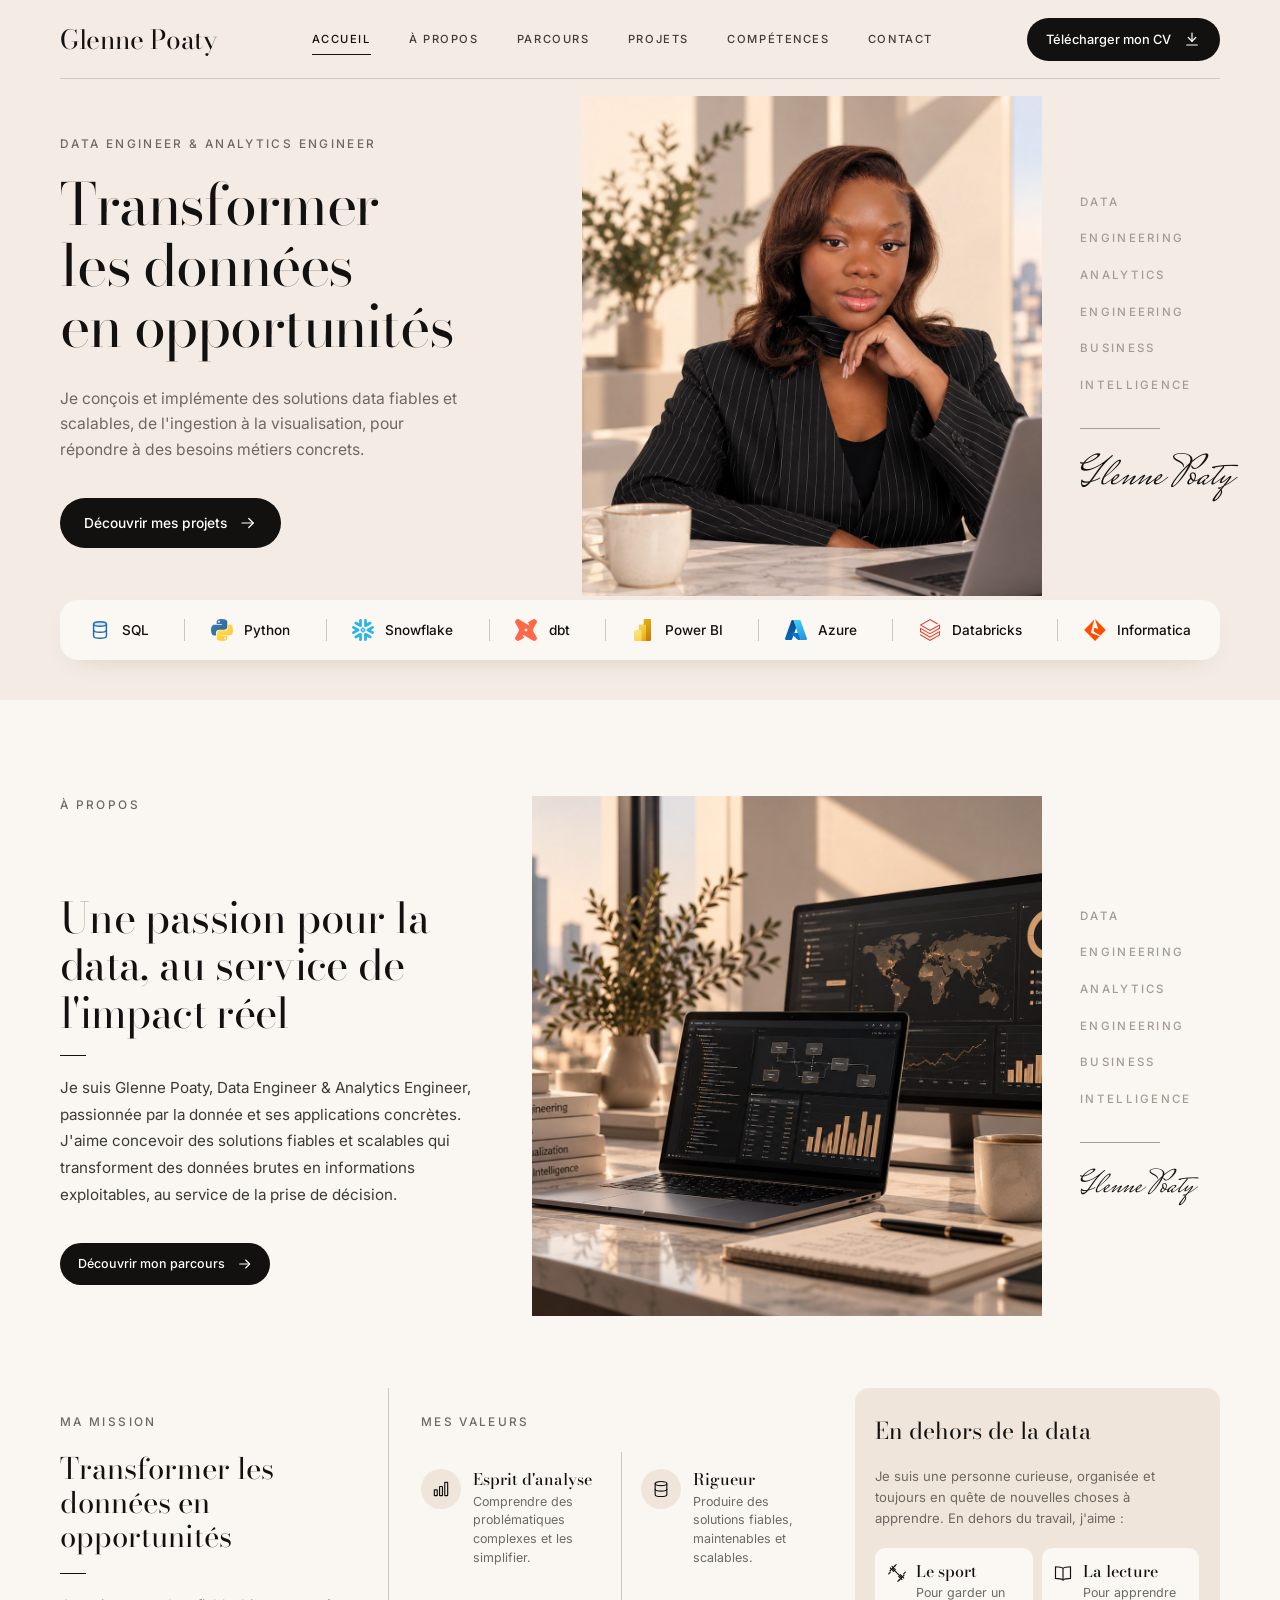
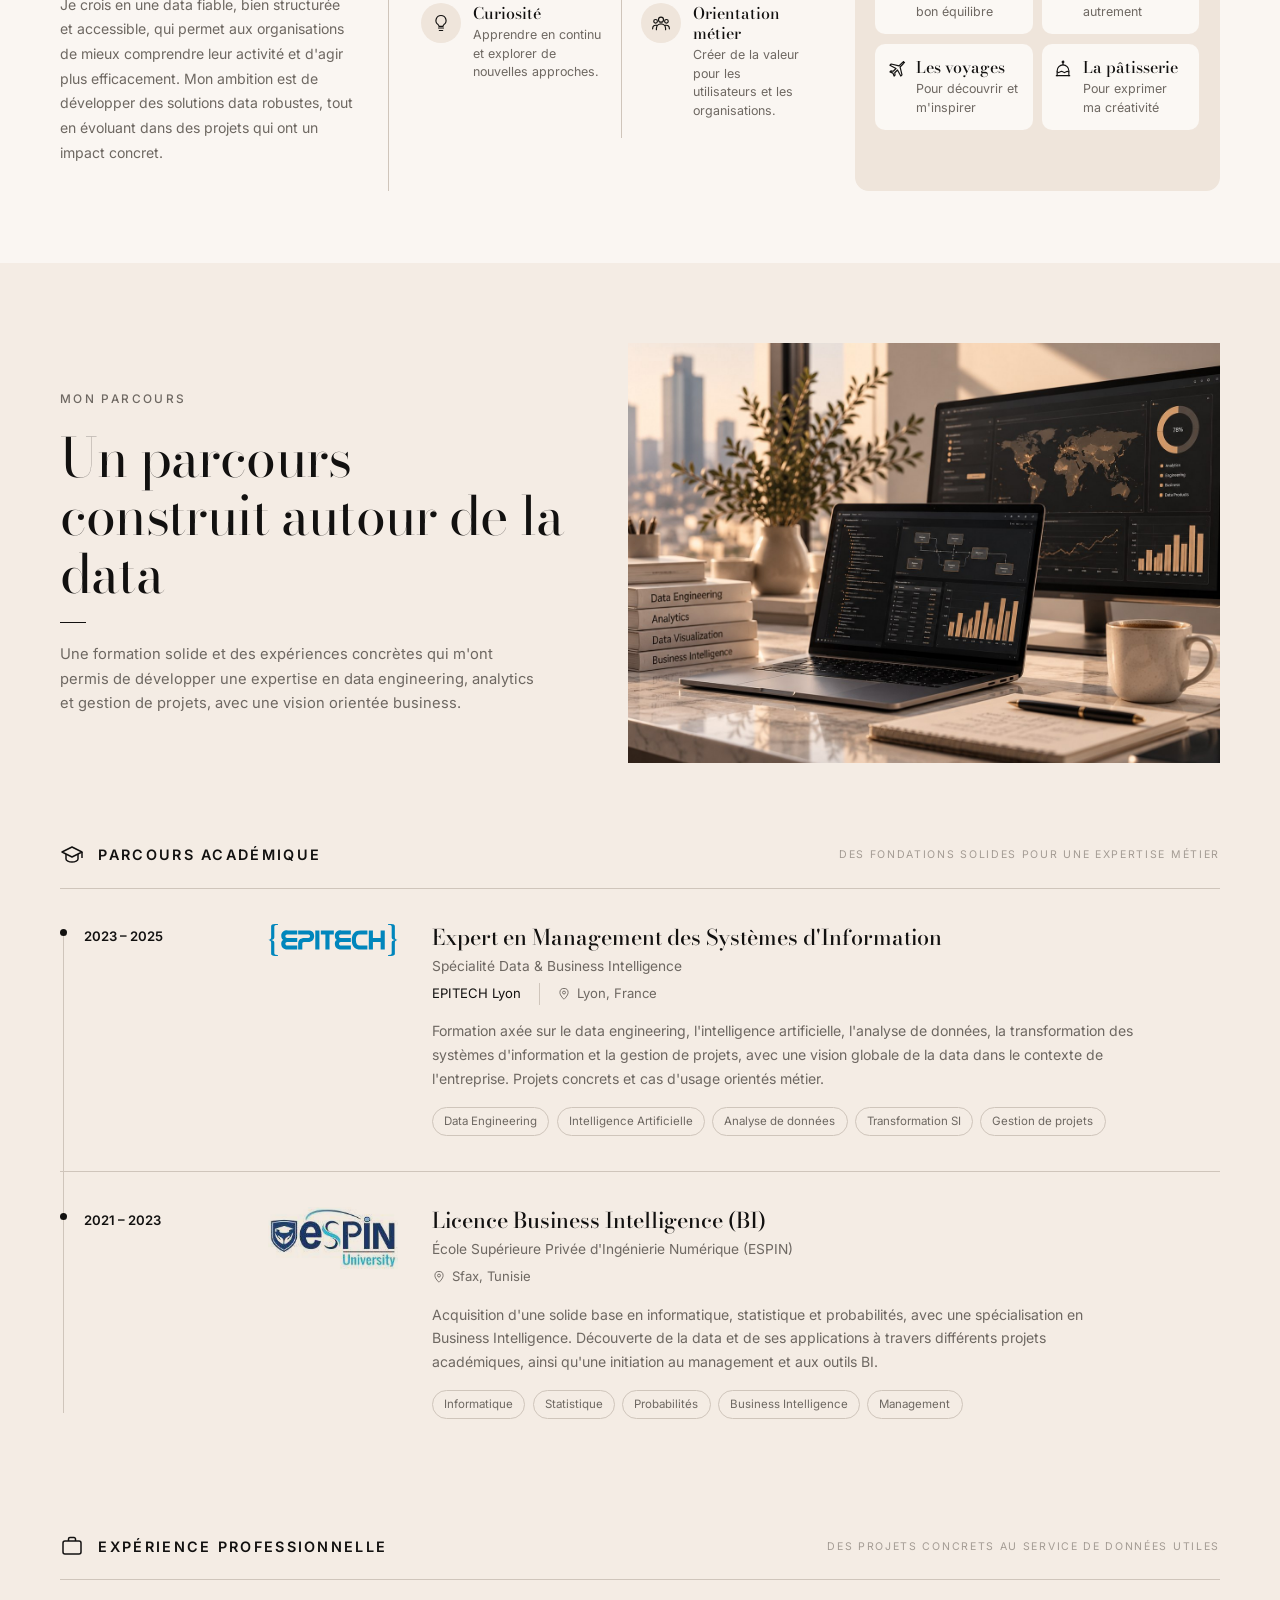
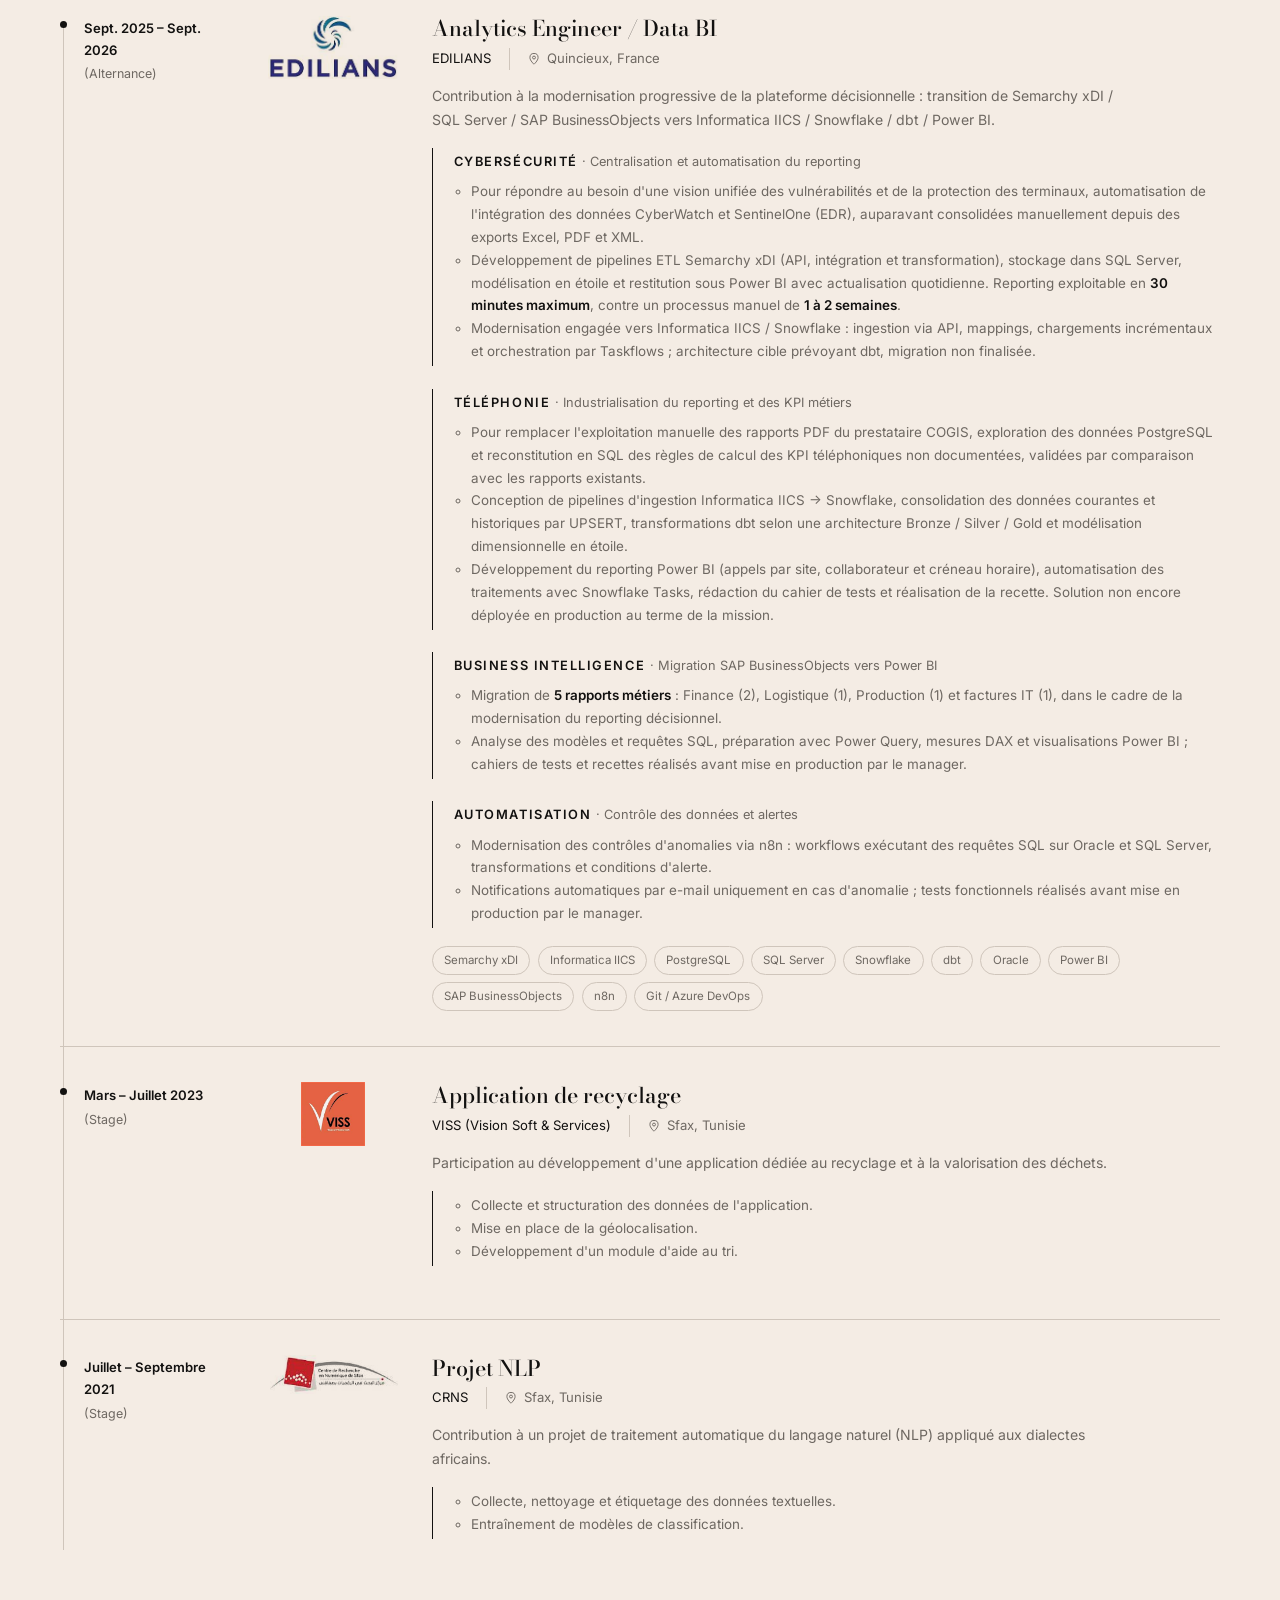
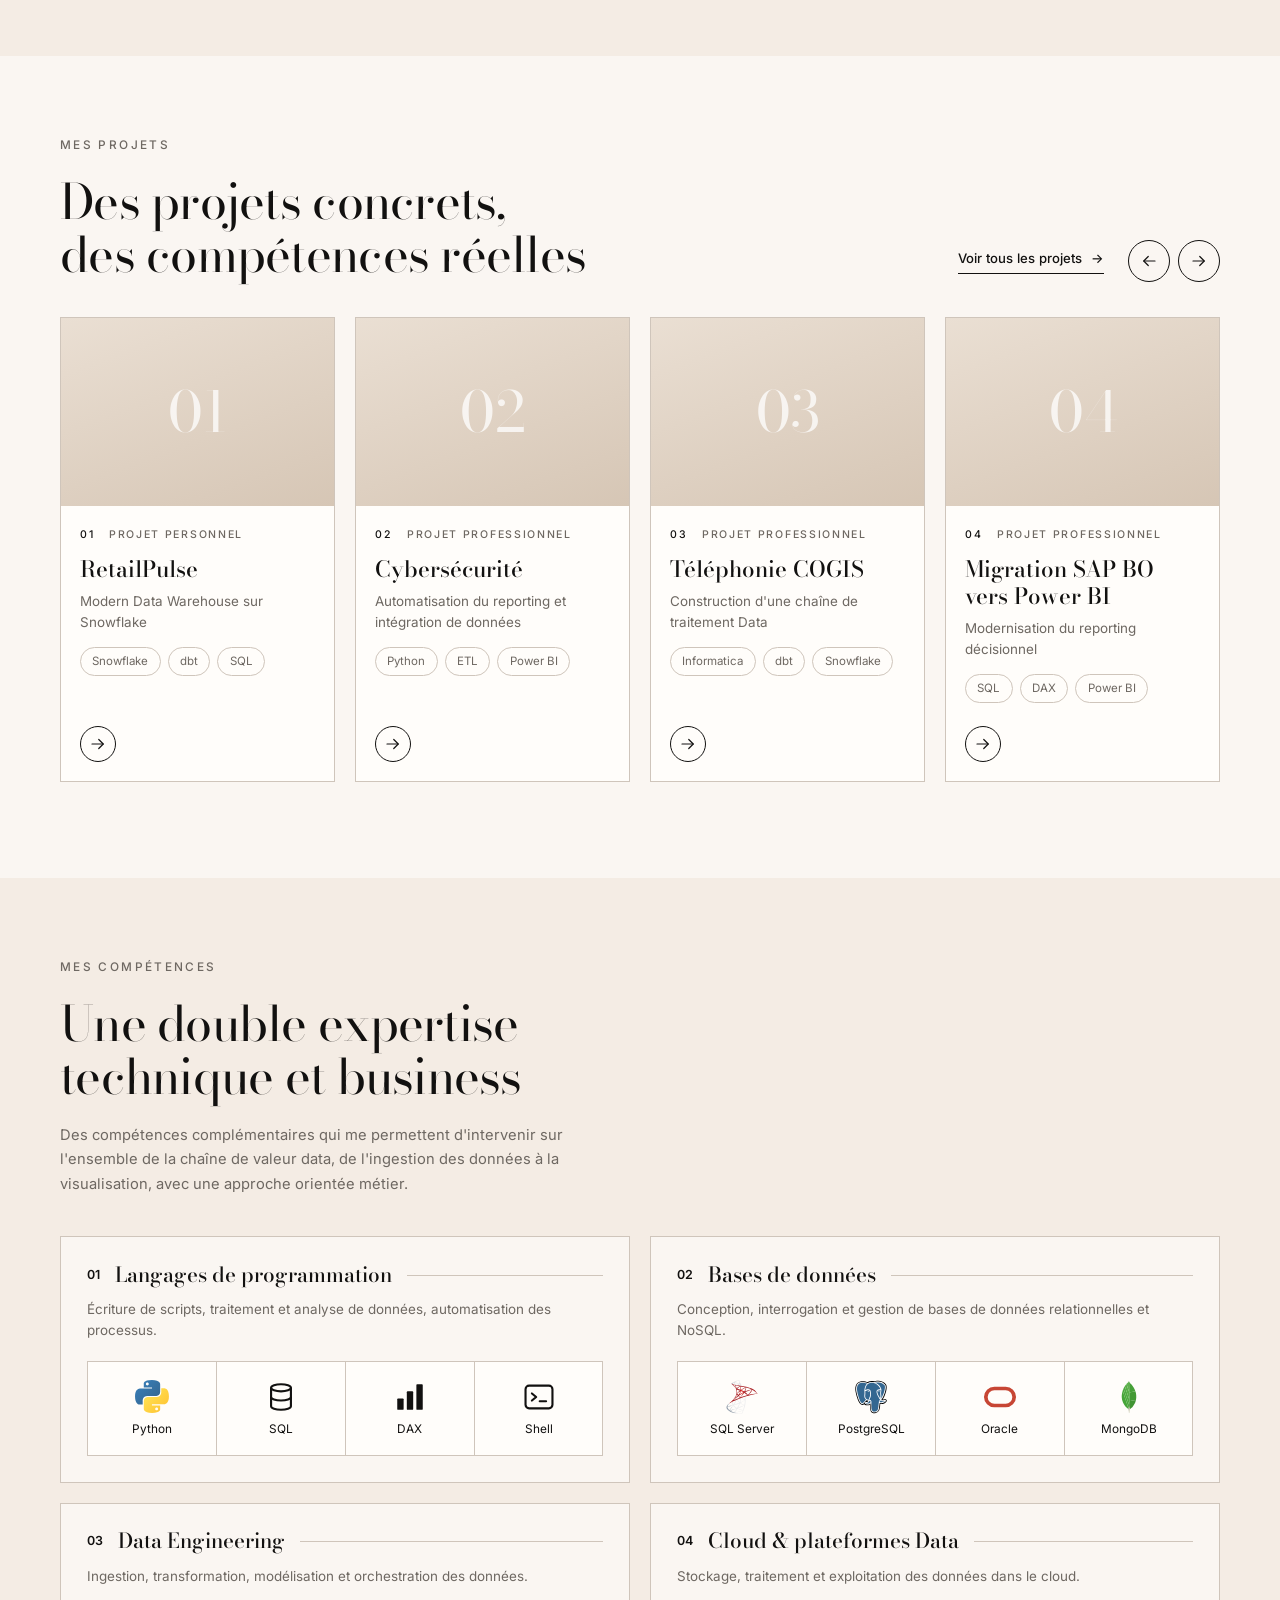
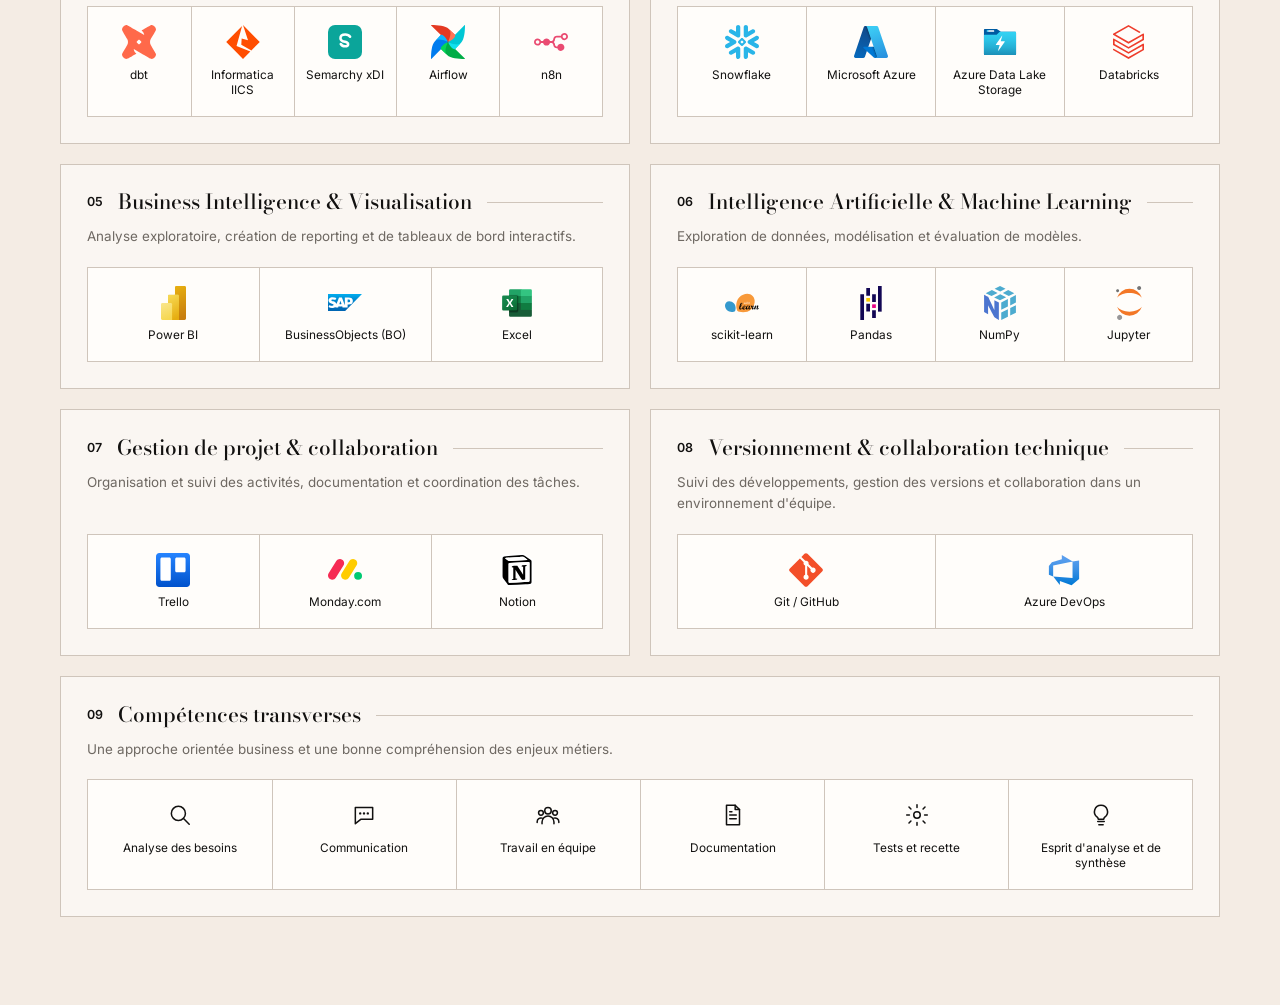
==== index.html @ f2679b36 "Remove Objectif box from skills header Co-Authored-By: Claude <noreply@anthropic.com>" ====
<!DOCTYPE html>
<html lang="fr">
<head>
  <meta charset="UTF-8" />
  <meta name="viewport" content="width=device-width, initial-scale=1.0" />
  <title>Glenne Poaty | Data Engineer & Analytics Engineer</title>
  <meta name="description" content="Portfolio de Glenne Poaty, Data Engineer & Analytics Engineer basée à Lyon." />
  <link rel="preconnect" href="https://fonts.googleapis.com" />
  <link rel="preconnect" href="https://fonts.gstatic.com" crossorigin />
  <link
    href="https://fonts.googleapis.com/css2?family=Bodoni+Moda:opsz,wght@6..96,400;6..96,500&family=Inter:wght@400;500;600&family=Mrs+Saint+Delafield&display=swap"
    rel="stylesheet"
  />
  <link rel="stylesheet" href="assets/css/style.css?v=16" />
  <link rel="icon" href="data:," />
</head>
<body>
  <header class="nav" id="top">
    <a href="#top" class="nav__brand">Glenne Poaty</a>
    <nav class="nav__links" id="navLinks">
      <a href="#top" class="is-active">Accueil</a>
      <a href="#about">À propos</a>
      <a href="#parcours">Parcours</a>
      <a href="#projects">Projets</a>
      <a href="#skills">Compétences</a>
      <a href="#contact">Contact</a>
    </nav>
    <a href="assets/cv/CV_Glenne_POATY_AnalyticsEngineer.pdf" target="_blank" rel="noopener" class="btn btn--dark btn--nav">
      Télécharger mon CV
      <svg width="20" height="20" viewBox="0 0 24 24" fill="none" stroke="currentColor" stroke-width="1.6" stroke-linecap="round" stroke-linejoin="round"><path d="M12 4v11"/><path d="m7 10 5 5 5-5"/><path d="M5 20h14"/></svg>
    </a>
    <button class="nav__toggle" id="navToggle" aria-label="Ouvrir le menu" aria-expanded="false">
      <span></span><span></span>
    </button>
  </header>

  <main>
    <section class="hero">
      <div class="hero__text">
        <p class="eyebrow">Data Engineer &amp; Analytics Engineer</p>
        <h1 class="hero__title">Transformer<br />les données<br />en opportunités</h1>
        <p class="hero__lead">
          Je conçois et implémente des solutions data fiables et scalables, de l'ingestion à la
          visualisation, pour répondre à des besoins métiers concrets.
        </p>
        <a href="#projects" class="btn btn--dark">
          Découvrir mes projets
          <svg width="20" height="20" viewBox="0 0 24 24" fill="none" stroke="currentColor" stroke-width="1.6" stroke-linecap="round" stroke-linejoin="round"><path d="M4 12h15"/><path d="m13 6 6 6-6 6"/></svg>
        </a>
      </div>

      <figure class="hero__photo">
        <img
          src="assets/img/hero.jpg"
          alt="Glenne Poaty"
          onerror="this.onerror=null; this.src='assets/img/profil.png';"
        />
      </figure>

      <aside class="hero__aside">
        <ul class="hero__words">
          <li>Data</li>
          <li>Engineering</li>
          <li>Analytics</li>
          <li>Engineering</li>
          <li>Business</li>
          <li>Intelligence</li>
        </ul>
        <span class="hero__rule" aria-hidden="true"></span>
        <p class="signature">Glenne Poaty</p>
      </aside>

      <ul class="stack" aria-label="Technologies">
        <li><img src="assets/img/logos/sql.svg" alt="" />SQL</li>
        <li><img src="assets/img/logos/python.svg" alt="" />Python</li>
        <li><img src="assets/img/logos/snowflake.svg" alt="" />Snowflake</li>
        <li><img src="assets/img/logos/dbt.svg" alt="" />dbt</li>
        <li><img src="assets/img/logos/powerbi.svg" alt="" />Power BI</li>
        <li><img src="assets/img/logos/azure.svg" alt="" />Azure</li>
        <li><img src="assets/img/logos/databricks.svg" alt="" />Databricks</li>
        <li><img src="assets/img/logos/informatica.svg" alt="" />Informatica</li>
      </ul>
    </section>

    <section id="about" class="about">
      <div class="about__intro">
        <div class="about__text">
          <p class="eyebrow">À propos</p>
          <h2 class="about__title">Une passion pour la data, au service de l'impact réel</h2>
          <span class="about__rule" aria-hidden="true"></span>
          <p class="about__lead">
            Je suis Glenne Poaty, Data Engineer &amp; Analytics Engineer, passionnée par la donnée et
            ses applications concrètes. J'aime concevoir des solutions fiables et scalables qui
            transforment des données brutes en informations exploitables, au service de la prise de
            décision.
          </p>
          <a href="#parcours" class="btn btn--dark btn--small">
            Découvrir mon parcours
            <svg width="20" height="20" viewBox="0 0 24 24" fill="none" stroke="currentColor" stroke-width="1.6" stroke-linecap="round" stroke-linejoin="round"><path d="M4 12h15"/><path d="m13 6 6 6-6 6"/></svg>
          </a>
        </div>

        <figure class="about__photo">
          <img src="assets/img/about.jpg" alt="Bureau avec ordinateurs affichant des tableaux de bord" loading="lazy" onerror="this.remove()" />
        </figure>

        <aside class="hero__aside">
          <ul class="hero__words">
            <li>Data</li>
            <li>Engineering</li>
            <li>Analytics</li>
            <li>Engineering</li>
            <li>Business</li>
            <li>Intelligence</li>
          </ul>
          <span class="hero__rule" aria-hidden="true"></span>
          <p class="signature signature--small">Glenne Poaty</p>
        </aside>
      </div>

      <div class="about__band">
        <div class="about__mission">
          <p class="eyebrow">Ma mission</p>
          <h3 class="about__band-title">Transformer les données en opportunités</h3>
          <span class="about__rule" aria-hidden="true"></span>
          <p>
            Je crois en une data fiable, bien structurée et accessible, qui permet aux organisations
            de mieux comprendre leur activité et d'agir plus efficacement. Mon ambition est de
            développer des solutions data robustes, tout en évoluant dans des projets qui ont un
            impact concret.
          </p>
        </div>

        <div class="about__values">
          <p class="eyebrow">Mes valeurs</p>
          <ul class="values">
            <li>
              <span class="icon-circle"><svg width="20" height="20" viewBox="0 0 24 24" fill="none" stroke="currentColor" stroke-width="1.4" stroke-linejoin="round"><rect x="4" y="13" width="3.5" height="7" rx=".5"/><rect x="10.25" y="9" width="3.5" height="11" rx=".5"/><rect x="16.5" y="4" width="3.5" height="16" rx=".5"/></svg></span>
              <div><h4>Esprit d'analyse</h4><p>Comprendre des problématiques complexes et les simplifier.</p></div>
            </li>
            <li>
              <span class="icon-circle"><svg width="20" height="20" viewBox="0 0 24 24" fill="none" stroke="currentColor" stroke-width="1.4"><ellipse cx="12" cy="5.5" rx="7" ry="2.5"/><path d="M5 5.5v13c0 1.4 3.1 2.5 7 2.5s7-1.1 7-2.5v-13"/><path d="M5 12c0 1.4 3.1 2.5 7 2.5s7-1.1 7-2.5"/></svg></span>
              <div><h4>Rigueur</h4><p>Produire des solutions fiables, maintenables et scalables.</p></div>
            </li>
            <li>
              <span class="icon-circle"><svg width="20" height="20" viewBox="0 0 24 24" fill="none" stroke="currentColor" stroke-width="1.4" stroke-linecap="round" stroke-linejoin="round"><path d="M9 18h6M10 21h4"/><path d="M12 3a6 6 0 0 0-3.5 10.9c.6.5 1 1.2 1 2V16h5v-.1c0-.8.4-1.5 1-2A6 6 0 0 0 12 3Z"/></svg></span>
              <div><h4>Curiosité</h4><p>Apprendre en continu et explorer de nouvelles approches.</p></div>
            </li>
            <li>
              <span class="icon-circle"><svg width="20" height="20" viewBox="0 0 24 24" fill="none" stroke="currentColor" stroke-width="1.4" stroke-linecap="round"><circle cx="12" cy="8" r="3"/><circle cx="5.5" cy="10" r="2.2"/><circle cx="18.5" cy="10" r="2.2"/><path d="M6.5 20v-1.5a5.5 5.5 0 0 1 11 0V20"/><path d="M2 19v-.8a3.5 3.5 0 0 1 4.6-3.3M22 19v-.8a3.5 3.5 0 0 0-4.6-3.3"/></svg></span>
              <div><h4>Orientation métier</h4><p>Créer de la valeur pour les utilisateurs et les organisations.</p></div>
            </li>
          </ul>
        </div>

        <div class="about__hobbies">
          <h3>En dehors de la data</h3>
          <p>
            Je suis une personne curieuse, organisée et toujours en quête de nouvelles choses à
            apprendre. En dehors du travail, j'aime :
          </p>
          <ul class="hobbies">
            <li>
              <svg width="20" height="20" viewBox="0 0 24 24" fill="none" stroke="currentColor" stroke-width="1.4" stroke-linecap="round" stroke-linejoin="round"><path d="m6.5 6.5 11 11"/><path d="m3.5 9.5 6-6M14.5 20.5l6-6"/><path d="m2 13 2-2M11 2 9 4M22 11l-2 2M13 22l2-2"/><path d="m6 4 4 4M4 6l4 4M16 14l4 4M14 16l4 4"/></svg>
              <div><h4>Le sport</h4><p>Pour garder un bon équilibre</p></div>
            </li>
            <li>
              <svg width="20" height="20" viewBox="0 0 24 24" fill="none" stroke="currentColor" stroke-width="1.4" stroke-linejoin="round"><path d="M12 6.5C10.3 5 7.5 4.5 3 4.5v14c4.5 0 7.3.5 9 2 1.7-1.5 4.5-2 9-2v-14c-4.5 0-7.3.5-9 2Z"/><path d="M12 6.5v14"/></svg>
              <div><h4>La lecture</h4><p>Pour apprendre autrement</p></div>
            </li>
            <li>
              <svg width="20" height="20" viewBox="0 0 24 24" fill="none" stroke="currentColor" stroke-width="1.4" stroke-linejoin="round"><path d="M21 4.5c-.8-.8-2.2-.6-3 .2l-3.6 3.6L5 6 3.5 7.5l7.3 3.9-3.3 3.3-2.8-.4L3.5 15.5l3.6 1.4 1.4 3.6 1.2-1.2-.4-2.8 3.3-3.3 3.9 7.3L18 19l-2.3-9.4 3.6-3.6c.8-.8 1-2.2.2-3Z"/></svg>
              <div><h4>Les voyages</h4><p>Pour découvrir et m'inspirer</p></div>
            </li>
            <li>
              <svg width="20" height="20" viewBox="0 0 24 24" fill="none" stroke="currentColor" stroke-width="1.4" stroke-linecap="round" stroke-linejoin="round"><path d="M4 20h16"/><path d="M5 20v-6a7 7 0 0 1 14 0v6"/><path d="M5 15.5c1.2 1 2.3 1 3.5 0s2.3-1 3.5 0 2.3 1 3.5 0 2.3-1 3.5 0"/><path d="M12 7V4.5"/><circle cx="12" cy="3.5" r="1"/></svg>
              <div><h4>La pâtisserie</h4><p>Pour exprimer ma créativité</p></div>
            </li>
          </ul>
        </div>
      </div>
    </section>

    <section id="parcours" class="page">
    <section class="page-head">
      <div class="page-head__text">
        <p class="eyebrow">Mon parcours</p>
        <h2 class="page-head__title">Un parcours construit autour de la data</h2>
        <span class="about__rule" aria-hidden="true"></span>
        <p>
          Une formation solide et des expériences concrètes qui m'ont permis de développer une
          expertise en data engineering, analytics et gestion de projets, avec une vision orientée
          business.
        </p>
      </div>
      <figure class="page-head__photo">
        <img src="assets/img/about.jpg" alt="Bureau avec ordinateurs affichant des tableaux de bord" />
      </figure>
    </section>

    <section class="track">
      <header class="track__head">
        <h3 class="track__title">
          <svg width="20" height="20" viewBox="0 0 24 24" fill="none" stroke="currentColor" stroke-width="1.5" stroke-linejoin="round"><path d="M12 4 2 9l10 5 10-5-10-5Z"/><path d="M6 11v5c0 1.5 2.7 3 6 3s6-1.5 6-3v-5"/><path d="M22 9v6"/></svg>
          Parcours académique
        </h3>
        <p>Des fondations solides pour une expertise métier</p>
      </header>

      <ol class="track__list">
        <li class="entry">
          <div class="entry__date">2023 – 2025</div>
          <div class="entry__logo">
            <img src="assets/img/logos/epitech.svg" alt="Epitech" onerror="this.hidden=true; this.nextElementSibling.hidden=false;" />
            <span class="entry__wordmark" style="color:#0090D3" hidden>{EPITECH}</span>
          </div>
          <div class="entry__body">
            <h4>Expert en Management des Systèmes d'Information</h4>
            <p class="entry__sub">Spécialité Data &amp; Business Intelligence</p>
            <p class="entry__meta">
              <span>EPITECH Lyon</span>
              <span class="entry__place"><svg width="14" height="14" viewBox="0 0 24 24" fill="none" stroke="currentColor" stroke-width="1.6"><path d="M12 21s-7-6.2-7-11.5a7 7 0 0 1 14 0C19 14.8 12 21 12 21Z"/><circle cx="12" cy="9.5" r="2.5"/></svg>Lyon, France</span>
            </p>
            <p>
              Formation axée sur le data engineering, l'intelligence artificielle, l'analyse de
              données, la transformation des systèmes d'information et la gestion de projets, avec
              une vision globale de la data dans le contexte de l'entreprise. Projets concrets et cas
              d'usage orientés métier.
            </p>
            <div class="chips">
              <span>Data Engineering</span><span>Intelligence Artificielle</span><span>Analyse de données</span><span>Transformation SI</span><span>Gestion de projets</span>
            </div>
          </div>
        </li>

        <li class="entry">
          <div class="entry__date">2021 – 2023</div>
          <div class="entry__logo">
            <img src="assets/img/logos/espin.png" alt="ESPIN" onerror="this.hidden=true; this.nextElementSibling.hidden=false;" />
            <span class="entry__wordmark" style="color:#1C3D7A" hidden>ESPIN</span>
          </div>
          <div class="entry__body">
            <h4>Licence Business Intelligence (BI)</h4>
            <p class="entry__sub">École Supérieure Privée d'Ingénierie Numérique (ESPIN)</p>
            <p class="entry__meta">
              <span class="entry__place"><svg width="14" height="14" viewBox="0 0 24 24" fill="none" stroke="currentColor" stroke-width="1.6"><path d="M12 21s-7-6.2-7-11.5a7 7 0 0 1 14 0C19 14.8 12 21 12 21Z"/><circle cx="12" cy="9.5" r="2.5"/></svg>Sfax, Tunisie</span>
            </p>
            <p>
              Acquisition d'une solide base en informatique, statistique et probabilités, avec une
              spécialisation en Business Intelligence. Découverte de la data et de ses applications à
              travers différents projets académiques, ainsi qu'une initiation au management et aux
              outils BI.
            </p>
            <div class="chips">
              <span>Informatique</span><span>Statistique</span><span>Probabilités</span><span>Business Intelligence</span><span>Management</span>
            </div>
          </div>
        </li>


      </ol>
    </section>

    <section class="track">
      <header class="track__head">
        <h3 class="track__title">
          <svg width="20" height="20" viewBox="0 0 24 24" fill="none" stroke="currentColor" stroke-width="1.5" stroke-linejoin="round"><rect x="3" y="7" width="18" height="13" rx="2"/><path d="M8.5 7V5a1.5 1.5 0 0 1 1.5-1.5h4A1.5 1.5 0 0 1 15.5 5v2"/></svg>
          Expérience professionnelle
        </h3>
        <p>Des projets concrets au service de données utiles</p>
      </header>

      <ol class="track__list">
        <li class="entry">
          <div class="entry__date">Sept. 2025 – Sept. 2026<small>(Alternance)</small></div>
          <div class="entry__logo">
            <img src="assets/img/logos/edilians.png" alt="Edilians" onerror="this.hidden=true; this.nextElementSibling.hidden=false;" />
            <span class="entry__wordmark" style="color:#2E2A85" hidden>EDILIANS</span>
          </div>
          <div class="entry__body">
            <h4>Analytics Engineer / Data BI</h4>
            <p class="entry__meta">
              <span>EDILIANS</span>
              <span class="entry__place"><svg width="14" height="14" viewBox="0 0 24 24" fill="none" stroke="currentColor" stroke-width="1.6"><path d="M12 21s-7-6.2-7-11.5a7 7 0 0 1 14 0C19 14.8 12 21 12 21Z"/><circle cx="12" cy="9.5" r="2.5"/></svg>Quincieux, France</span>
            </p>
            <p>
              Contribution à la modernisation progressive de la plateforme décisionnelle : transition de
              Semarchy xDI / SQL Server / SAP BusinessObjects vers Informatica IICS / Snowflake / dbt /
              Power BI.
            </p>
            <div class="missions">
              <h5>Cybersécurité <span>· Centralisation et automatisation du reporting</span></h5>
              <ul>
                <li>Pour répondre au besoin d'une vision unifiée des vulnérabilités et de la protection des terminaux, automatisation de l'intégration des données CyberWatch et SentinelOne (EDR), auparavant consolidées manuellement depuis des exports Excel, PDF et XML.</li>
                <li>Développement de pipelines ETL Semarchy xDI (API, intégration et transformation), stockage dans SQL Server, modélisation en étoile et restitution sous Power BI avec actualisation quotidienne. Reporting exploitable en <strong>30 minutes maximum</strong>, contre un processus manuel de <strong>1 à 2 semaines</strong>.</li>
                <li>Modernisation engagée vers Informatica IICS / Snowflake : ingestion via API, mappings, chargements incrémentaux et orchestration par Taskflows ; architecture cible prévoyant dbt, migration non finalisée.</li>
              </ul>
            </div>
            <div class="missions">
              <h5>Téléphonie <span>· Industrialisation du reporting et des KPI métiers</span></h5>
              <ul>
                <li>Pour remplacer l'exploitation manuelle des rapports PDF du prestataire COGIS, exploration des données PostgreSQL et reconstitution en SQL des règles de calcul des KPI téléphoniques non documentées, validées par comparaison avec les rapports existants.</li>
                <li>Conception de pipelines d'ingestion Informatica IICS → Snowflake, consolidation des données courantes et historiques par UPSERT, transformations dbt selon une architecture Bronze / Silver / Gold et modélisation dimensionnelle en étoile.</li>
                <li>Développement du reporting Power BI (appels par site, collaborateur et créneau horaire), automatisation des traitements avec Snowflake Tasks, rédaction du cahier de tests et réalisation de la recette. Solution non encore déployée en production au terme de la mission.</li>
              </ul>
            </div>
            <div class="missions">
              <h5>Business Intelligence <span>· Migration SAP BusinessObjects vers Power BI</span></h5>
              <ul>
                <li>Migration de <strong>5 rapports métiers</strong> : Finance (2), Logistique (1), Production (1) et factures IT (1), dans le cadre de la modernisation du reporting décisionnel.</li>
                <li>Analyse des modèles et requêtes SQL, préparation avec Power Query, mesures DAX et visualisations Power BI ; cahiers de tests et recettes réalisés avant mise en production par le manager.</li>
              </ul>
            </div>
            <div class="missions">
              <h5>Automatisation <span>· Contrôle des données et alertes</span></h5>
              <ul>
                <li>Modernisation des contrôles d'anomalies via n8n : workflows exécutant des requêtes SQL sur Oracle et SQL Server, transformations et conditions d'alerte.</li>
                <li>Notifications automatiques par e-mail uniquement en cas d'anomalie ; tests fonctionnels réalisés avant mise en production par le manager.</li>
              </ul>
            </div>
            <div class="chips">
              <span>Semarchy xDI</span><span>Informatica IICS</span><span>PostgreSQL</span><span>SQL Server</span><span>Snowflake</span><span>dbt</span><span>Oracle</span><span>Power BI</span><span>SAP BusinessObjects</span><span>n8n</span><span>Git / Azure DevOps</span>
            </div>
          </div>
        </li>

        <li class="entry">
          <div class="entry__date">Mars – Juillet 2023<small>(Stage)</small></div>
          <div class="entry__logo">
            <img src="assets/img/logos/viss.png" alt="VISS" class="entry__logo--tile" onerror="this.hidden=true; this.nextElementSibling.hidden=false;" />
            <span class="entry__wordmark" hidden>VISS</span>
          </div>
          <div class="entry__body">
            <h4>Application de recyclage</h4>
            <p class="entry__meta">
              <span>VISS (Vision Soft &amp; Services)</span>
              <span class="entry__place"><svg width="14" height="14" viewBox="0 0 24 24" fill="none" stroke="currentColor" stroke-width="1.6"><path d="M12 21s-7-6.2-7-11.5a7 7 0 0 1 14 0C19 14.8 12 21 12 21Z"/><circle cx="12" cy="9.5" r="2.5"/></svg>Sfax, Tunisie</span>
            </p>
            <p>
              Participation au développement d'une application dédiée au recyclage et à la valorisation
              des déchets.
            </p>
            <div class="missions">
              <ul>
                <li>Collecte et structuration des données de l'application.</li>
                <li>Mise en place de la géolocalisation.</li>
                <li>Développement d'un module d'aide au tri.</li>
              </ul>
            </div>
          </div>
        </li>

        <li class="entry">
          <div class="entry__date">Juillet – Septembre 2021<small>(Stage)</small></div>
          <div class="entry__logo">
            <img src="assets/img/logos/crns.png" alt="CRNS" onerror="this.hidden=true; this.nextElementSibling.hidden=false;" />
            <span class="entry__wordmark" hidden>CRNS</span>
          </div>
          <div class="entry__body">
            <h4>Projet NLP</h4>
            <p class="entry__meta">
              <span>CRNS</span>
              <span class="entry__place"><svg width="14" height="14" viewBox="0 0 24 24" fill="none" stroke="currentColor" stroke-width="1.6"><path d="M12 21s-7-6.2-7-11.5a7 7 0 0 1 14 0C19 14.8 12 21 12 21Z"/><circle cx="12" cy="9.5" r="2.5"/></svg>Sfax, Tunisie</span>
            </p>
            <p>
              Contribution à un projet de traitement automatique du langage naturel (NLP) appliqué aux
              dialectes africains.
            </p>
            <div class="missions">
              <ul>
                <li>Collecte, nettoyage et étiquetage des données textuelles.</li>
                <li>Entraînement de modèles de classification.</li>
              </ul>
            </div>
          </div>
        </li>
      </ol>
    </section>
    </section>

    <section id="projects" class="projects-section">
      <div class="projects-section__head">
        <div>
          <p class="eyebrow">Mes projets</p>
          <h2 class="projects-section__title">Des projets concrets,<br />des compétences réelles</h2>
        </div>
        <div class="projects-section__actions">
          <a href="projets.html" class="link-arrow">Voir tous les projets <span aria-hidden="true">→</span></a>
          <div class="carousel-nav">
            <button type="button" class="round-btn" data-carousel="prev" aria-label="Projets précédents">
              <svg width="18" height="18" viewBox="0 0 24 24" fill="none" stroke="currentColor" stroke-width="1.6" stroke-linecap="round" stroke-linejoin="round"><path d="M20 12H5"/><path d="m11 6-6 6 6 6"/></svg>
            </button>
            <button type="button" class="round-btn" data-carousel="next" aria-label="Projets suivants">
              <svg width="18" height="18" viewBox="0 0 24 24" fill="none" stroke="currentColor" stroke-width="1.6" stroke-linecap="round" stroke-linejoin="round"><path d="M4 12h15"/><path d="m13 6 6 6-6 6"/></svg>
            </button>
          </div>
        </div>
      </div>
      <ul class="carousel" id="projectsTrack" aria-label="Projets"></ul>
    </section>
    <section id="skills" class="skills-section">
      <div class="skills-head">
        <div>
          <p class="eyebrow">Mes compétences</p>
          <h2 class="projects-section__title">Une double expertise<br />technique et business</h2>
          <p class="skills-head__lead">
            Des compétences complémentaires qui me permettent d'intervenir sur l'ensemble de la chaîne
            de valeur data, de l'ingestion des données à la visualisation, avec une approche orientée
            métier.
          </p>
        </div>
      </div>

      <div class="skills-grid">
        <article class="skill-cat">
          <h3><span>01</span>Langages de programmation</h3>
          <p>Écriture de scripts, traitement et analyse de données, automatisation des processus.</p>
          <ul class="tools">
            <li><img src="assets/img/logos/python.svg" alt="" />Python</li>
            <li><img src="assets/img/logos/sql-line.svg" alt="" />SQL</li>
            <li><img src="assets/img/logos/dax.svg" alt="" />DAX</li>
            <li><img src="assets/img/logos/shell.svg" alt="" />Shell</li>
          </ul>
        </article>

        <article class="skill-cat">
          <h3><span>02</span>Bases de données</h3>
          <p>Conception, interrogation et gestion de bases de données relationnelles et NoSQL.</p>
          <ul class="tools">
            <li><img src="assets/img/logos/sqlserver.svg" alt="" />SQL Server</li>
            <li><img src="assets/img/logos/postgresql.svg" alt="" />PostgreSQL</li>
            <li><img src="assets/img/logos/oracle.svg" alt="" />Oracle</li>
            <li><img src="assets/img/logos/mongodb.svg" alt="" />MongoDB</li>
          </ul>
        </article>

        <article class="skill-cat">
          <h3><span>03</span>Data Engineering</h3>
          <p>Ingestion, transformation, modélisation et orchestration des données.</p>
          <ul class="tools">
            <li><img src="assets/img/logos/dbt.svg" alt="" />dbt</li>
            <li><img src="assets/img/logos/informatica.svg" alt="" />Informatica IICS</li>
            <li><img src="assets/img/logos/semarchy.svg" alt="" />Semarchy xDI</li>
            <li><img src="assets/img/logos/airflow.svg" alt="" />Airflow</li>
            <li><img src="assets/img/logos/n8n.svg" alt="" />n8n</li>
          </ul>
        </article>

        <article class="skill-cat">
          <h3><span>04</span>Cloud &amp; plateformes Data</h3>
          <p>Stockage, traitement et exploitation des données dans le cloud.</p>
          <ul class="tools">
            <li><img src="assets/img/logos/snowflake.svg" alt="" />Snowflake</li>
            <li><img src="assets/img/logos/azure.svg" alt="" />Microsoft Azure</li>
            <li><img src="assets/img/logos/adls.svg" alt="" />Azure Data Lake Storage</li>
            <li><img src="assets/img/logos/databricks.svg" alt="" />Databricks</li>
          </ul>
        </article>

        <article class="skill-cat">
          <h3><span>05</span>Business Intelligence &amp; Visualisation</h3>
          <p>Analyse exploratoire, création de reporting et de tableaux de bord interactifs.</p>
          <ul class="tools">
            <li><img src="assets/img/logos/powerbi.svg" alt="" />Power BI</li>
            <li><img src="assets/img/logos/sap.svg" alt="" />BusinessObjects (BO)</li>
            <li><img src="assets/img/logos/excel.svg" alt="" />Excel</li>
          </ul>
        </article>

        <article class="skill-cat">
          <h3><span>06</span>Intelligence Artificielle &amp; Machine Learning</h3>
          <p>Exploration de données, modélisation et évaluation de modèles.</p>
          <ul class="tools">
            <li><img src="assets/img/logos/scikitlearn.svg" alt="" />scikit-learn</li>
            <li><img src="assets/img/logos/pandas.svg" alt="" />Pandas</li>
            <li><img src="assets/img/logos/numpy.svg" alt="" />NumPy</li>
            <li><img src="assets/img/logos/jupyter.svg" alt="" />Jupyter</li>
          </ul>
        </article>

        <article class="skill-cat">
          <h3><span>07</span>Gestion de projet &amp; collaboration</h3>
          <p>Organisation et suivi des activités, documentation et coordination des tâches.</p>
          <ul class="tools">
            <li><img src="assets/img/logos/trello.svg" alt="" />Trello</li>
            <li><img src="assets/img/logos/monday.svg" alt="" />Monday.com</li>
            <li><img src="assets/img/logos/notion.svg" alt="" />Notion</li>
          </ul>
        </article>

        <article class="skill-cat">
          <h3><span>08</span>Versionnement &amp; collaboration technique</h3>
          <p>Suivi des développements, gestion des versions et collaboration dans un environnement d'équipe.</p>
          <ul class="tools">
            <li><img src="assets/img/logos/git.svg" alt="" />Git / GitHub</li>
            <li><img src="assets/img/logos/azuredevops.svg" alt="" />Azure DevOps</li>
          </ul>
        </article>

        <article class="skill-cat skill-cat--wide">
          <h3><span>09</span>Compétences transverses</h3>
          <p>Une approche orientée business et une bonne compréhension des enjeux métiers.</p>
          <ul class="tools tools--icons">
            <li><svg width="26" height="26" viewBox="0 0 24 24" fill="none" stroke="currentColor" stroke-width="1.4" stroke-linecap="round"><circle cx="10.5" cy="10.5" r="6.5"/><path d="m15.5 15.5 5 5"/></svg>Analyse des besoins</li>
            <li><svg width="26" height="26" viewBox="0 0 24 24" fill="none" stroke="currentColor" stroke-width="1.4" stroke-linejoin="round"><path d="M4 5h16v11H9l-5 4V5Z"/><path d="M8.5 10.5h.01M12 10.5h.01M15.5 10.5h.01" stroke-width="2.2" stroke-linecap="round"/></svg>Communication</li>
            <li><svg width="26" height="26" viewBox="0 0 24 24" fill="none" stroke="currentColor" stroke-width="1.4" stroke-linecap="round"><circle cx="12" cy="8" r="3"/><circle cx="5.5" cy="10" r="2.2"/><circle cx="18.5" cy="10" r="2.2"/><path d="M6.5 20v-1.5a5.5 5.5 0 0 1 11 0V20"/><path d="M2 19v-.8a3.5 3.5 0 0 1 4.6-3.3M22 19v-.8a3.5 3.5 0 0 0-4.6-3.3"/></svg>Travail en équipe</li>
            <li><svg width="26" height="26" viewBox="0 0 24 24" fill="none" stroke="currentColor" stroke-width="1.4" stroke-linejoin="round"><path d="M6 3h8l4 4v14H6V3Z"/><path d="M14 3v4h4M9 12h6M9 15.5h6M9 9h2" stroke-linecap="round"/></svg>Documentation</li>
            <li><svg width="26" height="26" viewBox="0 0 24 24" fill="none" stroke="currentColor" stroke-width="1.4" stroke-linecap="round" stroke-linejoin="round"><circle cx="12" cy="12" r="3"/><path d="M12 2.5v2.5M12 19v2.5M4.6 4.6l1.8 1.8M17.6 17.6l1.8 1.8M2.5 12H5M19 12h2.5M4.6 19.4l1.8-1.8M17.6 6.4l1.8-1.8"/></svg>Tests et recette</li>
            <li><svg width="26" height="26" viewBox="0 0 24 24" fill="none" stroke="currentColor" stroke-width="1.4" stroke-linecap="round" stroke-linejoin="round"><path d="M9 18h6M10 21h4"/><path d="M12 3a6 6 0 0 0-3.5 10.9c.6.5 1 1.2 1 2V16h5v-.1c0-.8.4-1.5 1-2A6 6 0 0 0 12 3Z"/></svg>Esprit d'analyse et de synthèse</li>
          </ul>
        </article>
      </div>
    </section>

  </main>

  <script src="assets/js/projects.js?v=16"></script>
  <script src="assets/js/script.js?v=16"></script>
</body>
</html>
---- assets/css/style.css ----
:root {
  --bg: #f4ece4;
  --bg-soft: #efe5db;
  --bg-light: #faf6f2;
  --card: #fbf8f4;
  --ink: #121110;
  --muted: #6e6862;
  --faint: #a49c94;
  --line: #cfc5bb;
  --serif: "Bodoni Moda", "Didot", "Times New Roman", serif;
  --sans: "Inter", system-ui, -apple-system, "Segoe UI", sans-serif;
  --script: "Mrs Saint Delafield", "Brush Script MT", cursive;
  --max: 1240px;
  --gutter: clamp(20px, 3.5vw, 40px);
}

*,
*::before,
*::after {
  box-sizing: border-box;
}

html {
  scroll-behavior: smooth;
  scroll-padding-top: 90px;
}

body {
  margin: 0;
  background: var(--bg);
  color: var(--ink);
  font-family: var(--sans);
  font-size: 15px;
  line-height: 1.65;
  -webkit-font-smoothing: antialiased;
}

img {
  max-width: 100%;
  display: block;
}

[hidden] {
  display: none !important;
}

a {
  color: inherit;
}

/* ---------- Shared ---------- */

.eyebrow {
  margin: 0 0 1.2rem;
  font-size: 0.74rem;
  font-weight: 500;
  letter-spacing: 0.2em;
  text-transform: uppercase;
  color: var(--muted);
}

.signature {
  margin: 0;
  font-family: var(--script);
  font-size: 2.6rem;
  line-height: 1;
  white-space: nowrap;
  color: var(--ink);
}

.signature--small {
  font-size: 2rem;
}

.btn {
  display: inline-flex;
  align-items: center;
  gap: 0.75rem;
  padding: 0.85rem 1.5rem;
  border-radius: 999px;
  font-size: 0.86rem;
  font-weight: 500;
  text-decoration: none;
  transition: transform 0.2s ease, background 0.2s ease;
}

.btn svg {
  width: 18px;
  height: 18px;
  flex-shrink: 0;
}

.btn--dark {
  background: var(--ink);
  color: #fff;
}

.btn--dark:hover {
  background: #2c2926;
  transform: translateY(-1px);
}

.section {
  max-width: var(--max);
  margin: 0 auto;
  padding: clamp(4.5rem, 9vw, 7.5rem) var(--gutter) 0;
}

.section__title {
  margin: 0 0 2.5rem;
  font-family: var(--serif);
  font-weight: 400;
  font-size: clamp(2.1rem, 4vw, 3.2rem);
  line-height: 1.1;
  letter-spacing: -0.01em;
}

.tags {
  display: flex;
  flex-wrap: wrap;
  gap: 0.4rem;
}

.tags span {
  padding: 0.25rem 0.7rem;
  border: 1px solid var(--line);
  border-radius: 999px;
  font-size: 0.72rem;
  color: var(--muted);
}

/* ---------- Nav ---------- */

.nav {
  position: sticky;
  top: 0;
  z-index: 50;
  display: flex;
  align-items: center;
  gap: 2rem;
  max-width: var(--max);
  margin: 0 auto;
  padding: 1.1rem var(--gutter);
  background: var(--bg);
}

.nav::after {
  content: "";
  position: absolute;
  left: var(--gutter);
  right: var(--gutter);
  bottom: 0;
  height: 1px;
  background: var(--line);
}

.nav__brand {
  font-family: var(--serif);
  font-size: 1.65rem;
  text-decoration: none;
  white-space: nowrap;
  letter-spacing: -0.01em;
}

.nav__links {
  display: flex;
  gap: clamp(1.2rem, 3vw, 2.6rem);
  margin: 0 auto;
}

.nav__links a {
  position: relative;
  padding: 0.3rem 0;
  font-size: 0.7rem;
  font-weight: 500;
  letter-spacing: 0.14em;
  text-transform: uppercase;
  text-decoration: none;
  color: var(--ink);
  opacity: 0.8;
}

.nav__links a::after {
  content: "";
  position: absolute;
  left: 0;
  right: 0;
  bottom: -2px;
  height: 1px;
  background: var(--ink);
  transform: scaleX(0);
  transition: transform 0.25s ease;
}

.nav__links a:hover,
.nav__links a.is-active {
  opacity: 1;
}

.nav__links a:hover::after,
.nav__links a.is-active::after {
  transform: scaleX(1);
}

.btn--nav {
  padding: 0.7rem 1.2rem;
  font-size: 0.8rem;
  white-space: nowrap;
}

.nav__toggle {
  display: none;
  flex-direction: column;
  justify-content: center;
  gap: 6px;
  width: 40px;
  height: 40px;
  padding: 0 9px;
  border: 0;
  background: transparent;
  cursor: pointer;
}

.nav__toggle span {
  height: 1.5px;
  background: var(--ink);
  transition: transform 0.25s ease;
}

.nav__toggle[aria-expanded="true"] span:first-child {
  transform: translateY(3.75px) rotate(45deg);
}

.nav__toggle[aria-expanded="true"] span:last-child {
  transform: translateY(-3.75px) rotate(-45deg);
}

/* ---------- Hero ---------- */

.hero {
  display: grid;
  grid-template-columns: minmax(0, 1fr) minmax(0, 0.95fr) 140px;
  column-gap: clamp(1.5rem, 3vw, 2.5rem);
  align-items: stretch;
  max-width: var(--max);
  margin: 0 auto;
  padding: 1.1rem var(--gutter) 2.5rem;
}

.hero__text {
  padding-block: 1.8rem 2.4rem;
  align-self: center;
}

.hero__title {
  margin: 0 0 1.8rem;
  font-family: var(--serif);
  font-weight: 400;
  font-size: clamp(2.5rem, 4.5vw, 4.1rem);
  line-height: 1.06;
  letter-spacing: -0.02em;
}

.hero__lead {
  max-width: 25rem;
  margin: 0 0 2.2rem;
  color: var(--muted);
  font-size: 0.98rem;
}

.hero__photo {
  margin: 0;
  height: clamp(380px, 64vh, 500px);
  overflow: hidden;
  background: var(--bg-soft);
}

.hero__photo img {
  width: 100%;
  height: 100%;
  object-fit: cover;
  object-position: 60% 30%;
}

.hero__aside {
  display: flex;
  flex-direction: column;
  justify-content: center;
  padding-block: 2rem;
}

.hero__words {
  margin: 0;
  padding: 0;
  list-style: none;
}

.hero__words li {
  margin-bottom: 1.1rem;
  font-size: 0.72rem;
  font-weight: 500;
  letter-spacing: 0.2em;
  text-transform: uppercase;
  color: var(--faint);
}

.hero__rule {
  display: block;
  width: 80px;
  height: 1px;
  margin: 1rem 0 1.8rem;
  background: var(--faint);
}

.stack {
  grid-column: 1 / -1;
  display: flex;
  justify-content: space-between;
  align-items: center;
  margin: 0.25rem 0 0;
  padding: 1.15rem 1.8rem;
  list-style: none;
  background: var(--card);
  border-radius: 18px;
  box-shadow: 0 10px 30px -18px rgba(60, 40, 20, 0.25);
}

.stack li {
  display: flex;
  align-items: center;
  gap: 0.7rem;
  font-size: 0.85rem;
  font-weight: 500;
  white-space: nowrap;
}

.stack li + li {
  padding-left: clamp(0.8rem, 2vw, 1.8rem);
  border-left: 1px solid var(--line);
}

.stack img {
  width: 22px;
  height: 22px;
  object-fit: contain;
  flex-shrink: 0;
}

/* ---------- About (one-pager) ---------- */

.btn--small {
  padding: 0.65rem 1.1rem;
  font-size: 0.78rem;
}

.btn--small svg {
  width: 16px;
  height: 16px;
}

.about {
  background: var(--bg-light);
  padding-block: clamp(4rem, 8vw, 6rem) clamp(3rem, 6vw, 4.5rem);
}

.about__intro {
  display: grid;
  grid-template-columns: minmax(0, 0.85fr) minmax(0, 1fr) 140px;
  column-gap: clamp(1.5rem, 3vw, 2.5rem);
  max-width: var(--max);
  margin: 0 auto;
  padding: 0 var(--gutter);
}

.about__text {
  display: flex;
  flex-direction: column;
  align-items: flex-start;
}

.about__text .eyebrow {
  margin-bottom: auto;
  padding-bottom: 3rem;
}

.about__title {
  margin: 0;
  font-family: var(--serif);
  font-weight: 400;
  font-size: clamp(2rem, 3.3vw, 2.9rem);
  line-height: 1.12;
  letter-spacing: -0.015em;
}

.about__rule {
  display: block;
  width: 26px;
  height: 1px;
  margin: 1.2rem 0;
  background: var(--ink);
}

.about__lead {
  max-width: 27rem;
  margin: 0 0 2.2rem;
  color: #3d3935;
  font-size: 0.95rem;
  line-height: 1.75;
}

.about__text .btn {
  margin-bottom: auto;
}

.about__photo {
  margin: 0;
  height: clamp(400px, 70vh, 520px);
  overflow: hidden;
  background: linear-gradient(160deg, #eadfd3, #d9cabb);
}

.about__photo img {
  width: 100%;
  height: 100%;
  object-fit: cover;
  object-position: 55% center;
}

.about__band {
  display: grid;
  grid-template-columns: minmax(0, 0.9fr) minmax(0, 1.1fr) minmax(0, 1fr);
  gap: clamp(1.5rem, 2.5vw, 2.2rem);
  max-width: var(--max);
  margin: clamp(3rem, 6vw, 4.5rem) auto 0;
  padding: 0 var(--gutter);
}

.about__mission,
.about__values {
  padding-block: 1.6rem;
}

.about__mission {
  padding-right: clamp(1rem, 2.5vw, 2rem);
  border-right: 1px solid var(--line);
}

.about__band-title {
  margin: 0;
  font-family: var(--serif);
  font-weight: 400;
  font-size: clamp(1.7rem, 2.3vw, 2.1rem);
  line-height: 1.15;
}

.about__mission > p:last-child {
  margin: 0;
  color: var(--muted);
  font-size: 0.88rem;
  line-height: 1.75;
}

.values {
  display: grid;
  grid-template-columns: repeat(2, minmax(0, 1fr));
  margin: 0.4rem 0 0;
  padding: 0;
  list-style: none;
}

.values li {
  display: flex;
  gap: 0.75rem;
  padding: 1.1rem 1rem 1.1rem 0;
}

.values li:nth-child(odd) {
  border-right: 1px solid var(--line);
}

.values li:nth-child(even) {
  padding-left: 1.2rem;
}

.icon-circle {
  display: grid;
  place-items: center;
  flex-shrink: 0;
  width: 40px;
  height: 40px;
  border-radius: 50%;
  background: var(--bg-soft);
}

.icon-circle svg,
.hobbies svg {
  width: 20px;
  height: 20px;
}

.values h4,
.hobbies h4 {
  margin: 0 0 0.2rem;
  font-family: var(--serif);
  font-weight: 500;
  font-size: 1rem;
  line-height: 1.25;
}

.values p,
.hobbies p {
  margin: 0;
  color: var(--muted);
  font-size: 0.78rem;
  line-height: 1.5;
}

.about__hobbies {
  padding: 1.5rem 1.3rem;
  background: var(--bg-soft);
  border-radius: 14px;
}

.about__hobbies h3 {
  margin: 0 0 1rem;
  font-family: var(--serif);
  font-weight: 400;
  font-size: 1.45rem;
}

.about__hobbies > p {
  margin: 0 0 1.2rem;
  color: var(--muted);
  font-size: 0.82rem;
  line-height: 1.6;
}

.hobbies {
  display: grid;
  grid-template-columns: repeat(2, minmax(0, 1fr));
  gap: 0.6rem;
  margin: 0;
  padding: 0;
  list-style: none;
}

.hobbies li {
  display: flex;
  align-items: flex-start;
  gap: 0.6rem;
  padding: 0.8rem 0.7rem;
  background: var(--card);
  border-radius: 10px;
}

.hobbies svg {
  flex-shrink: 0;
  margin-top: 0.15rem;
}

@media (max-width: 1100px) {
  .about__band {
    grid-template-columns: repeat(2, minmax(0, 1fr));
  }
  .about__hobbies {
    grid-column: 1 / -1;
  }
}

@media (max-width: 980px) {
  .about__intro {
    grid-template-columns: minmax(0, 1fr) minmax(0, 1fr);
  }
  .about__text .eyebrow {
    margin-bottom: 1.2rem;
    padding-bottom: 0;
  }
  .about__text {
    justify-content: center;
  }
  .about__text .btn {
    margin-bottom: 0;
  }
}

@media (max-width: 680px) {
  .about__intro,
  .about__band {
    grid-template-columns: minmax(0, 1fr);
  }
  .about__photo {
    height: auto;
    aspect-ratio: 4 / 5;
    margin-top: 2.5rem;
  }
  .about__mission {
    padding-right: 0;
    border-right: 0;
    border-bottom: 1px solid var(--line);
  }
  .values {
    grid-template-columns: minmax(0, 1fr);
  }
  .values li,
  .values li:nth-child(odd),
  .values li:nth-child(even) {
    padding: 0.9rem 0;
    border-right: 0;
  }
  .about__intro .hero__aside {
    display: none;
  }
}

@media (max-width: 400px) {
  .hobbies {
    grid-template-columns: minmax(0, 1fr);
  }
}

/* ---------- Parcours page ---------- */

.page {
  max-width: var(--max);
  margin: 0 auto;
  padding: clamp(3.5rem, 7vw, 5rem) var(--gutter) 4rem;
}

.page-head {
  display: grid;
  grid-template-columns: minmax(0, 0.85fr) minmax(0, 1fr);
  gap: clamp(2rem, 5vw, 4rem);
  align-items: center;
}

.page-head__text {
  padding-block: 1rem;
}

.page-head__title {
  margin: 0;
  font-family: var(--serif);
  font-weight: 400;
  font-size: clamp(2.2rem, 4.2vw, 3.6rem);
  line-height: 1.08;
  letter-spacing: -0.015em;
}

.page-head__text > p:last-child {
  max-width: 30rem;
  margin: 0;
  color: var(--muted);
  font-size: 0.92rem;
}

.page-head__photo {
  position: relative;
  margin: 0;
  height: clamp(300px, 48vh, 420px);
  overflow: hidden;
}

.page-head__photo img {
  position: absolute;
  inset: 0;
  width: 100%;
  height: 100%;
  object-fit: cover;
  object-position: 45% 60%;
}

.track {
  margin-top: clamp(3.5rem, 7vw, 5rem);
}

.track__head {
  display: flex;
  flex-wrap: wrap;
  align-items: center;
  justify-content: space-between;
  gap: 0.5rem 1.5rem;
  padding-bottom: 1.3rem;
  border-bottom: 1px solid var(--line);
}

.track__head h3 {
  display: flex;
  align-items: center;
  gap: 0.9rem;
  margin: 0;
  font-size: 0.9rem;
  font-weight: 600;
  letter-spacing: 0.16em;
  text-transform: uppercase;
}

.track__head h3 svg {
  width: 24px;
  height: 24px;
}

.track__head p {
  margin: 0;
  font-size: 0.66rem;
  letter-spacing: 0.16em;
  text-transform: uppercase;
  color: var(--faint);
}

.track__list {
  position: relative;
  margin: 0;
  padding: 0;
  list-style: none;
}

.track__list::before {
  content: "";
  position: absolute;
  left: 3px;
  top: 2.6rem;
  bottom: 2.6rem;
  width: 1px;
  background: var(--line);
}

.entry {
  position: relative;
  display: grid;
  grid-template-columns: 150px 150px minmax(0, 1fr);
  gap: 1.5rem;
  padding: 2.2rem 0 2.2rem 1.5rem;
}

.entry + .entry {
  border-top: 1px solid var(--line);
}

.entry::before {
  content: "";
  position: absolute;
  left: 0;
  top: 2.55rem;
  width: 7px;
  height: 7px;
  border-radius: 50%;
  background: var(--ink);
}

.entry__date {
  padding-top: 0.15rem;
  font-size: 0.82rem;
  font-weight: 600;
}

.entry__date small {
  display: block;
  margin-top: 0.2rem;
  font-weight: 400;
  font-size: 0.78rem;
  color: var(--muted);
}

.entry__logo {
  display: flex;
  justify-content: center;
  align-items: flex-start;
}

.entry__logo img {
  max-width: 130px;
  max-height: 64px;
  object-fit: contain;
  mix-blend-mode: multiply;
}

.entry__logo img.entry__logo--tile {
  width: 64px;
  height: 64px;
  mix-blend-mode: normal;
}

.entry__wordmark {
  font-weight: 700;
  font-size: 1.3rem;
  letter-spacing: 0.04em;
  color: #1f5fa8;
}

.icon-circle--lg {
  width: 56px;
  height: 56px;
}

.icon-circle--lg svg {
  width: 26px;
  height: 26px;
}

.entry__body h4 {
  margin: 0;
  font-family: var(--serif);
  font-weight: 500;
  font-size: 1.35rem;
  line-height: 1.25;
}

.entry__sub {
  margin: 0.25rem 0 0;
  font-size: 0.86rem;
  color: var(--muted);
}

.entry__meta {
  display: flex;
  flex-wrap: wrap;
  align-items: center;
  gap: 0.3rem 1.1rem;
  margin: 0.35rem 0 0.9rem;
  font-size: 0.82rem;
}

.entry__meta > span + span {
  padding-left: 1.1rem;
  border-left: 1px solid var(--line);
}

.entry__place {
  display: inline-flex;
  align-items: center;
  gap: 0.35rem;
  color: var(--muted);
}

.entry__place svg {
  width: 14px;
  height: 14px;
}

.entry__body > p:not([class]) {
  margin: 0 0 1rem;
  max-width: 44rem;
  color: var(--muted);
  font-size: 0.88rem;
  line-height: 1.7;
}

.chips {
  display: flex;
  flex-wrap: wrap;
  gap: 0.45rem;
}

.chips span {
  padding: 0.25rem 0.7rem;
  border: 1px solid var(--line);
  border-radius: 999px;
  font-size: 0.72rem;
  color: var(--muted);
}

.missions {
  margin: 0 0 1.1rem;
  padding: 0.2rem 0 0.2rem 1.3rem;
  border-left: 1px solid var(--ink);
}

.missions h5 span {
  font-weight: 400;
  letter-spacing: 0;
  text-transform: none;
  color: var(--muted);
}

.missions strong {
  font-weight: 600;
  color: var(--ink);
}

.missions + .missions {
  margin-top: 1.4rem;
}

.missions h5 {
  letter-spacing: 0.12em;
  text-transform: uppercase;
  margin: 0 0 0.5rem;
  font-size: 0.8rem;
  font-weight: 600;
}

.missions ul {
  margin: 0;
  padding-left: 1.1rem;
  color: var(--muted);
  font-size: 0.84rem;
  line-height: 1.7;
}

@media (max-width: 980px) {
  .entry {
    grid-template-columns: 130px minmax(0, 1fr);
  }
  .entry__date {
    grid-column: 1 / -1;
  }
  .entry__logo {
    justify-content: flex-start;
  }
}

@media (max-width: 680px) {
  .page-head {
    grid-template-columns: minmax(0, 1fr);
  }
  .page-head__photo {
    height: auto;
    aspect-ratio: 4 / 3;
  }
  .entry {
    grid-template-columns: minmax(0, 1fr);
    gap: 0.9rem;
  }
  .entry__logo img {
    max-height: 48px;
  }
}

/* ---------- Projects carousel ---------- */

.projects-section {
  background: var(--bg-light);
  padding-block: clamp(3.5rem, 7vw, 5rem) clamp(4rem, 8vw, 5.5rem);
  padding-inline: max(var(--gutter), calc((100% - var(--max)) / 2 + var(--gutter)));
}

.projects-section__head {
  display: flex;
  flex-wrap: wrap;
  align-items: flex-end;
  justify-content: space-between;
  gap: 1.5rem;
  margin-bottom: 2.2rem;
}

.projects-section__title {
  margin: 0;
  font-family: var(--serif);
  font-weight: 400;
  font-size: clamp(2.1rem, 3.8vw, 3.1rem);
  line-height: 1.1;
  letter-spacing: -0.015em;
}

.projects-section__actions {
  display: flex;
  align-items: center;
  gap: 1.5rem;
}

.link-arrow {
  padding-bottom: 0.2rem;
  border-bottom: 1px solid var(--ink);
  font-size: 0.82rem;
  font-weight: 500;
  text-decoration: none;
  white-space: nowrap;
}

.link-arrow span {
  display: inline-block;
  margin-left: 0.3rem;
  transition: transform 0.2s ease;
}

.link-arrow:hover span {
  transform: translateX(4px);
}

.carousel-nav {
  display: flex;
  gap: 0.5rem;
}

.round-btn {
  display: inline-grid;
  place-items: center;
  width: 42px;
  height: 42px;
  border: 1px solid var(--ink);
  border-radius: 50%;
  background: transparent;
  color: var(--ink);
  cursor: pointer;
  transition: background 0.2s ease, color 0.2s ease;
}

.round-btn:hover {
  background: var(--ink);
  color: #fff;
}

.round-btn--sm {
  width: 36px;
  height: 36px;
}

.round-btn svg {
  width: 18px;
  height: 18px;
}

.carousel {
  display: grid;
  grid-auto-flow: column;
  grid-auto-columns: calc((100% - 3 * 1.25rem) / 4);
  gap: 1.25rem;
  margin: 0;
  padding: 0 0 0.5rem;
  list-style: none;
  overflow-x: auto;
  scroll-snap-type: x mandatory;
  scrollbar-width: none;
  -webkit-overflow-scrolling: touch;
}

.carousel::-webkit-scrollbar {
  display: none;
}

.carousel .pcard {
  scroll-snap-align: start;
}

.pcard__link {
  display: flex;
  flex-direction: column;
  height: 100%;
  background: #fffdfa;
  border: 1px solid var(--line);
  text-decoration: none;
  transition: transform 0.25s ease, box-shadow 0.25s ease;
}

.pcard__link:hover {
  transform: translateY(-3px);
  box-shadow: 0 18px 40px -26px rgba(60, 40, 20, 0.45);
}

.pcard__link:hover .round-btn {
  background: var(--ink);
  color: #fff;
}

.pmedia {
  aspect-ratio: 16 / 11;
  overflow: hidden;
  background: linear-gradient(160deg, #eadfd3, #d6c6b5);
}

.pmedia img {
  width: 100%;
  height: 100%;
  object-fit: cover;
}

.pmedia__placeholder {
  display: grid;
  place-items: center;
  height: 100%;
  font-family: var(--serif);
  font-size: 3.5rem;
  color: rgba(255, 255, 255, 0.75);
}

.pcard__body {
  display: flex;
  flex-direction: column;
  flex: 1;
  gap: 0.55rem;
  padding: 1.3rem 1.2rem 1.2rem;
}

.pcard__meta {
  display: flex;
  gap: 0.9rem;
  margin: 0;
  font-size: 0.66rem;
  font-weight: 500;
  letter-spacing: 0.16em;
  text-transform: uppercase;
  color: var(--muted);
}

.pcard__meta span {
  color: var(--ink);
}

.pcard h3 {
  margin: 0.2rem 0 0;
  font-family: var(--serif);
  font-weight: 500;
  font-size: 1.4rem;
  line-height: 1.2;
}

.pcard__sub {
  margin: 0 0 0.4rem;
  color: var(--muted);
  font-size: 0.84rem;
  line-height: 1.5;
}

.pcard .round-btn {
  margin-top: auto;
}

.pcard .chips {
  margin-bottom: 0.9rem;
}

/* ---------- Skills ---------- */

.skills-section {
  max-width: var(--max);
  margin: 0 auto;
  padding: clamp(3.5rem, 7vw, 5rem) var(--gutter) clamp(4rem, 8vw, 5.5rem);
}

.skills-head {
  margin-bottom: 2.5rem;
}

.skills-head__lead {
  max-width: 36rem;
  margin: 1.2rem 0 0;
  color: var(--muted);
  font-size: 0.92rem;
}

.skills-grid {
  display: grid;
  grid-template-columns: repeat(2, minmax(0, 1fr));
  gap: 1.25rem;
}

.skill-cat {
  display: flex;
  flex-direction: column;
  padding: 1.6rem;
  background: var(--bg-light);
  border: 1px solid var(--line);
}

.skill-cat--wide {
  grid-column: 1 / -1;
}

.skill-cat h3 {
  display: flex;
  align-items: center;
  gap: 0.9rem;
  margin: 0;
  font-family: var(--serif);
  font-weight: 500;
  font-size: 1.3rem;
  line-height: 1.2;
}

.skill-cat h3::after {
  content: "";
  flex: 1;
  min-width: 1.5rem;
  height: 1px;
  background: var(--line);
}

.skill-cat h3 span {
  font-family: var(--sans);
  font-size: 0.78rem;
  font-weight: 600;
  letter-spacing: 0.06em;
}

.skill-cat > p {
  margin: 0.7rem 0 1.2rem;
  color: var(--muted);
  font-size: 0.84rem;
  line-height: 1.6;
}

.tools {
  display: grid;
  grid-template-columns: repeat(auto-fit, minmax(84px, 1fr));
  margin: auto 0 0;
  padding: 0;
  list-style: none;
  background: #fffdfa;
  border: 1px solid var(--line);
}

.tools li {
  display: flex;
  flex-direction: column;
  align-items: center;
  justify-content: flex-start;
  gap: 0.55rem;
  padding: 1.1rem 0.5rem;
  font-size: 0.74rem;
  line-height: 1.3;
  text-align: center;
}

.tools li + li {
  border-left: 1px solid var(--line);
}

.tools img {
  width: 34px;
  height: 34px;
  object-fit: contain;
}

.tools--icons svg {
  width: 26px;
  height: 26px;
  margin-block: 4px;
}

@media (max-width: 860px) {
  .skills-grid {
    grid-template-columns: minmax(0, 1fr);
  }
}

@media (max-width: 520px) {
  .tools {
    grid-template-columns: repeat(3, minmax(0, 1fr));
  }
  .tools li + li {
    border-left: 0;
  }
  .tools li {
    border-bottom: 1px solid var(--line);
  }
  .skill-cat {
    padding: 1.2rem;
  }
}

/* ---------- All projects page ---------- */

.projects-page {
  max-width: var(--max);
  margin: 0 auto;
  padding: 2rem var(--gutter) 5rem;
}

.projects-page .projects-section__title {
  margin-bottom: 2.5rem;
}

.projects-grid {
  display: grid;
  grid-template-columns: repeat(auto-fill, minmax(250px, 1fr));
  gap: 1.25rem;
  margin: 0;
  padding: 0;
  list-style: none;
}

.link-back {
  display: inline-flex;
  gap: 0.5rem;
  margin-bottom: 2rem;
  font-size: 0.8rem;
  font-weight: 500;
  color: var(--muted);
  text-decoration: none;
}

.link-back:hover {
  color: var(--ink);
}

/* ---------- Project detail page ---------- */

.detail {
  max-width: var(--max);
  margin: 0 auto;
  padding: 2rem var(--gutter) 5rem;
}

.detail__head {
  display: grid;
  grid-template-columns: minmax(0, 0.9fr) minmax(0, 1fr);
  gap: clamp(2rem, 5vw, 4rem);
  align-items: center;
  padding-bottom: clamp(2.5rem, 5vw, 4rem);
  border-bottom: 1px solid var(--line);
}

.detail__intro h1 {
  margin: 1rem 0 0;
  font-family: var(--serif);
  font-weight: 400;
  font-size: clamp(2.4rem, 4.5vw, 3.8rem);
  line-height: 1.08;
  letter-spacing: -0.015em;
}

.detail__sub {
  margin: 0 0 1.4rem;
  color: var(--muted);
  font-size: 1rem;
}

.detail__links {
  display: flex;
  flex-wrap: wrap;
  align-items: center;
  gap: 1.5rem;
  margin-top: 1.8rem;
}

.detail__links:empty {
  display: none;
}

.pmedia--large {
  aspect-ratio: 4 / 3;
}

.pmedia--large .pmedia__placeholder {
  font-size: 6rem;
}

.detail__grid {
  display: grid;
  grid-template-columns: repeat(2, minmax(0, 1fr));
  border-left: 1px solid var(--line);
}

.detail__block {
  padding: 2rem clamp(1.25rem, 3vw, 2.5rem);
  border-right: 1px solid var(--line);
  border-bottom: 1px solid var(--line);
}

.detail__block h2 {
  margin: 0 0 1rem;
  font-size: 0.74rem;
  font-weight: 600;
  letter-spacing: 0.18em;
  text-transform: uppercase;
}

.detail__block p,
.detail__block ul {
  margin: 0;
  color: var(--muted);
  font-size: 0.9rem;
  line-height: 1.75;
}

.detail__block ul {
  padding-left: 1.1rem;
}

.todo {
  font-style: italic;
  color: var(--faint) !important;
}

.detail__pager {
  display: flex;
  justify-content: space-between;
  gap: 1.5rem;
  margin-top: 3rem;
}

.detail__pager a {
  display: flex;
  flex-direction: column;
  gap: 0.3rem;
  font-family: var(--serif);
  font-size: 1.3rem;
  text-decoration: none;
}

.detail__pager small {
  font-family: var(--sans);
  font-size: 0.7rem;
  letter-spacing: 0.14em;
  text-transform: uppercase;
  color: var(--muted);
}

.detail__pager-next {
  text-align: right;
}

@media (max-width: 1100px) {
  .carousel {
    grid-auto-columns: calc((100% - 2 * 1.25rem) / 3);
  }
}

@media (max-width: 860px) {
  .carousel {
    grid-auto-columns: calc((100% - 1.25rem) / 2);
  }
  .detail__head,
  .detail__grid {
    grid-template-columns: minmax(0, 1fr);
  }
}

@media (max-width: 560px) {
  .carousel {
    grid-auto-columns: 82%;
  }
  .carousel-nav {
    display: none;
  }
}

/* ---------- Parcours (legacy) ---------- */

.parcours {
  display: grid;
  grid-template-columns: repeat(2, minmax(0, 1fr));
  gap: clamp(2rem, 6vw, 5rem);
}

.parcours__heading {
  margin: 0 0 1.6rem;
  font-size: 0.74rem;
  font-weight: 600;
  letter-spacing: 0.2em;
  text-transform: uppercase;
}

.timeline {
  margin: 0;
  padding: 0;
  list-style: none;
  border-left: 1px solid var(--line);
}

.timeline li {
  position: relative;
  padding: 0 0 2.2rem 1.8rem;
}

.timeline li::before {
  content: "";
  position: absolute;
  left: -4px;
  top: 0.45rem;
  width: 7px;
  height: 7px;
  border-radius: 50%;
  background: var(--ink);
}

.timeline__date {
  font-size: 0.72rem;
  letter-spacing: 0.14em;
  text-transform: uppercase;
  color: var(--faint);
}

.timeline h4 {
  margin: 0.35rem 0 0.15rem;
  font-family: var(--serif);
  font-weight: 400;
  font-size: 1.35rem;
  line-height: 1.25;
}

.timeline__org {
  margin: 0 0 0.6rem;
  font-size: 0.86rem;
  font-weight: 500;
}

.timeline p:last-child {
  margin: 0;
  color: var(--muted);
  font-size: 0.92rem;
}

/* ---------- Projects ---------- */

.projects {
  display: grid;
  grid-template-columns: repeat(2, minmax(0, 1fr));
  gap: 1.25rem;
}

.project {
  display: flex;
  flex-direction: column;
  gap: 0.9rem;
  padding: 2rem;
  background: var(--card);
  border-radius: 18px;
  transition: transform 0.25s ease, box-shadow 0.25s ease;
}

.project:hover {
  transform: translateY(-3px);
  box-shadow: 0 18px 40px -24px rgba(60, 40, 20, 0.35);
}

.project__num {
  font-family: var(--serif);
  font-size: 2.4rem;
  line-height: 1;
  color: var(--line);
}

.project__date {
  font-size: 0.72rem;
  letter-spacing: 0.14em;
  text-transform: uppercase;
  color: var(--faint);
}

.project h3 {
  margin: 0;
  font-family: var(--serif);
  font-weight: 400;
  font-size: 1.6rem;
  line-height: 1.2;
}

.project p {
  margin: 0;
  color: var(--muted);
  font-size: 0.93rem;
}

.project__link {
  align-self: flex-start;
  margin-top: auto;
  padding: 0.4rem 0 0.2rem;
  border: 0;
  border-bottom: 1px solid var(--ink);
  background: none;
  font: inherit;
  font-size: 0.82rem;
  font-weight: 500;
  color: var(--ink);
  cursor: pointer;
}

.project__link span {
  display: inline-block;
  transition: transform 0.2s ease;
}

.project__link:hover span {
  transform: translateX(4px);
}

/* ---------- Modal ---------- */

.modal {
  position: fixed;
  inset: 0;
  z-index: 100;
  display: grid;
  place-items: center;
  padding: 1.25rem;
}

.modal__backdrop {
  position: absolute;
  inset: 0;
  background: rgba(18, 17, 16, 0.45);
  backdrop-filter: blur(3px);
}

.modal__panel {
  position: relative;
  width: min(640px, 100%);
  max-height: 88vh;
  overflow-y: auto;
  padding: clamp(1.75rem, 4vw, 2.75rem);
  background: var(--card);
  border-radius: 18px;
}

.modal__close {
  position: absolute;
  top: 1rem;
  right: 1.1rem;
  width: 36px;
  height: 36px;
  border: 1px solid var(--line);
  border-radius: 50%;
  background: transparent;
  font-size: 1.3rem;
  line-height: 1;
  cursor: pointer;
}

.modal__date {
  margin: 0;
  font-size: 0.72rem;
  letter-spacing: 0.14em;
  text-transform: uppercase;
  color: var(--faint);
}

.modal__panel h3 {
  margin: 0.4rem 0 1rem;
  font-family: var(--serif);
  font-weight: 400;
  font-size: 2rem;
  line-height: 1.15;
}

#modalDescription {
  color: var(--muted);
  margin: 1.4rem 0 1.8rem;
}

/* ---------- Skills ---------- */

.skills {
  display: grid;
  grid-template-columns: repeat(3, minmax(0, 1fr));
  border-top: 1px solid var(--line);
  border-left: 1px solid var(--line);
}

.skill {
  padding: 1.8rem;
  border-right: 1px solid var(--line);
  border-bottom: 1px solid var(--line);
}

.skill h3 {
  margin: 0 0 0.6rem;
  font-family: var(--serif);
  font-weight: 400;
  font-size: 1.3rem;
}

.skill p {
  margin: 0;
  color: var(--muted);
  font-size: 0.92rem;
}

.certs {
  margin-top: 3rem;
}

.certs ul {
  display: flex;
  flex-wrap: wrap;
  gap: 0.75rem;
  margin: 0;
  padding: 0;
  list-style: none;
}

.certs li {
  display: flex;
  align-items: center;
  gap: 0.4rem;
  padding: 0.7rem 1.1rem;
  background: var(--card);
  border-radius: 999px;
  font-size: 0.86rem;
}

.certs li span {
  font-weight: 600;
}

.certs em {
  margin-left: 0.4rem;
  font-style: normal;
  font-size: 0.7rem;
  letter-spacing: 0.1em;
  text-transform: uppercase;
  color: var(--faint);
}

/* ---------- Contact ---------- */

.contact {
  text-align: center;
  padding-bottom: 2rem;
}

.contact .section__title {
  margin-bottom: 1rem;
  font-size: clamp(2.6rem, 6vw, 4.5rem);
}

.contact__lead {
  margin: 0 0 2rem;
  color: var(--muted);
}

.contact__mail {
  display: inline-block;
  font-family: var(--serif);
  font-size: clamp(1.3rem, 3vw, 2rem);
  text-decoration: none;
  border-bottom: 1px solid var(--ink);
  overflow-wrap: anywhere;
}

.contact__links {
  display: flex;
  flex-wrap: wrap;
  justify-content: center;
  gap: 2.2rem;
  margin: 2.5rem 0 0;
  padding: 0;
  list-style: none;
}

.contact__links a {
  font-size: 0.74rem;
  font-weight: 500;
  letter-spacing: 0.18em;
  text-transform: uppercase;
  text-decoration: none;
}

.contact__links a:hover {
  text-decoration: underline;
  text-underline-offset: 4px;
}

/* ---------- Footer ---------- */

.footer {
  display: flex;
  justify-content: space-between;
  align-items: center;
  flex-wrap: wrap;
  gap: 1rem;
  max-width: var(--max);
  margin: 4rem auto 0;
  padding: 1.5rem var(--gutter) 2rem;
  border-top: 1px solid var(--line);
  font-size: 0.8rem;
  color: var(--muted);
}

.footer p {
  margin: 0;
}

/* ---------- Reveal ---------- */

.reveal {
  opacity: 0;
  transform: translateY(18px);
  transition: opacity 0.7s ease, transform 0.7s ease;
}

.reveal.is-visible {
  opacity: 1;
  transform: none;
}

@media (prefers-reduced-motion: reduce) {
  html {
    scroll-behavior: auto;
  }
  .reveal {
    opacity: 1;
    transform: none;
    transition: none;
  }
}

/* ---------- Responsive ---------- */

@media (max-width: 1100px) {
  .stack {
    flex-wrap: wrap;
    justify-content: center;
    gap: 1rem 0;
  }
  .stack li {
    padding: 0 1.2rem;
  }
  .stack li + li {
    padding-left: 1.2rem;
  }
}

@media (max-width: 980px) {
  .nav {
    gap: 1rem;
  }
  .nav__toggle {
    display: flex;
    order: 3;
  }
  .btn--nav {
    margin-left: auto;
  }
  .nav__links {
    position: absolute;
    top: 100%;
    left: 0;
    right: 0;
    flex-direction: column;
    gap: 0;
    margin: 0;
    padding: 0.5rem var(--gutter) 1.2rem;
    background: var(--bg);
    border-bottom: 1px solid var(--line);
    display: none;
  }
  .nav__links.open {
    display: flex;
  }
  .nav__links a {
    padding: 0.85rem 0;
    font-size: 0.78rem;
  }
  .nav__links a::after {
    display: none;
  }

  .hero {
    grid-template-columns: minmax(0, 1fr) minmax(0, 1fr);
  }
  .hero__aside {
    grid-column: 1 / -1;
    flex-direction: row;
    flex-wrap: wrap;
    align-items: center;
    justify-content: space-between;
    gap: 1rem;
    padding-block: 1.5rem;
  }
  .hero__words {
    display: flex;
    flex-wrap: wrap;
    gap: 0.4rem 1.2rem;
  }
  .hero__words li {
    margin: 0;
  }
  .hero__rule {
    display: none;
  }
  .parcours,
  .projects {
    grid-template-columns: minmax(0, 1fr);
  }
  .skills {
    grid-template-columns: repeat(2, minmax(0, 1fr));
  }
}

@media (max-width: 680px) {
  .btn--nav {
    padding: 0.6rem;
  }
  .btn--nav {
    font-size: 0;
    gap: 0;
  }
  .nav__brand {
    font-size: 1.4rem;
  }
  .hero {
    grid-template-columns: minmax(0, 1fr);
  }
  .hero__text {
    padding-block: 1.5rem 2rem;
  }
  .hero__photo {
    height: auto;
    aspect-ratio: 4 / 5;
  }
  .hero__aside .signature {
    font-size: 2.2rem;
  }
  .stack {
    display: grid;
    grid-template-columns: repeat(2, minmax(0, 1fr));
    gap: 1rem;
    padding: 1.3rem;
  }
  .stack li,
  .stack li + li {
    padding: 0;
    border: 0;
  }
  .skills {
    grid-template-columns: minmax(0, 1fr);
  }
  .project {
    padding: 1.6rem;
  }
}
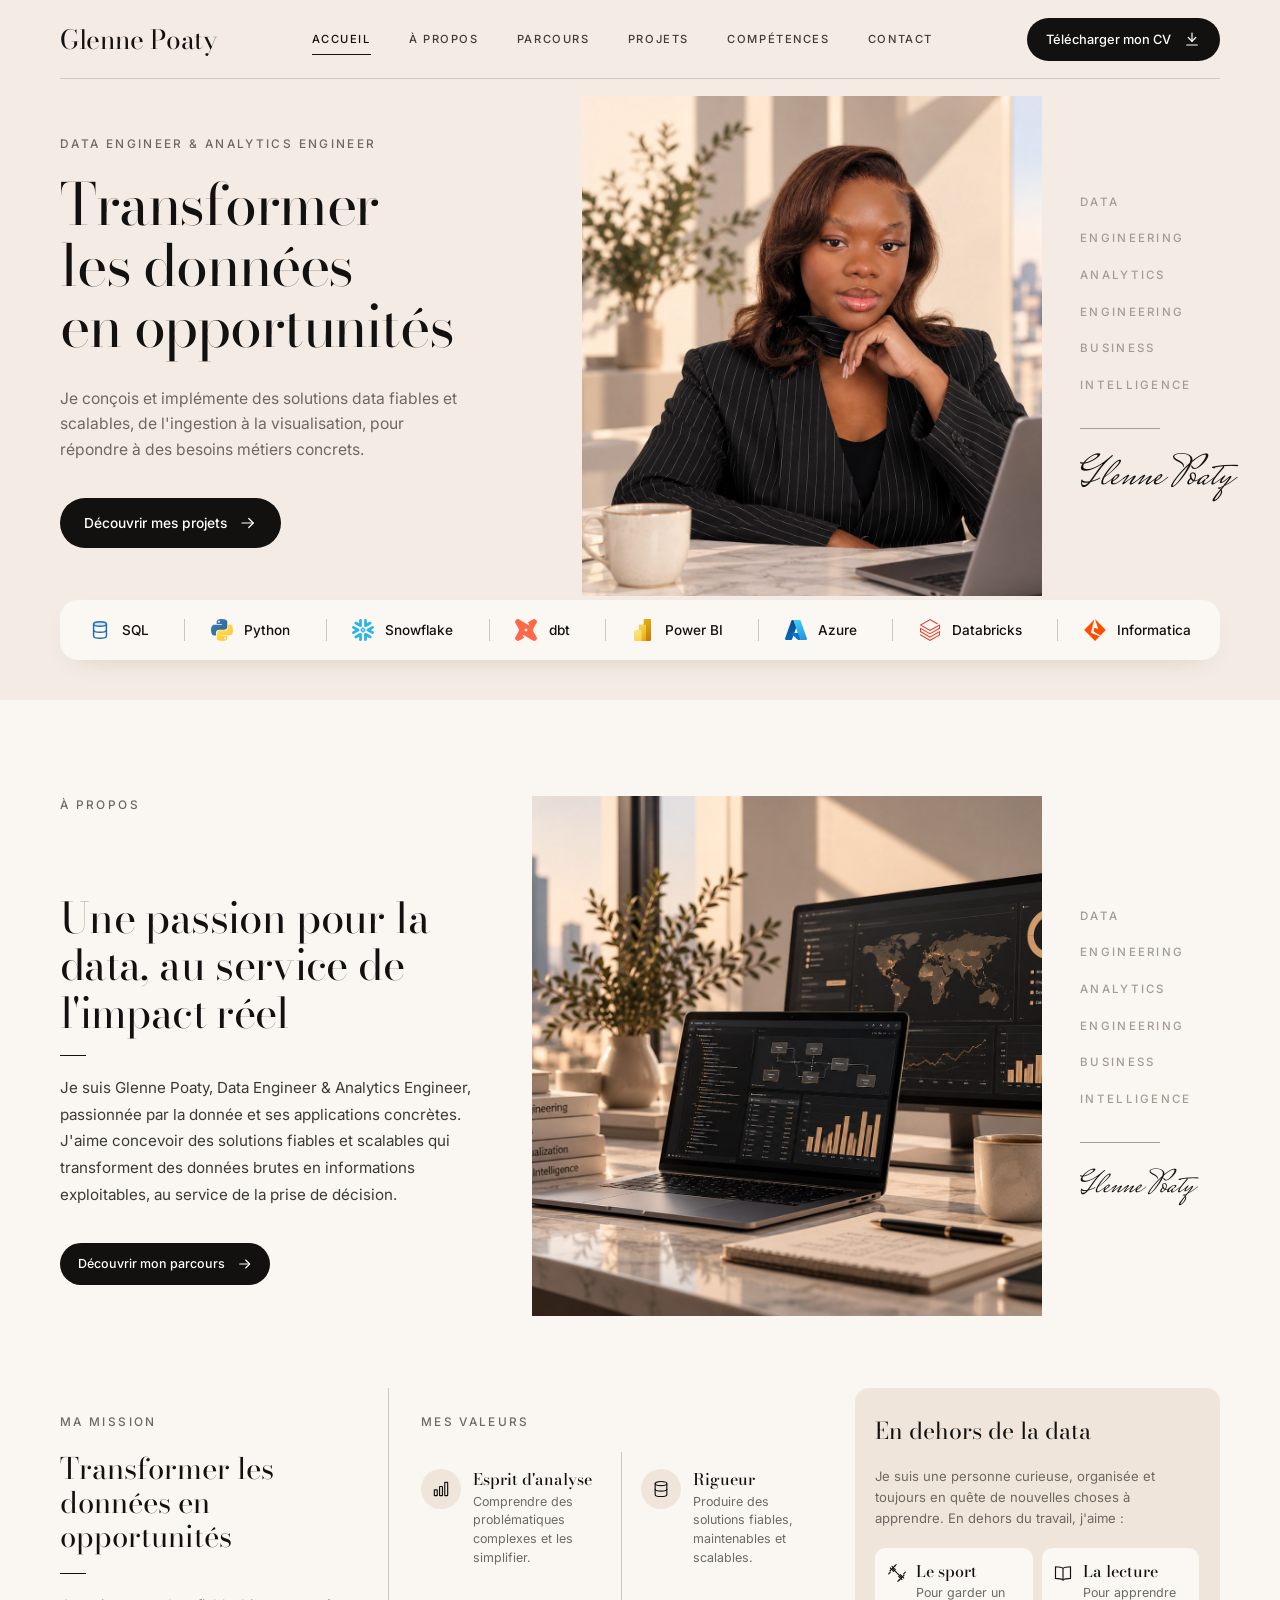
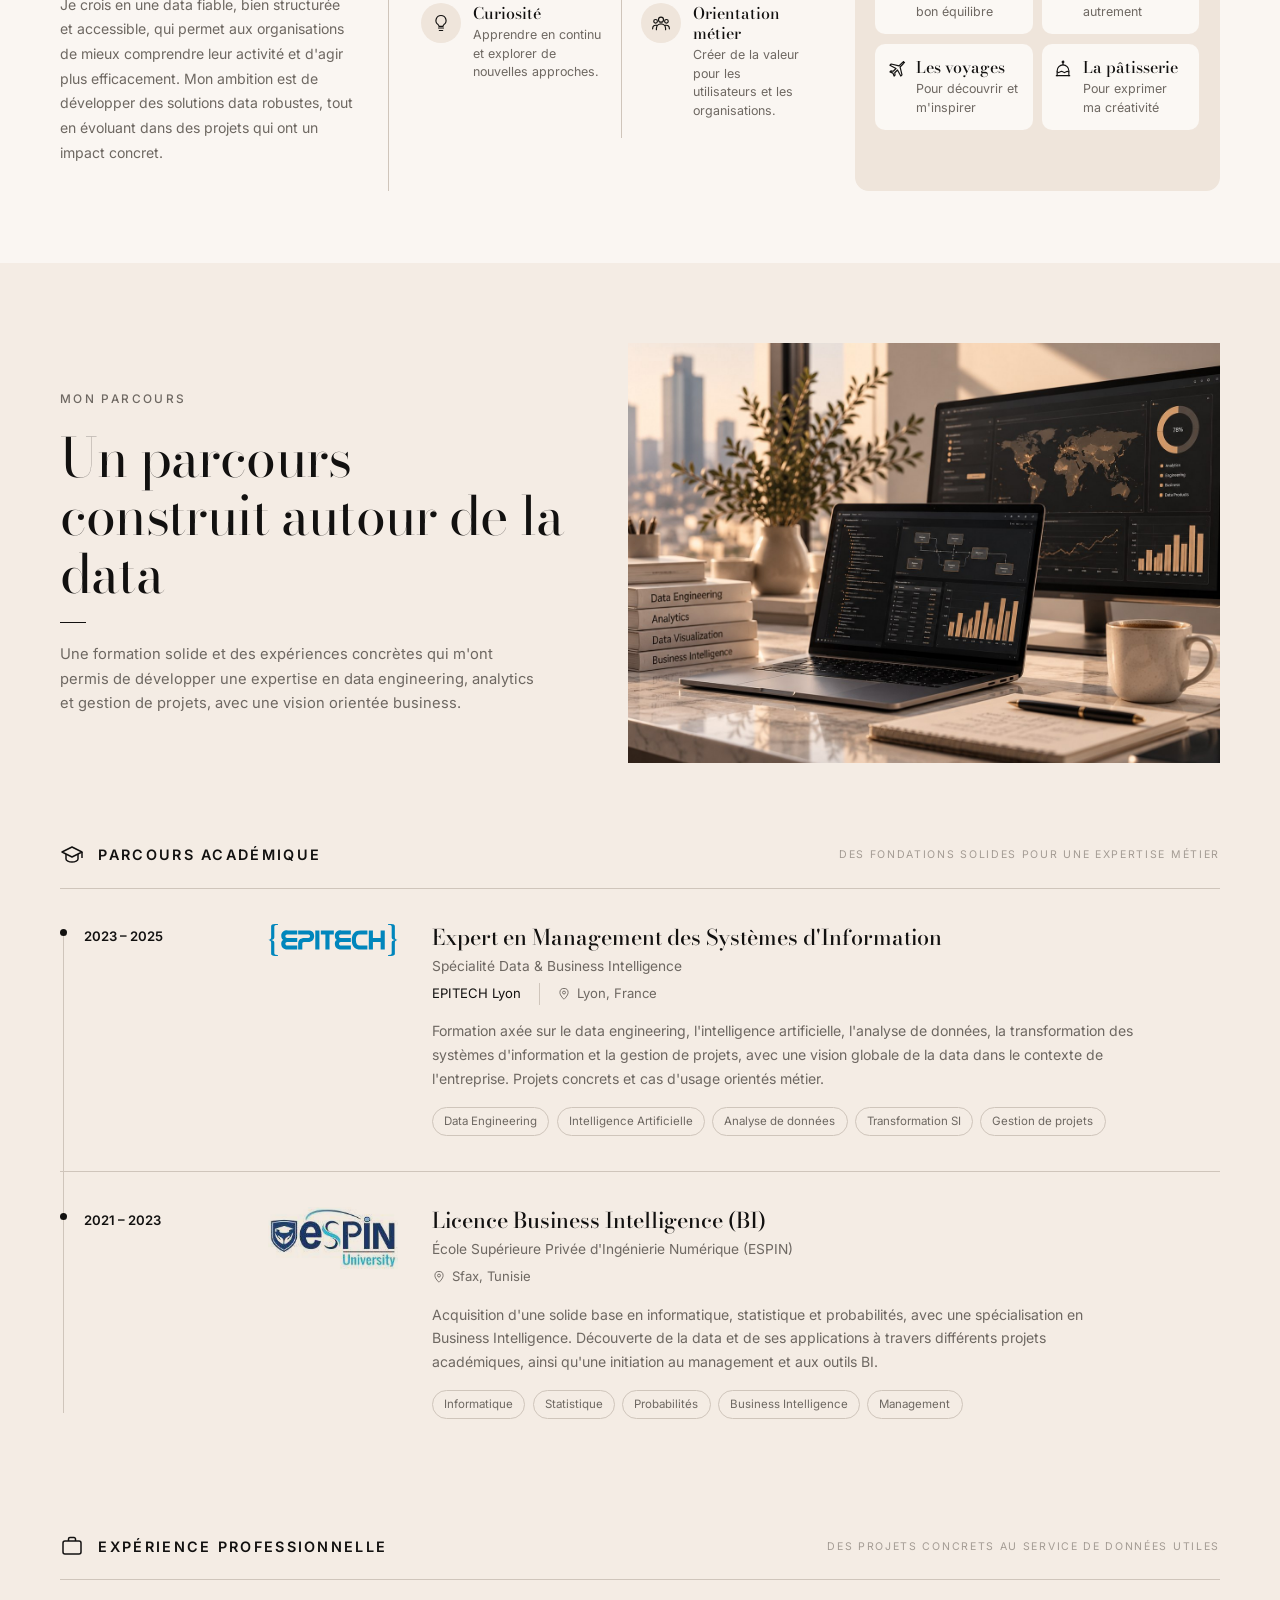
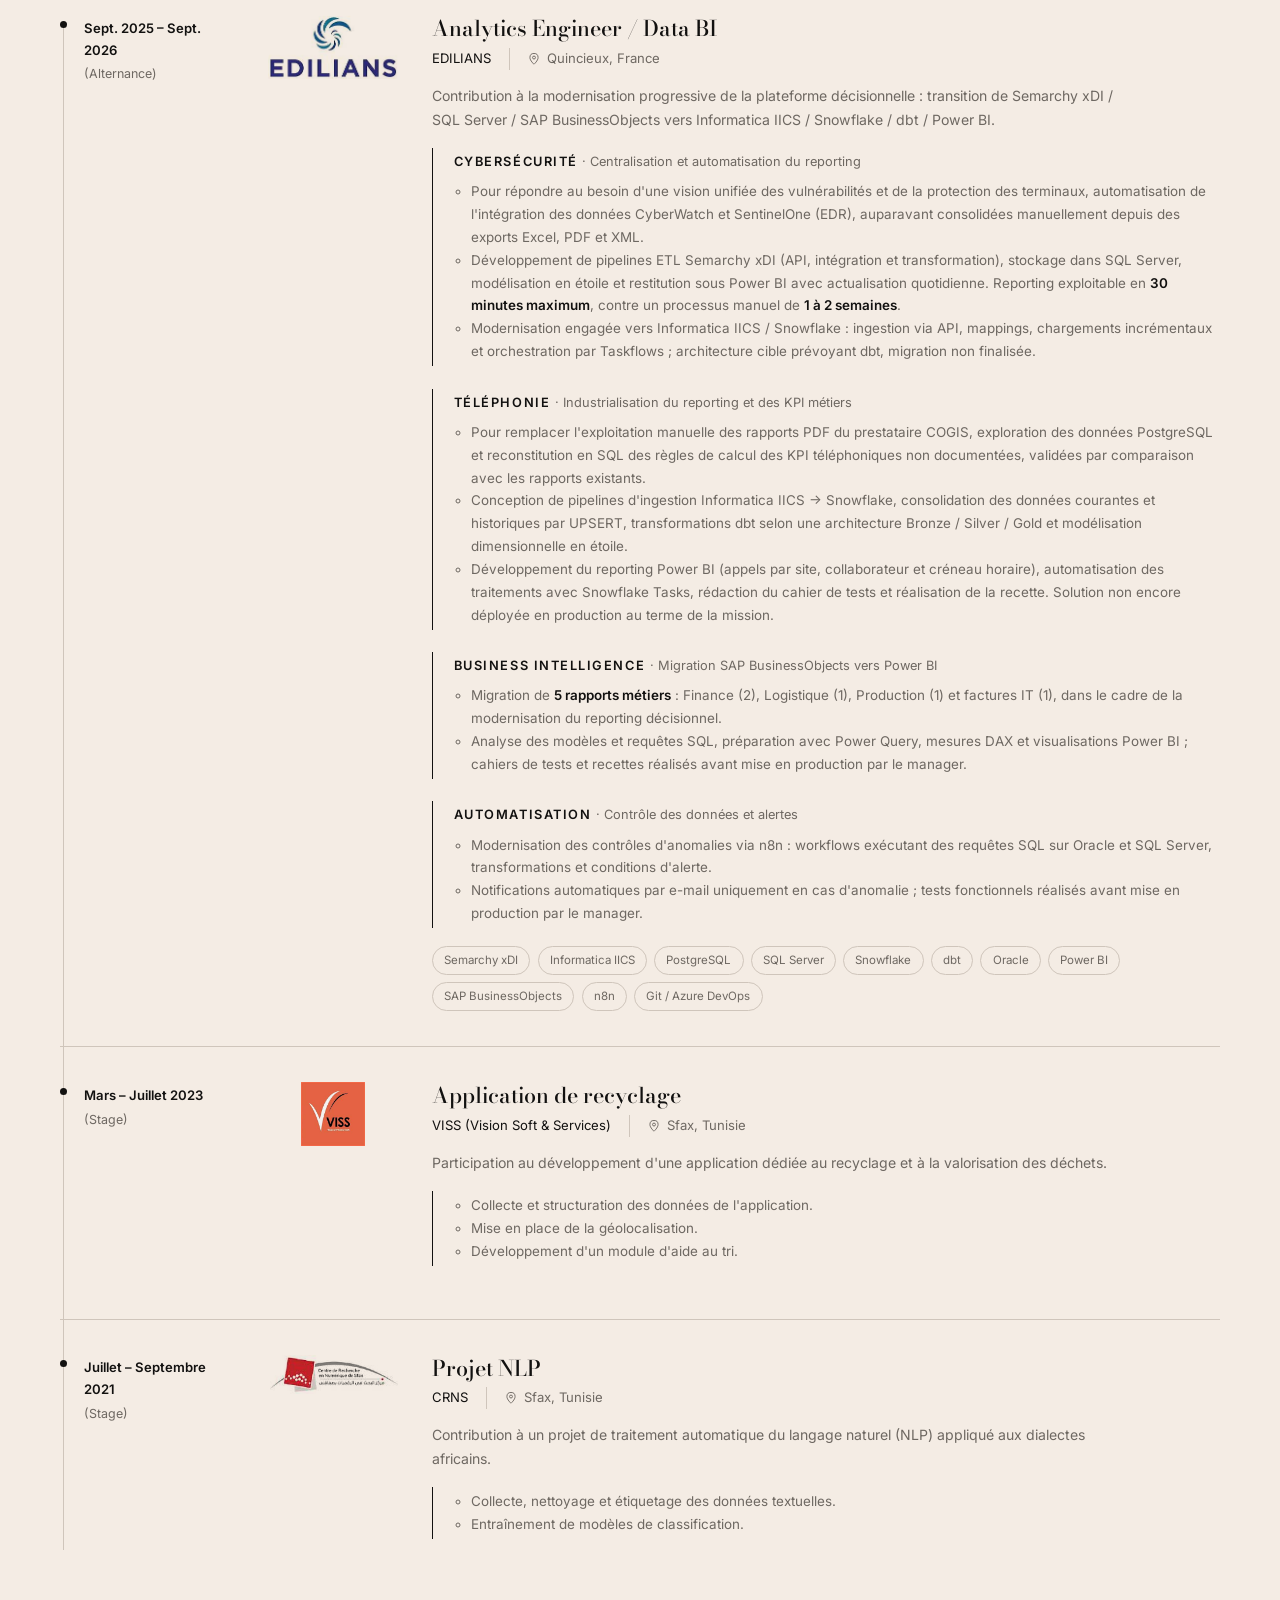
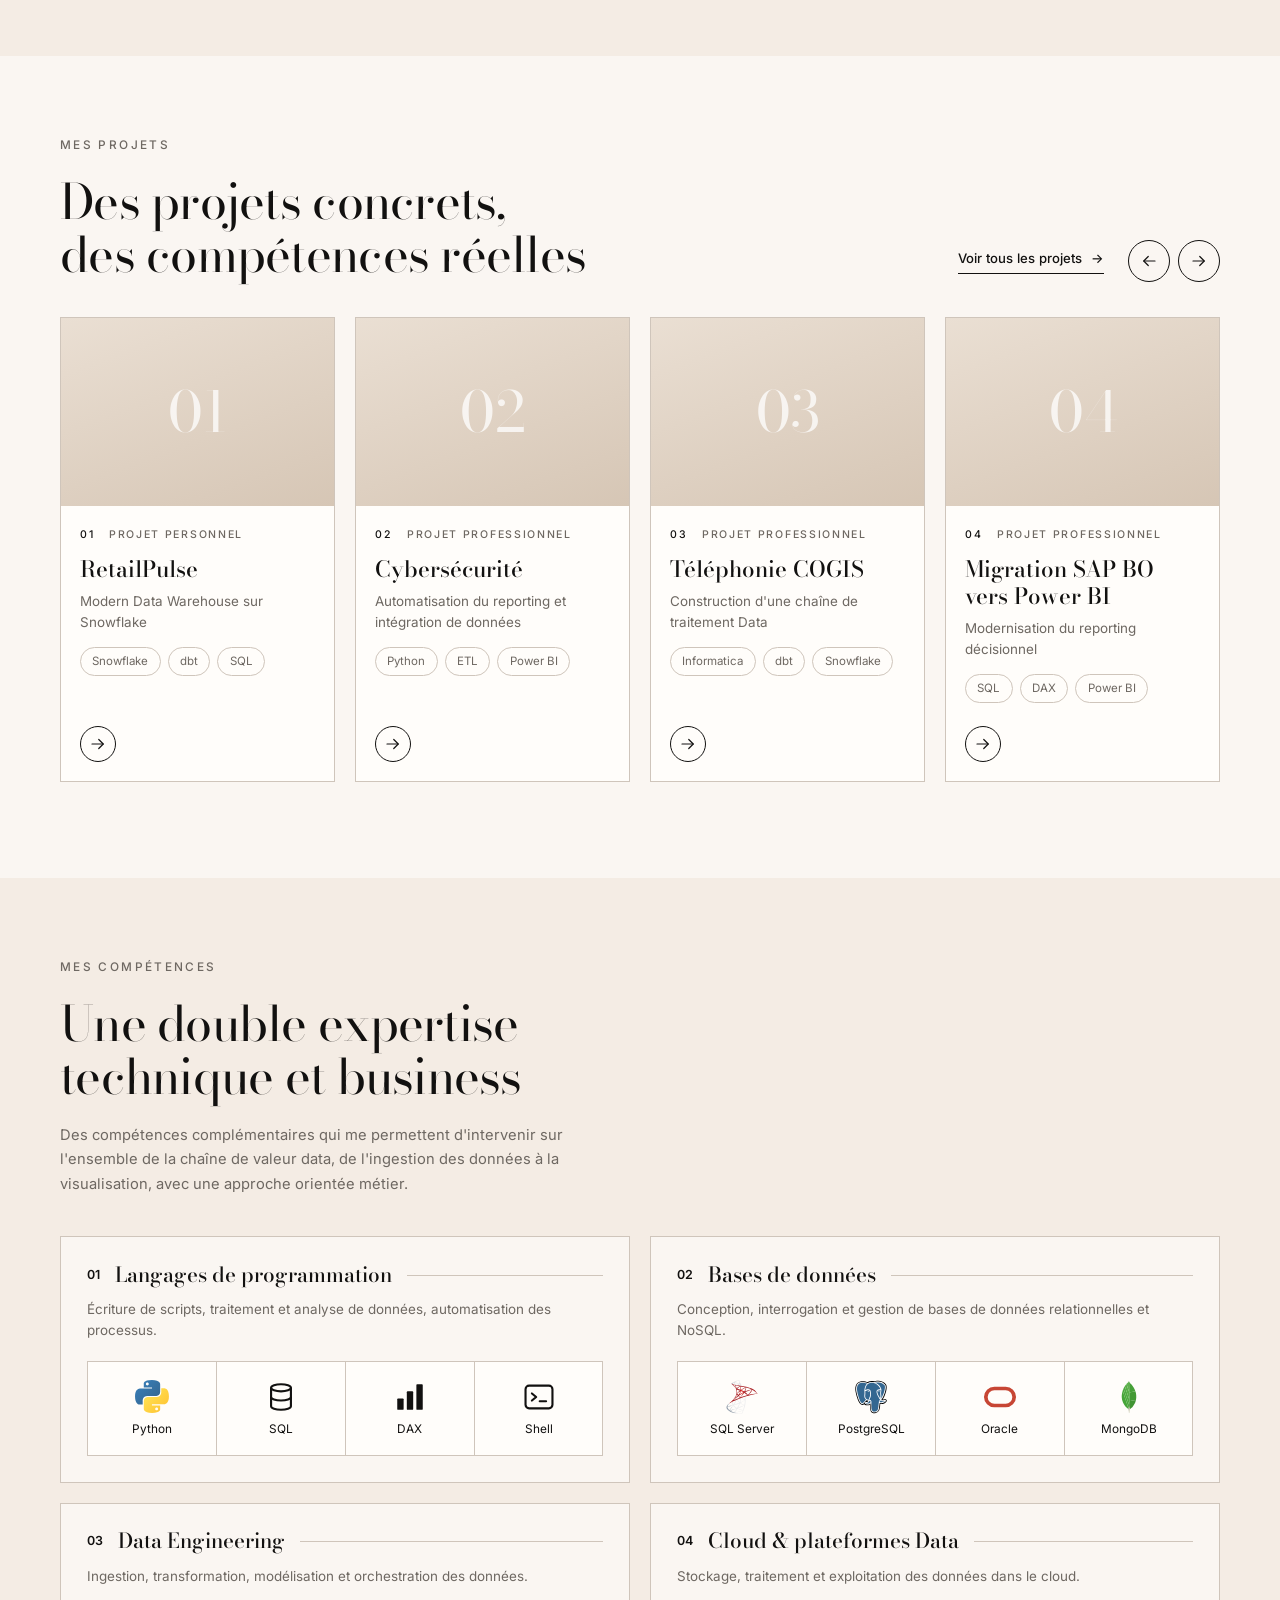
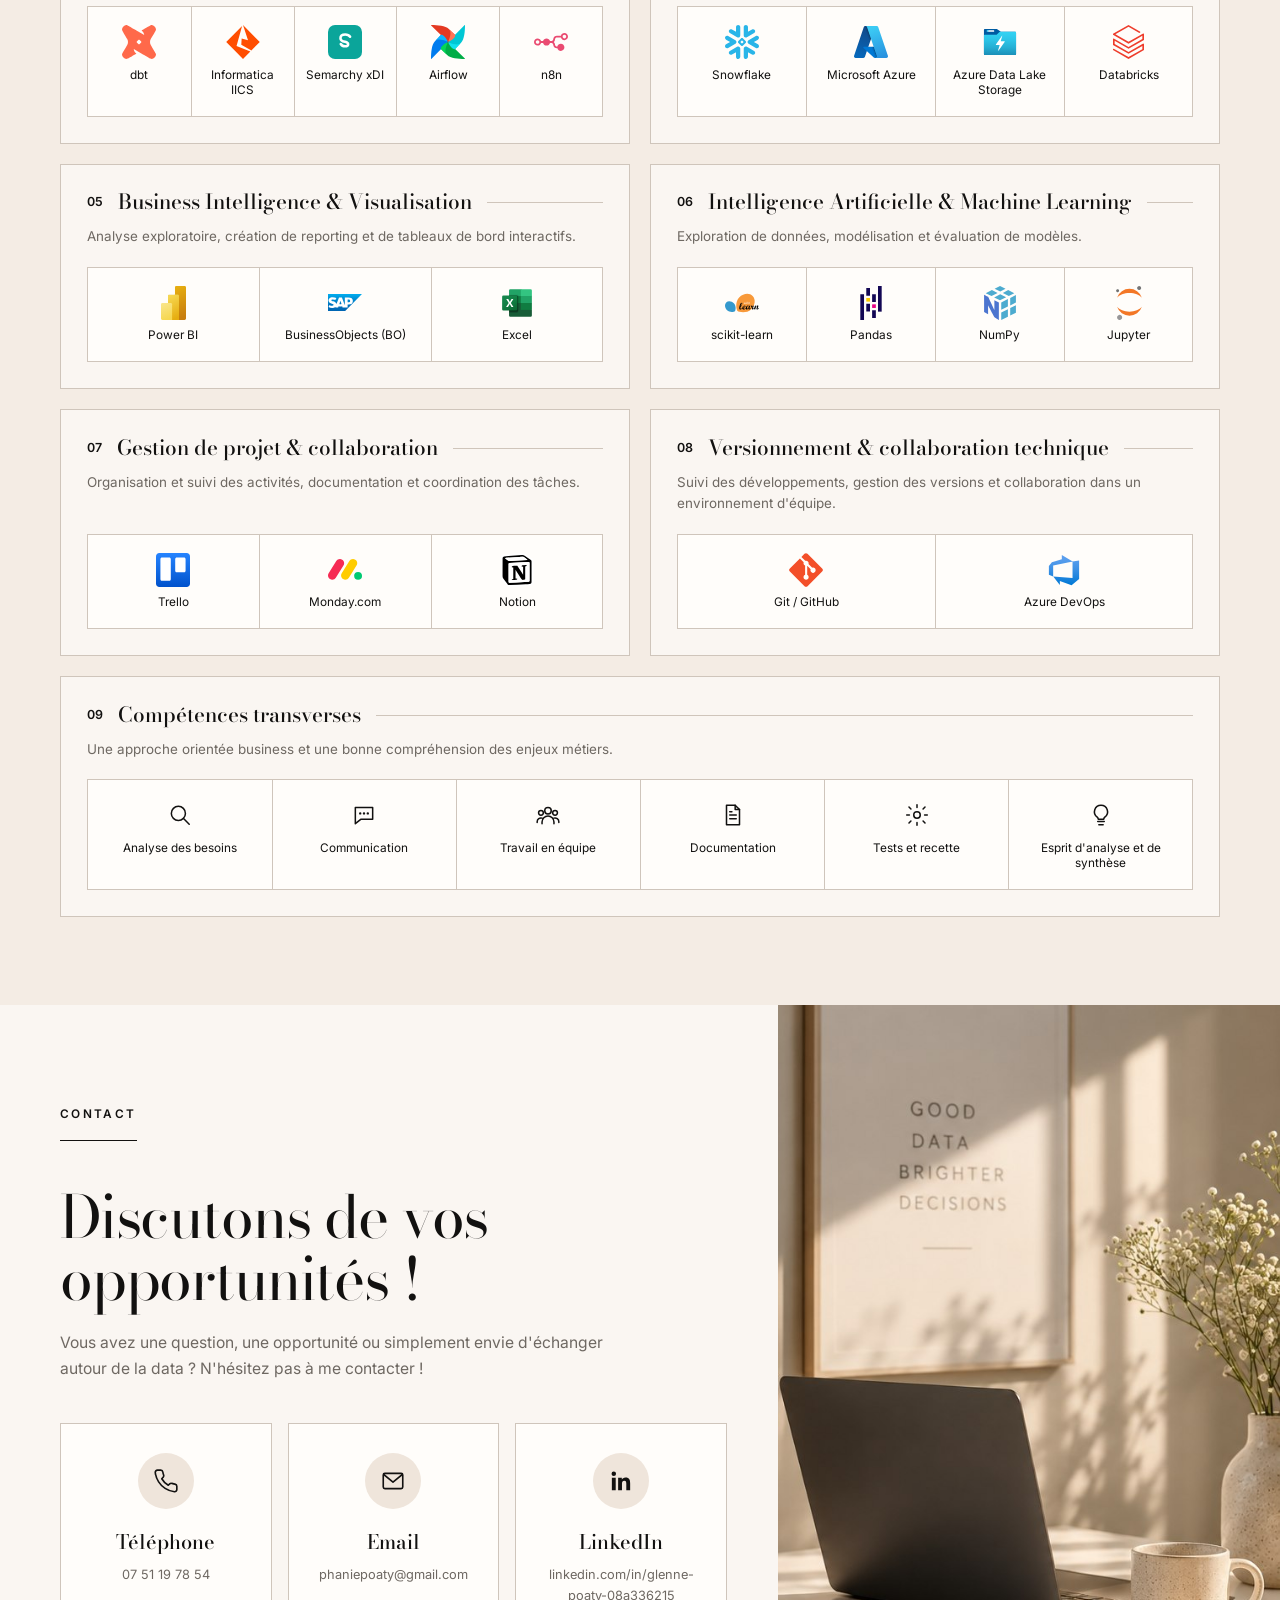
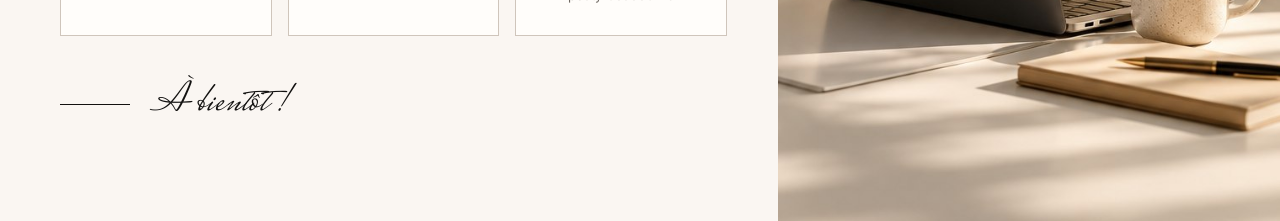
==== commit 5625e83f: "Add contact section with clickable phone, email and LinkedIn cards Co-Authored-By: Claude <noreply@a" ====
--- a/index.html
+++ b/index.html
@@ -11,7 +11,7 @@
     href="https://fonts.googleapis.com/css2?family=Bodoni+Moda:opsz,wght@6..96,400;6..96,500&family=Inter:wght@400;500;600&family=Mrs+Saint+Delafield&display=swap"
     rel="stylesheet"
   />
-  <link rel="stylesheet" href="assets/css/style.css?v=16" />
+  <link rel="stylesheet" href="assets/css/style.css?v=17" />
   <link rel="icon" href="data:," />
 </head>
 <body>
@@ -512,9 +512,47 @@
       </div>
     </section>
 
+
+    <section id="contact" class="contact-section">
+      <div class="contact-section__body">
+        <p class="eyebrow contact-section__eyebrow">Contact</p>
+        <h2 class="contact-section__title">Discutons de vos opportunités !</h2>
+        <p class="contact-section__lead">
+          Vous avez une question, une opportunité ou simplement envie d'échanger autour de la data ?
+          N'hésitez pas à me contacter !
+        </p>
+        <ul class="contact-cards">
+          <li>
+            <a href="tel:+33751197854">
+              <span class="icon-circle icon-circle--lg"><svg width="24" height="24" viewBox="0 0 24 24" fill="none" stroke="currentColor" stroke-width="1.5" stroke-linecap="round" stroke-linejoin="round"><path d="M22 16.9v3a2 2 0 0 1-2.2 2 19.8 19.8 0 0 1-8.6-3.1 19.5 19.5 0 0 1-6-6A19.8 19.8 0 0 1 2.1 4.2 2 2 0 0 1 4.1 2h3a2 2 0 0 1 2 1.7c.1 1 .4 1.9.7 2.8a2 2 0 0 1-.5 2.1L8.1 9.9a16 16 0 0 0 6 6l1.3-1.3a2 2 0 0 1 2.1-.4c.9.3 1.8.6 2.8.7a2 2 0 0 1 1.7 2Z"/></svg></span>
+              <h3>Téléphone</h3>
+              <p>07 51 19 78 54</p>
+            </a>
+          </li>
+          <li>
+            <a href="mailto:phaniepoaty@gmail.com">
+              <span class="icon-circle icon-circle--lg"><svg width="24" height="24" viewBox="0 0 24 24" fill="none" stroke="currentColor" stroke-width="1.5" stroke-linejoin="round"><rect x="3" y="5" width="18" height="14" rx="1.5"/><path d="m3.5 6 8.5 7 8.5-7"/></svg></span>
+              <h3>Email</h3>
+              <p>phaniepoaty@gmail.com</p>
+            </a>
+          </li>
+          <li>
+            <a href="https://www.linkedin.com/in/glenne-poaty-08a336215" target="_blank" rel="noopener">
+              <span class="icon-circle icon-circle--lg"><svg width="22" height="22" viewBox="0 0 24 24" fill="currentColor"><path d="M20.45 20.45h-3.56v-5.57c0-1.33-.02-3.04-1.85-3.04-1.85 0-2.14 1.45-2.14 2.94v5.67H9.35V9h3.41v1.56h.05c.48-.9 1.64-1.85 3.37-1.85 3.6 0 4.27 2.37 4.27 5.46v6.28ZM5.34 7.43a2.06 2.06 0 1 1 0-4.13 2.06 2.06 0 0 1 0 4.13ZM7.12 20.45H3.56V9h3.56v11.45Z"/></svg></span>
+              <h3>LinkedIn</h3>
+              <p>linkedin.com/in/glenne-poaty-08a336215</p>
+            </a>
+          </li>
+        </ul>
+        <p class="contact-section__bye"><span aria-hidden="true"></span>À bientôt !</p>
+      </div>
+      <figure class="contact-section__photo">
+        <img src="assets/img/contact.jpg" alt="Bureau lumineux avec ordinateur portable, tasse et affiche « Good data, brighter decisions »" loading="lazy" />
+      </figure>
+    </section>
   </main>
 
-  <script src="assets/js/projects.js?v=16"></script>
-  <script src="assets/js/script.js?v=16"></script>
+  <script src="assets/js/projects.js?v=17"></script>
+  <script src="assets/js/script.js?v=17"></script>
 </body>
 </html>
--- a/assets/css/style.css
+++ b/assets/css/style.css
@@ -1248,6 +1248,139 @@
   }
 }
 
+/* ---------- Contact ---------- */
+
+.contact-section {
+  display: grid;
+  grid-template-columns: minmax(0, 1.55fr) minmax(0, 1fr);
+  background: var(--bg-light);
+}
+
+.contact-section__body {
+  padding-block: clamp(4rem, 8vw, 6rem);
+  padding-left: max(var(--gutter), calc((100vw - var(--max)) / 2 + var(--gutter)));
+  padding-right: clamp(1.5rem, 4vw, 3.5rem);
+}
+
+.contact-section__eyebrow {
+  display: inline-block;
+  padding-bottom: 1rem;
+  border-bottom: 1px solid var(--ink);
+  color: var(--ink);
+  font-weight: 600;
+}
+
+.contact-section__title {
+  max-width: 34rem;
+  margin: 1.6rem 0 1.2rem;
+  font-family: var(--serif);
+  font-weight: 400;
+  font-size: clamp(2.4rem, 4.6vw, 4rem);
+  line-height: 1.06;
+  letter-spacing: -0.02em;
+}
+
+.contact-section__lead {
+  max-width: 34rem;
+  margin: 0 0 2.6rem;
+  color: var(--muted);
+  font-size: 0.98rem;
+}
+
+.contact-cards {
+  display: grid;
+  grid-template-columns: repeat(3, minmax(0, 1fr));
+  gap: 1rem;
+  margin: 0;
+  padding: 0;
+  list-style: none;
+}
+
+.contact-cards a {
+  display: flex;
+  flex-direction: column;
+  align-items: center;
+  height: 100%;
+  padding: 1.8rem 1rem;
+  background: #fffdfa;
+  border: 1px solid var(--line);
+  text-align: center;
+  text-decoration: none;
+  transition: transform 0.25s ease, box-shadow 0.25s ease;
+}
+
+.contact-cards a:hover {
+  transform: translateY(-3px);
+  box-shadow: 0 18px 40px -26px rgba(60, 40, 20, 0.45);
+}
+
+.contact-cards .icon-circle {
+  margin-bottom: 1rem;
+}
+
+.contact-cards h3 {
+  margin: 0 0 0.35rem;
+  font-family: var(--serif);
+  font-weight: 500;
+  font-size: 1.25rem;
+}
+
+.contact-cards p {
+  margin: 0;
+  color: var(--muted);
+  font-size: 0.8rem;
+  overflow-wrap: anywhere;
+}
+
+.contact-section__bye {
+  display: flex;
+  align-items: center;
+  gap: 1.5rem;
+  margin: 3rem 0 0;
+  font-family: var(--script);
+  font-size: 2.6rem;
+  line-height: 1;
+}
+
+.contact-section__bye span {
+  width: 70px;
+  height: 1px;
+  background: var(--ink);
+}
+
+.contact-section__photo {
+  position: relative;
+  margin: 0;
+  min-height: 420px;
+}
+
+.contact-section__photo img {
+  position: absolute;
+  inset: 0;
+  width: 100%;
+  height: 100%;
+  object-fit: cover;
+}
+
+@media (max-width: 980px) {
+  .contact-section {
+    grid-template-columns: minmax(0, 1fr);
+  }
+  .contact-section__body {
+    padding-inline: var(--gutter);
+  }
+  .contact-section__photo {
+    min-height: 0;
+    aspect-ratio: 4 / 3;
+  }
+}
+
+@media (max-width: 600px) {
+  .contact-cards {
+    grid-template-columns: minmax(0, 1fr);
+  }
+}
+
 /* ---------- All projects page ---------- */
 
 .projects-page {
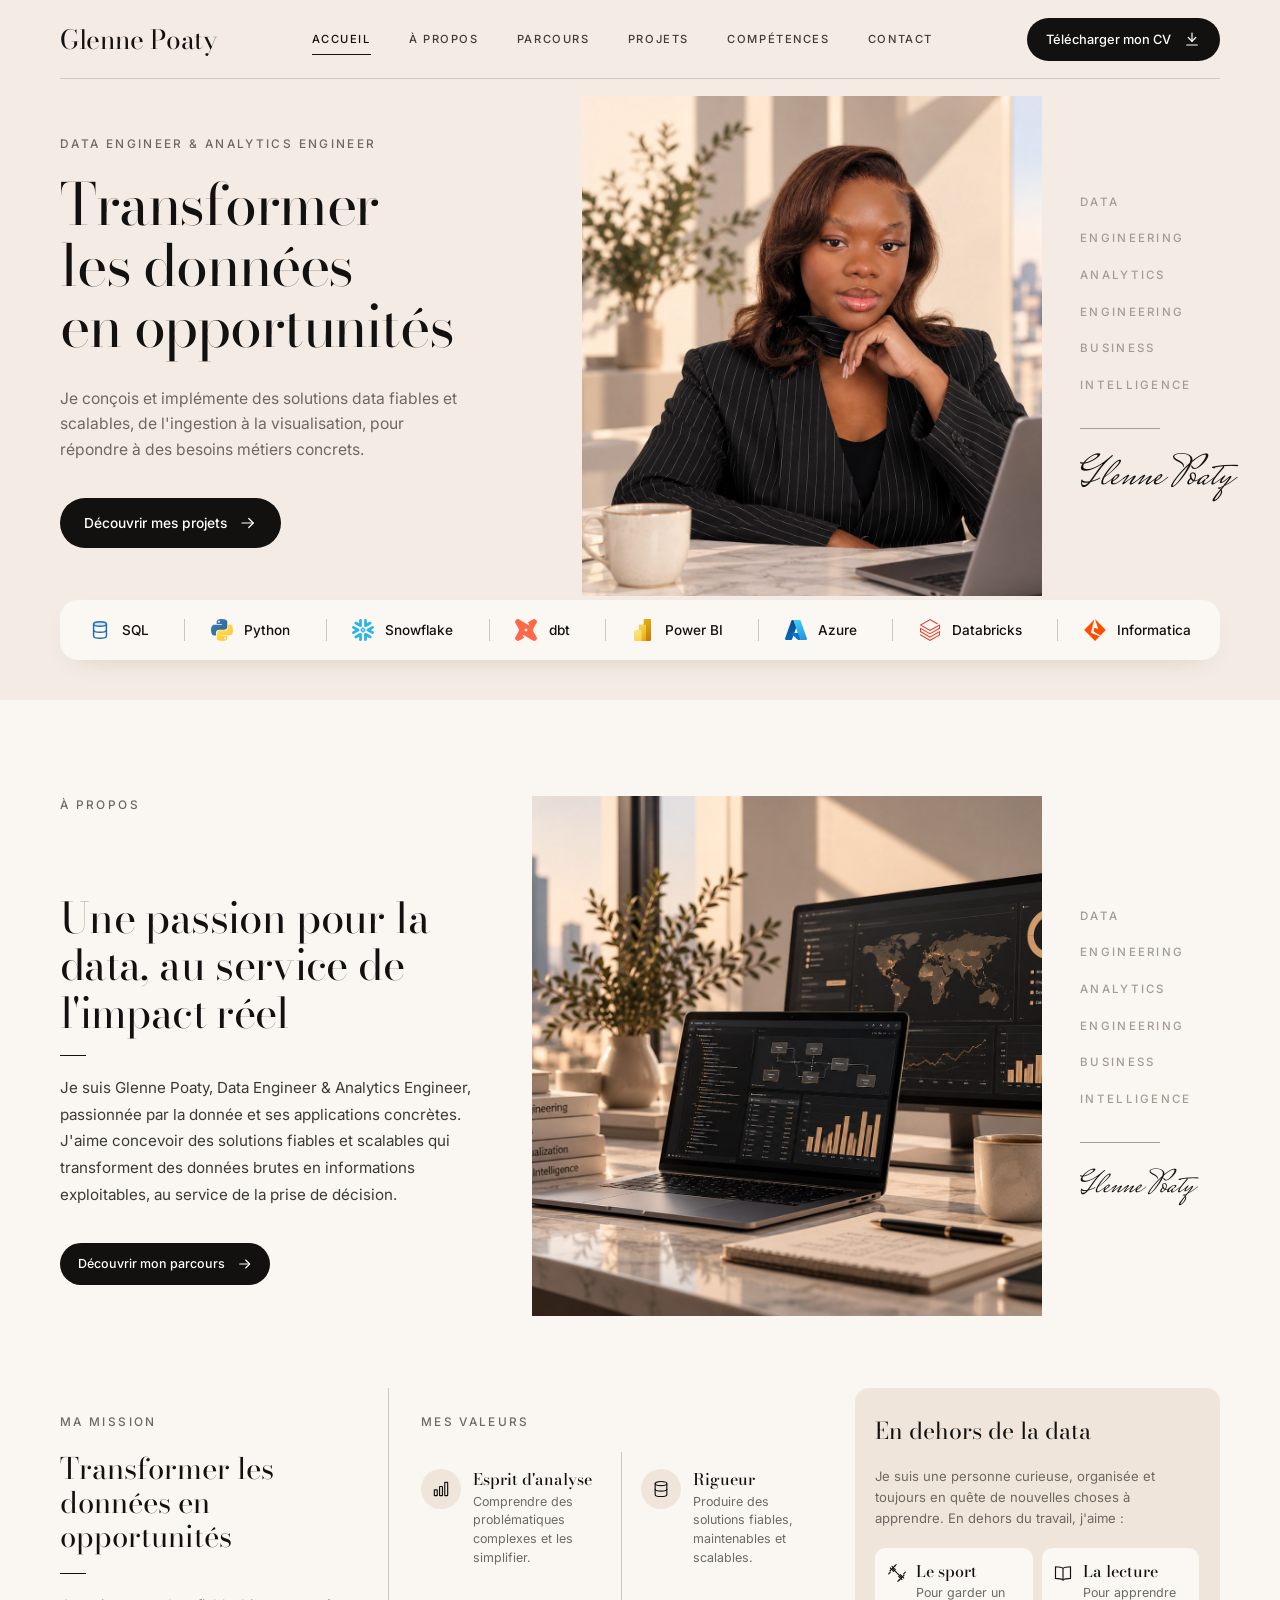
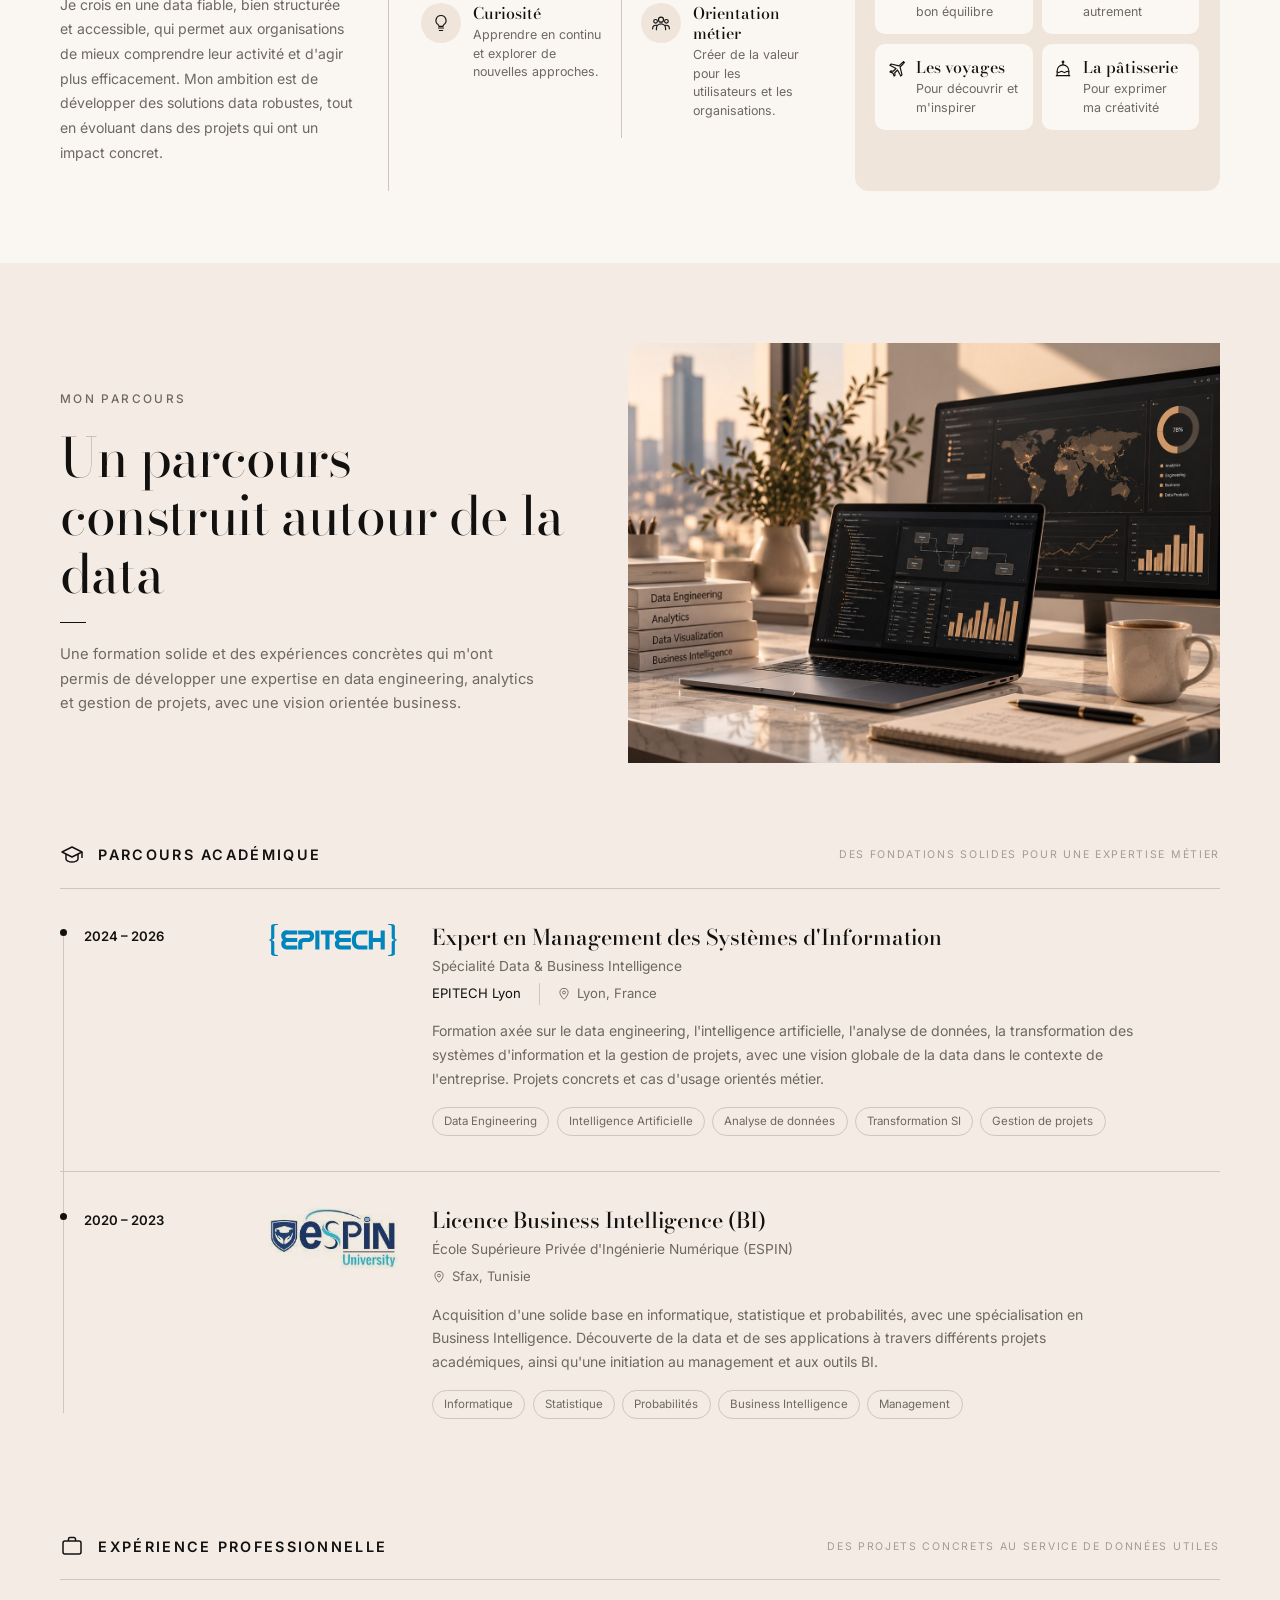
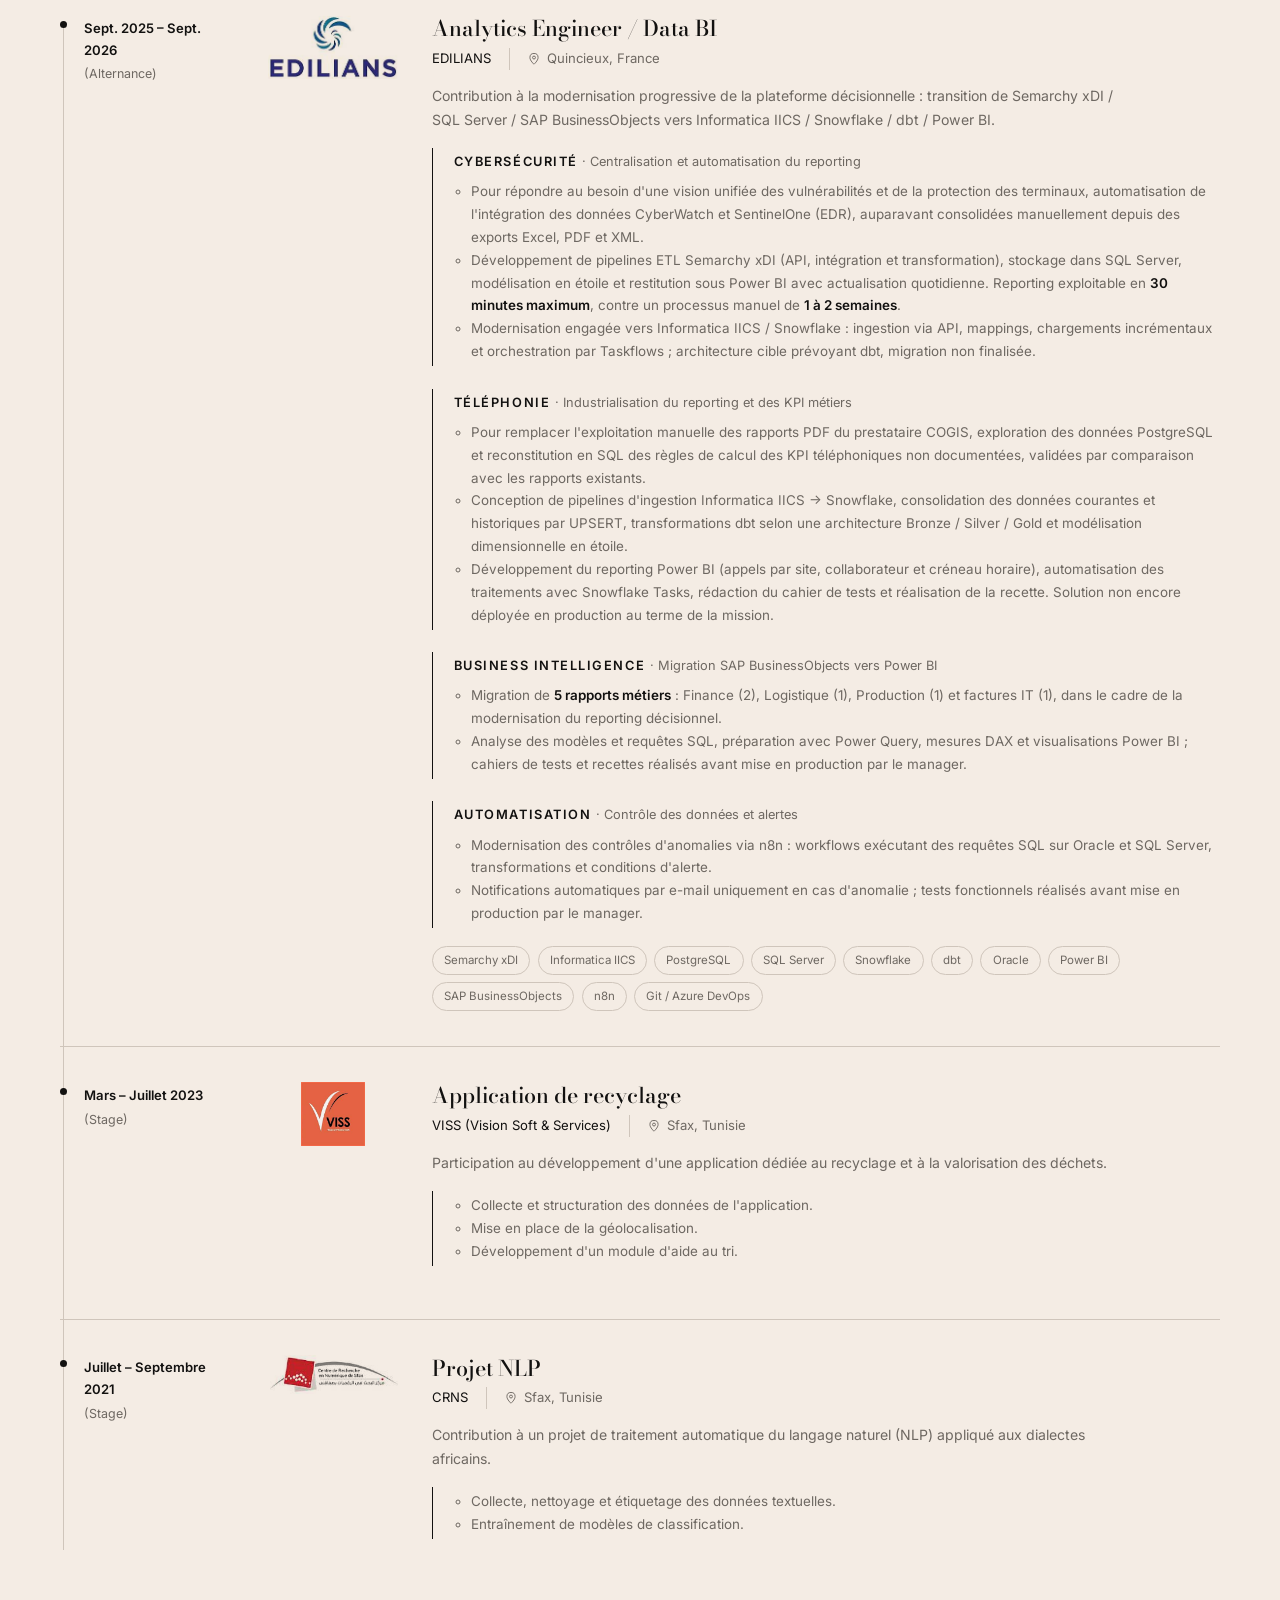
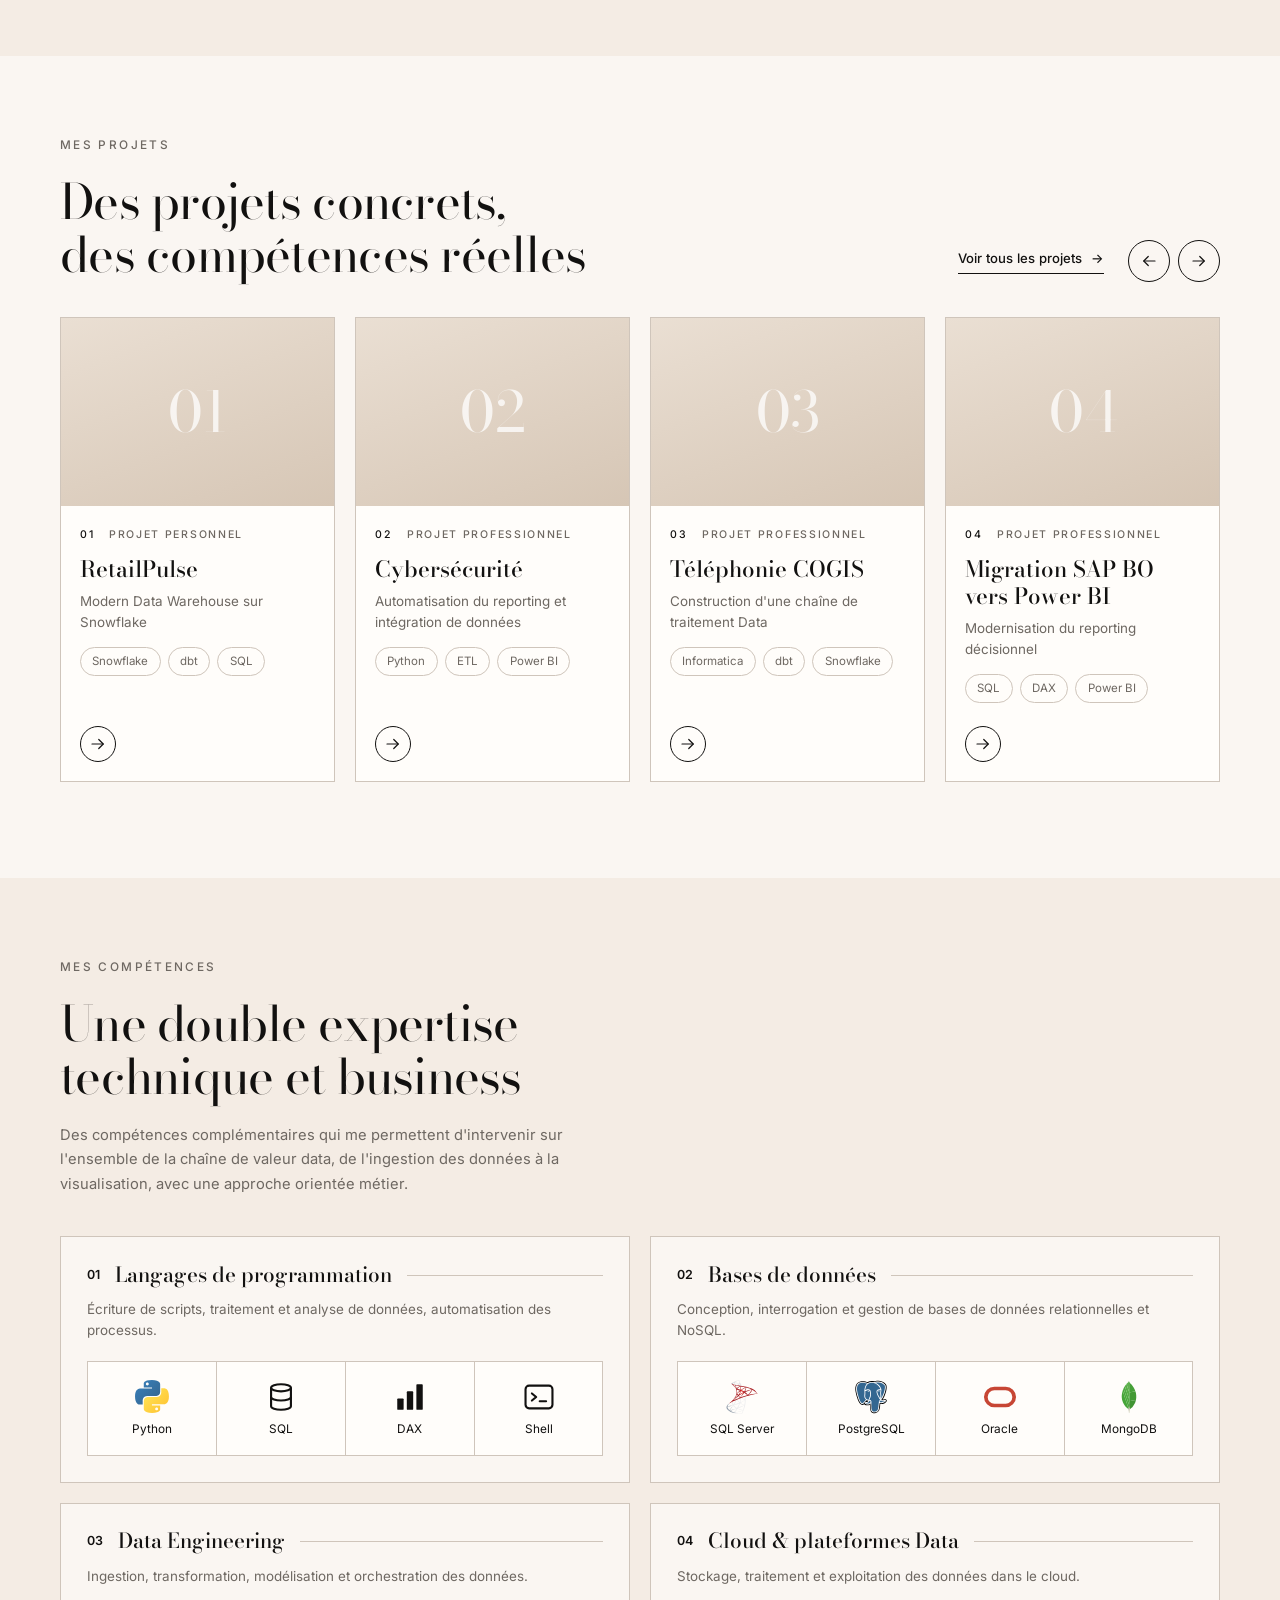
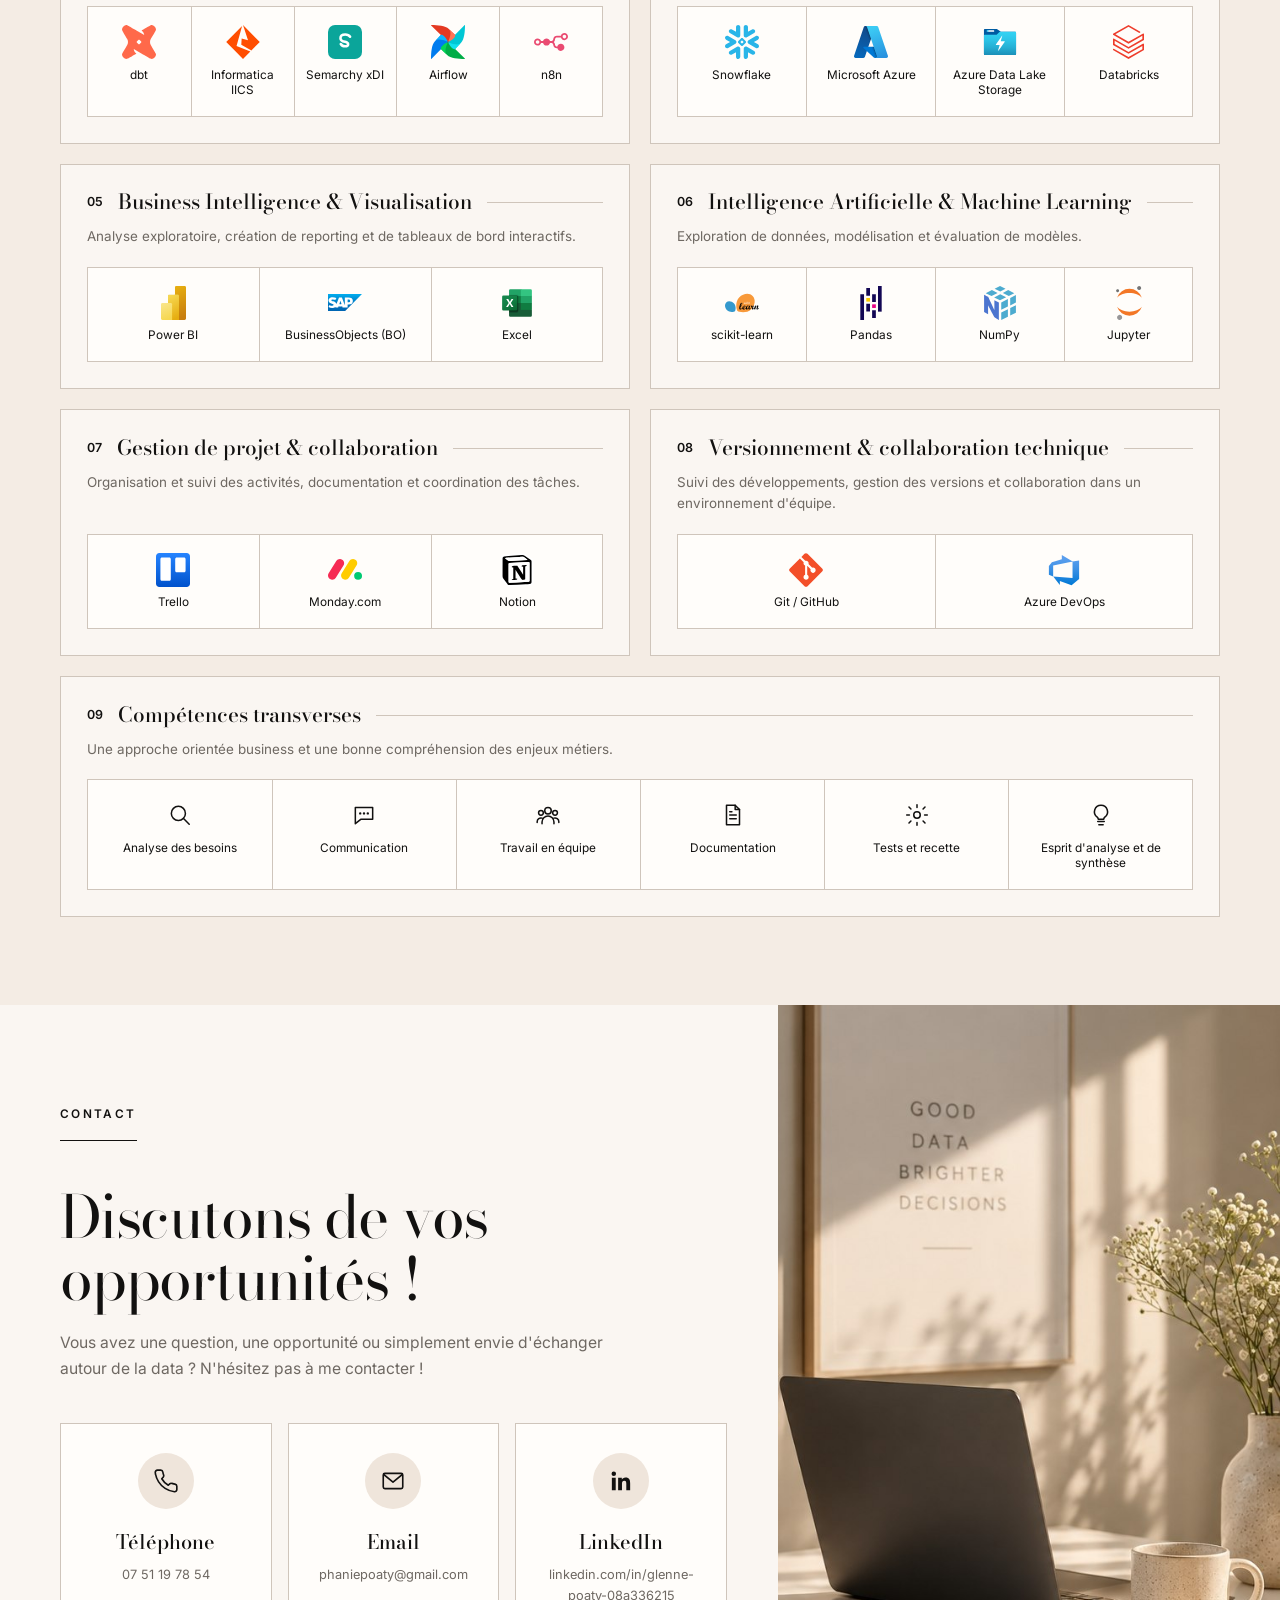
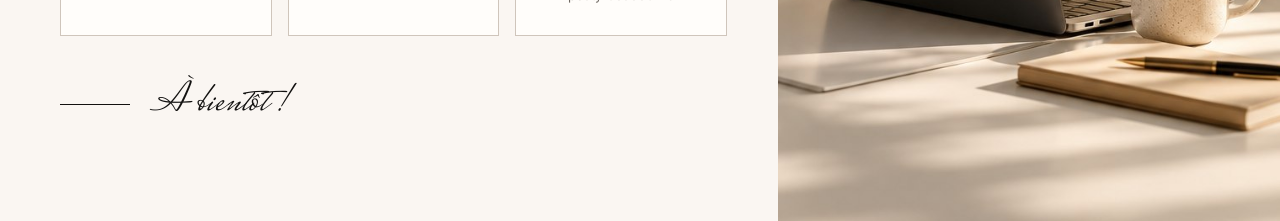
==== commit aff9e5e9: "Align Parcours dates with CV (Epitech 2024-2026, ESPIN 2020-2023) Co-Authored-By: Claude <noreply@an" ====
--- a/index.html
+++ b/index.html
@@ -25,7 +25,7 @@
       <a href="#skills">Compétences</a>
       <a href="#contact">Contact</a>
     </nav>
-    <a href="assets/cv/CV_Glenne_POATY_AnalyticsEngineer.pdf" target="_blank" rel="noopener" class="btn btn--dark btn--nav">
+    <a href="assets/cv/CV_Glenne_POATY_AnalyticsEngineer.pdf?v=2" target="_blank" rel="noopener" class="btn btn--dark btn--nav">
       Télécharger mon CV
       <svg width="20" height="20" viewBox="0 0 24 24" fill="none" stroke="currentColor" stroke-width="1.6" stroke-linecap="round" stroke-linejoin="round"><path d="M12 4v11"/><path d="m7 10 5 5 5-5"/><path d="M5 20h14"/></svg>
     </a>
@@ -209,7 +209,7 @@
 
       <ol class="track__list">
         <li class="entry">
-          <div class="entry__date">2023 – 2025</div>
+          <div class="entry__date">2024 – 2026</div>
           <div class="entry__logo">
             <img src="assets/img/logos/epitech.svg" alt="Epitech" onerror="this.hidden=true; this.nextElementSibling.hidden=false;" />
             <span class="entry__wordmark" style="color:#0090D3" hidden>{EPITECH}</span>
@@ -234,7 +234,7 @@
         </li>
 
         <li class="entry">
-          <div class="entry__date">2021 – 2023</div>
+          <div class="entry__date">2020 – 2023</div>
           <div class="entry__logo">
             <img src="assets/img/logos/espin.png" alt="ESPIN" onerror="this.hidden=true; this.nextElementSibling.hidden=false;" />
             <span class="entry__wordmark" style="color:#1C3D7A" hidden>ESPIN</span>
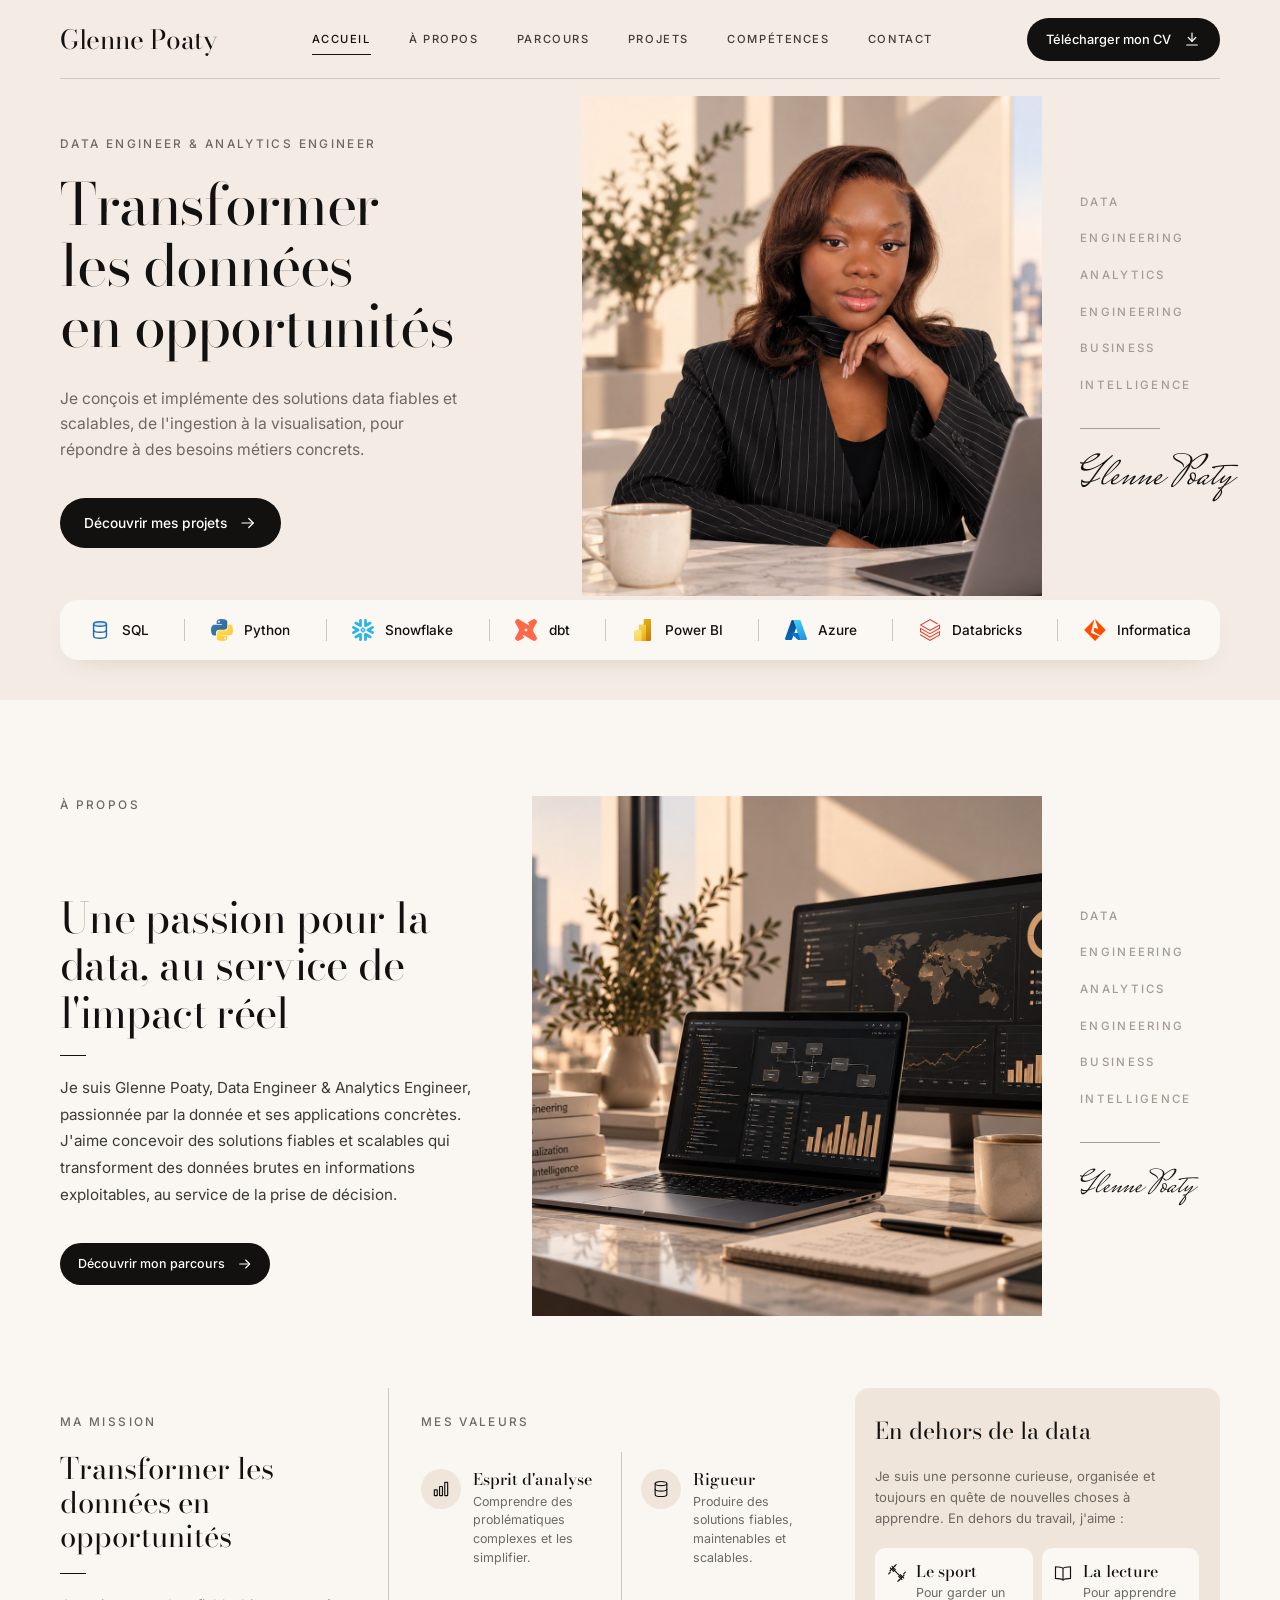
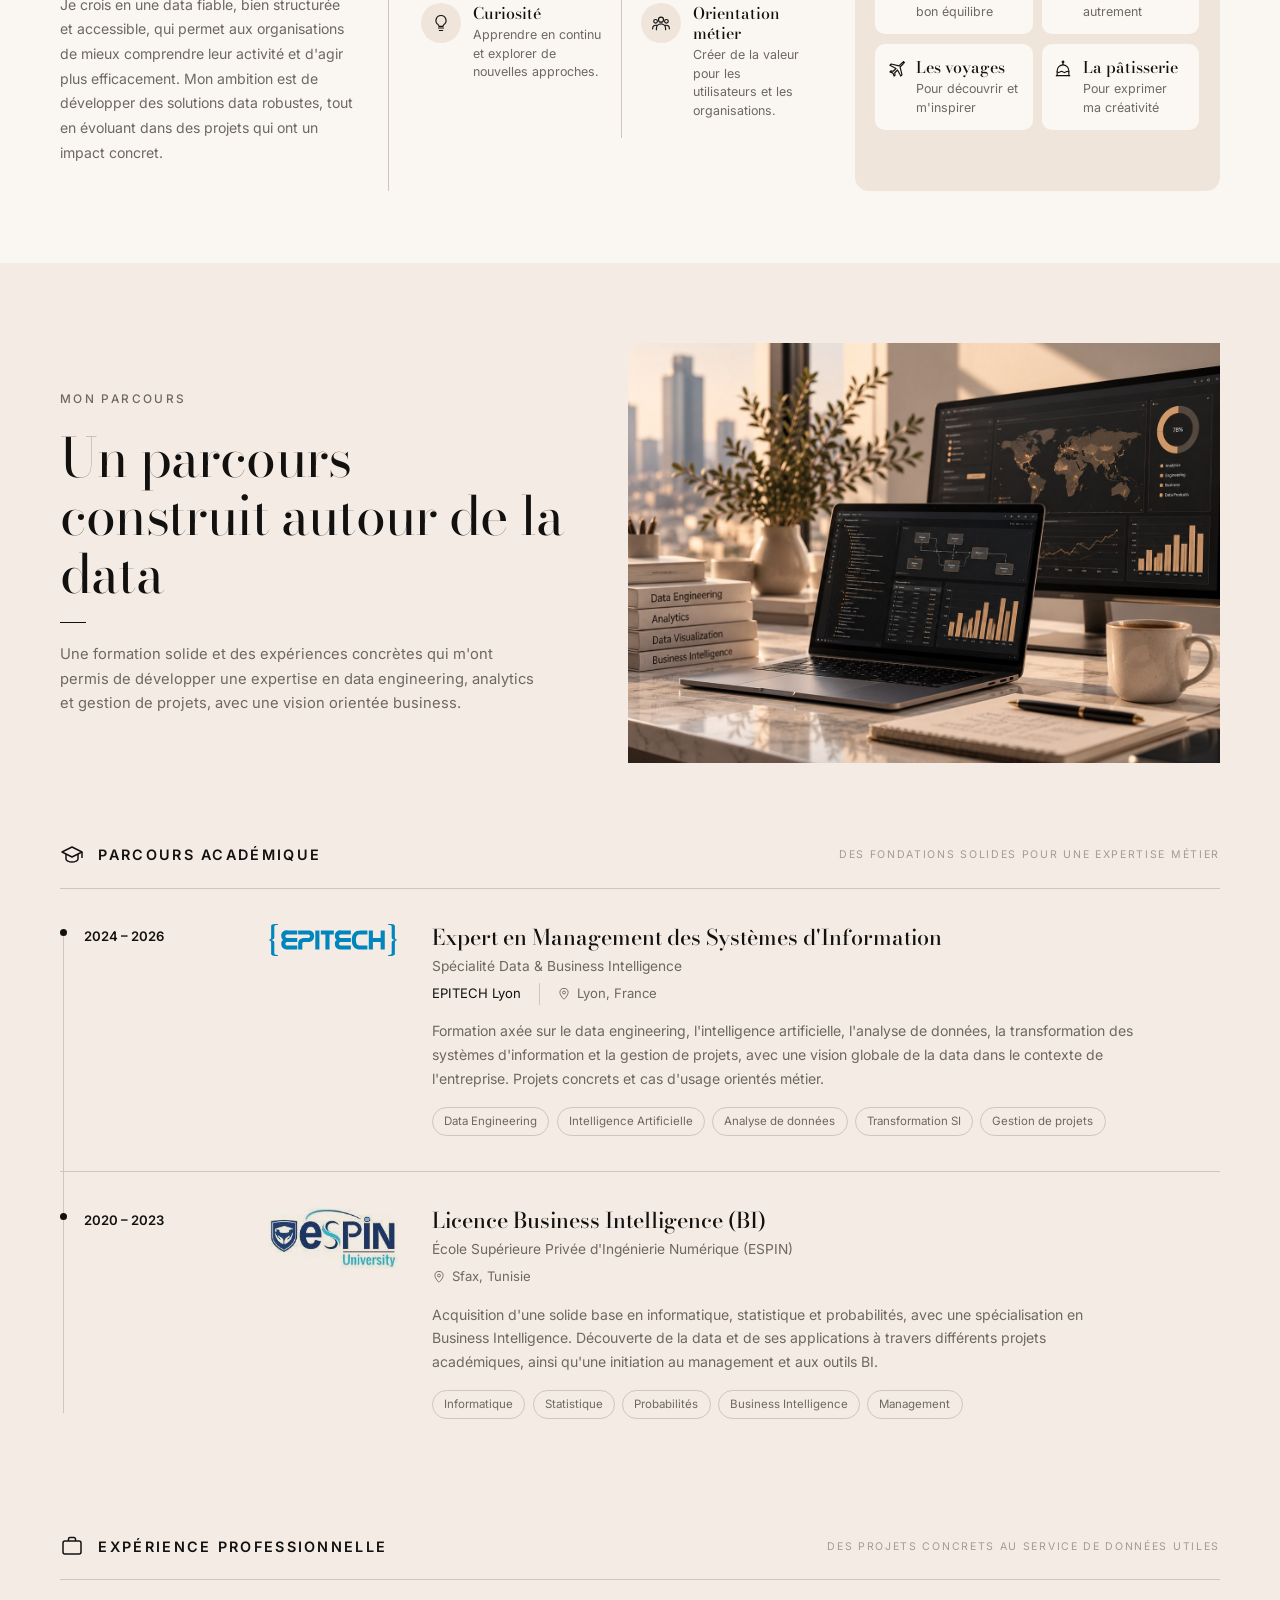
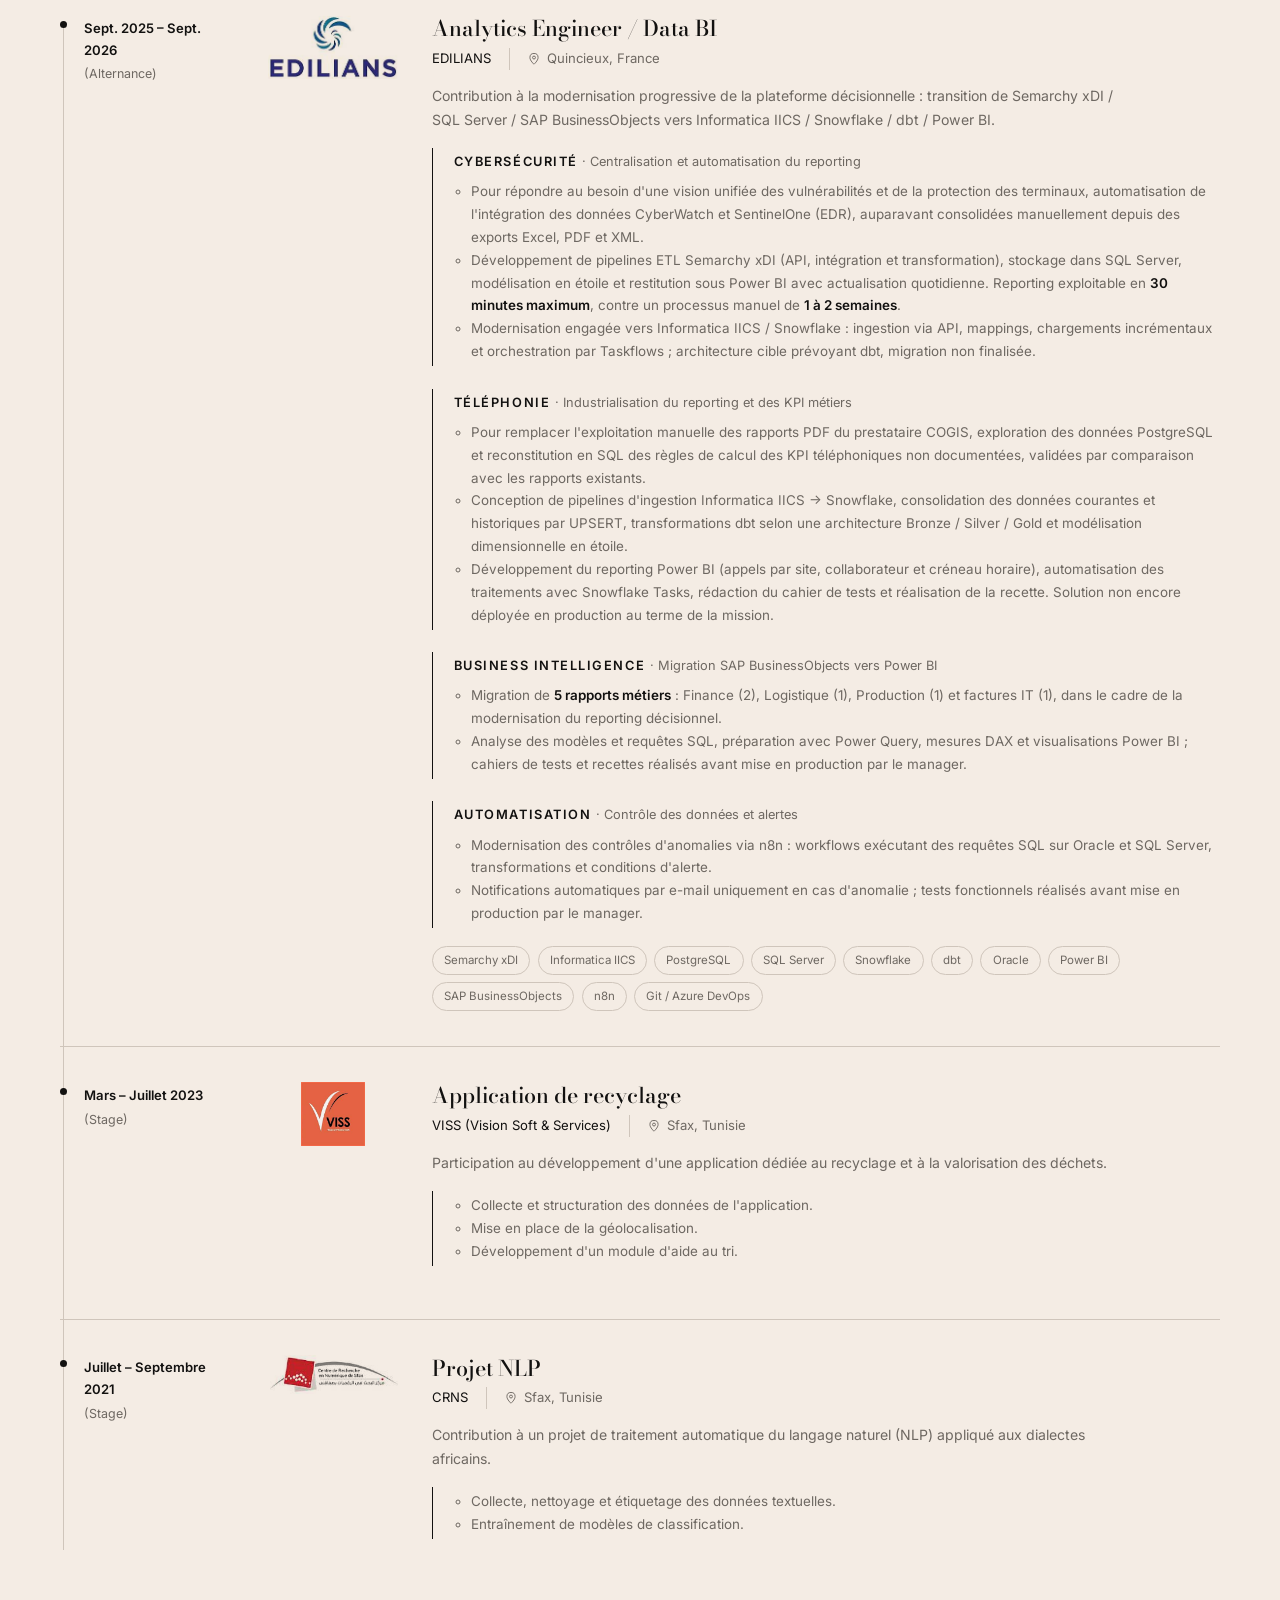
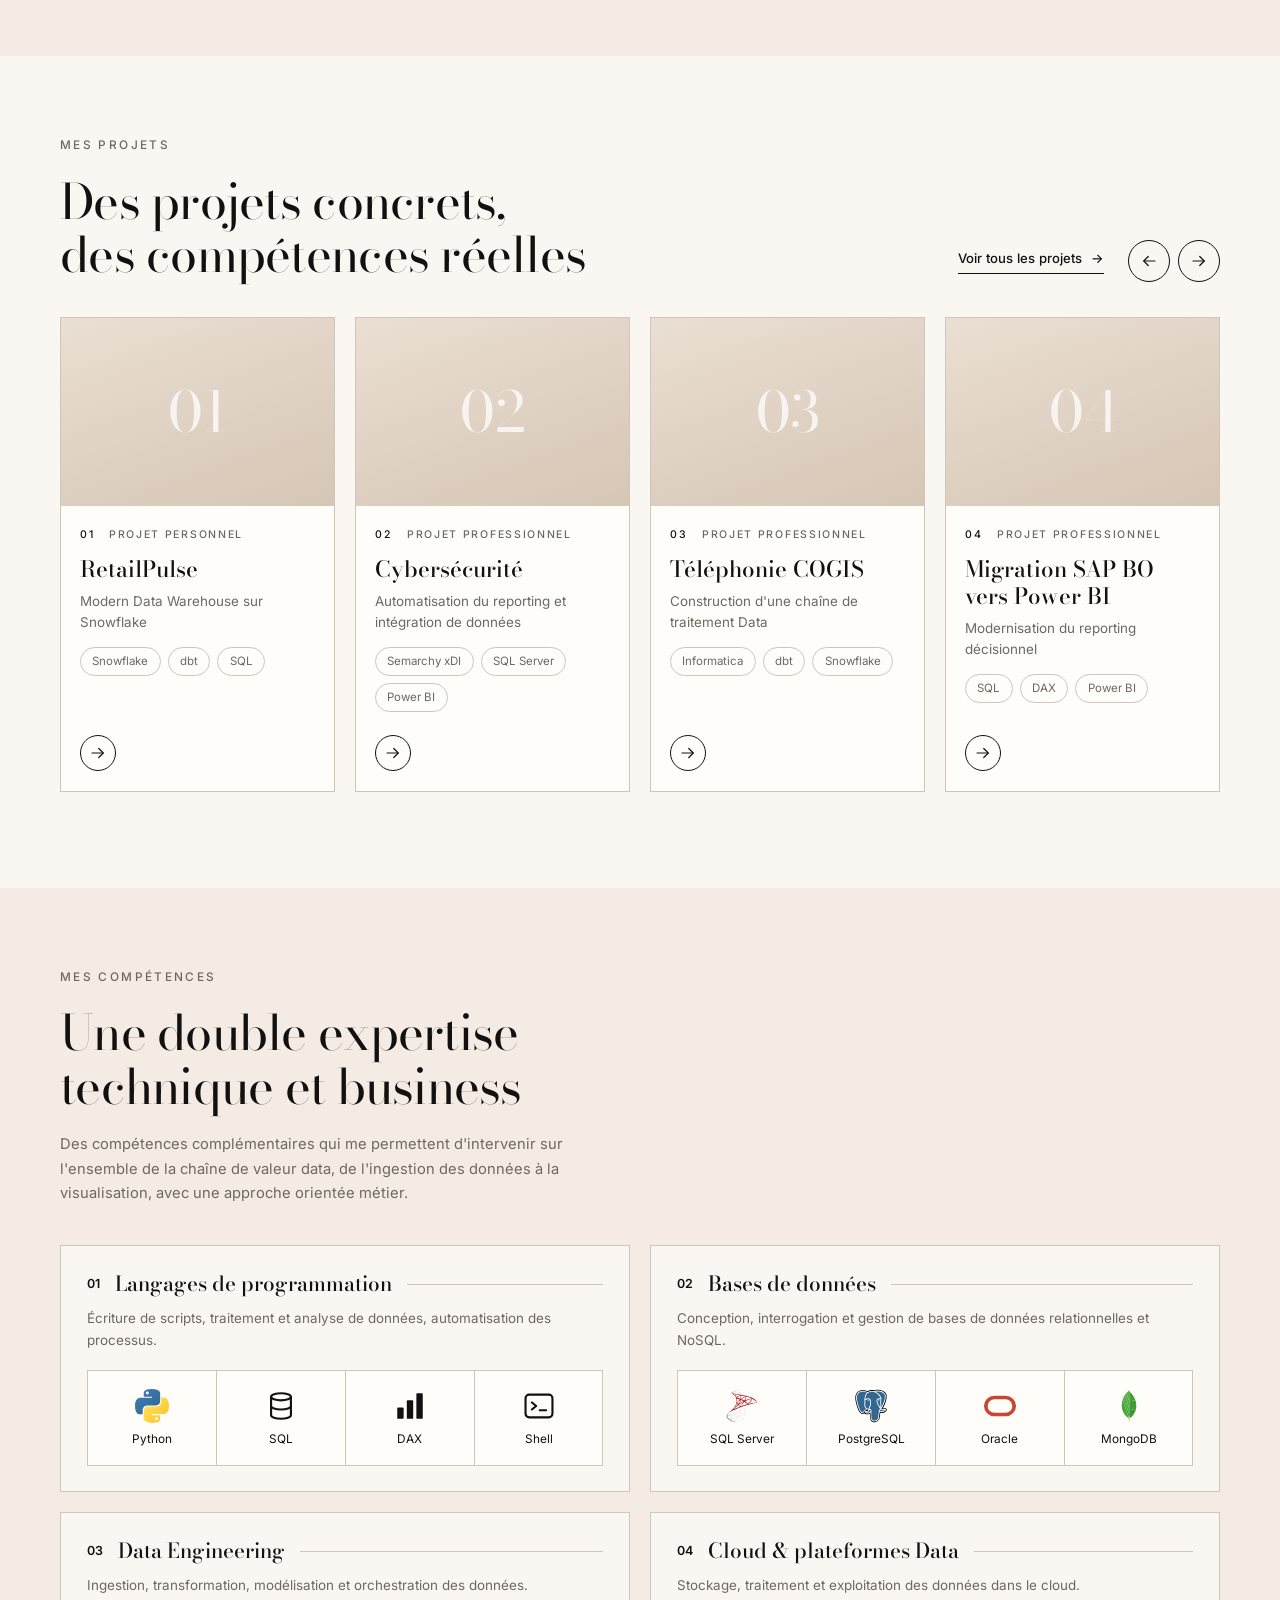
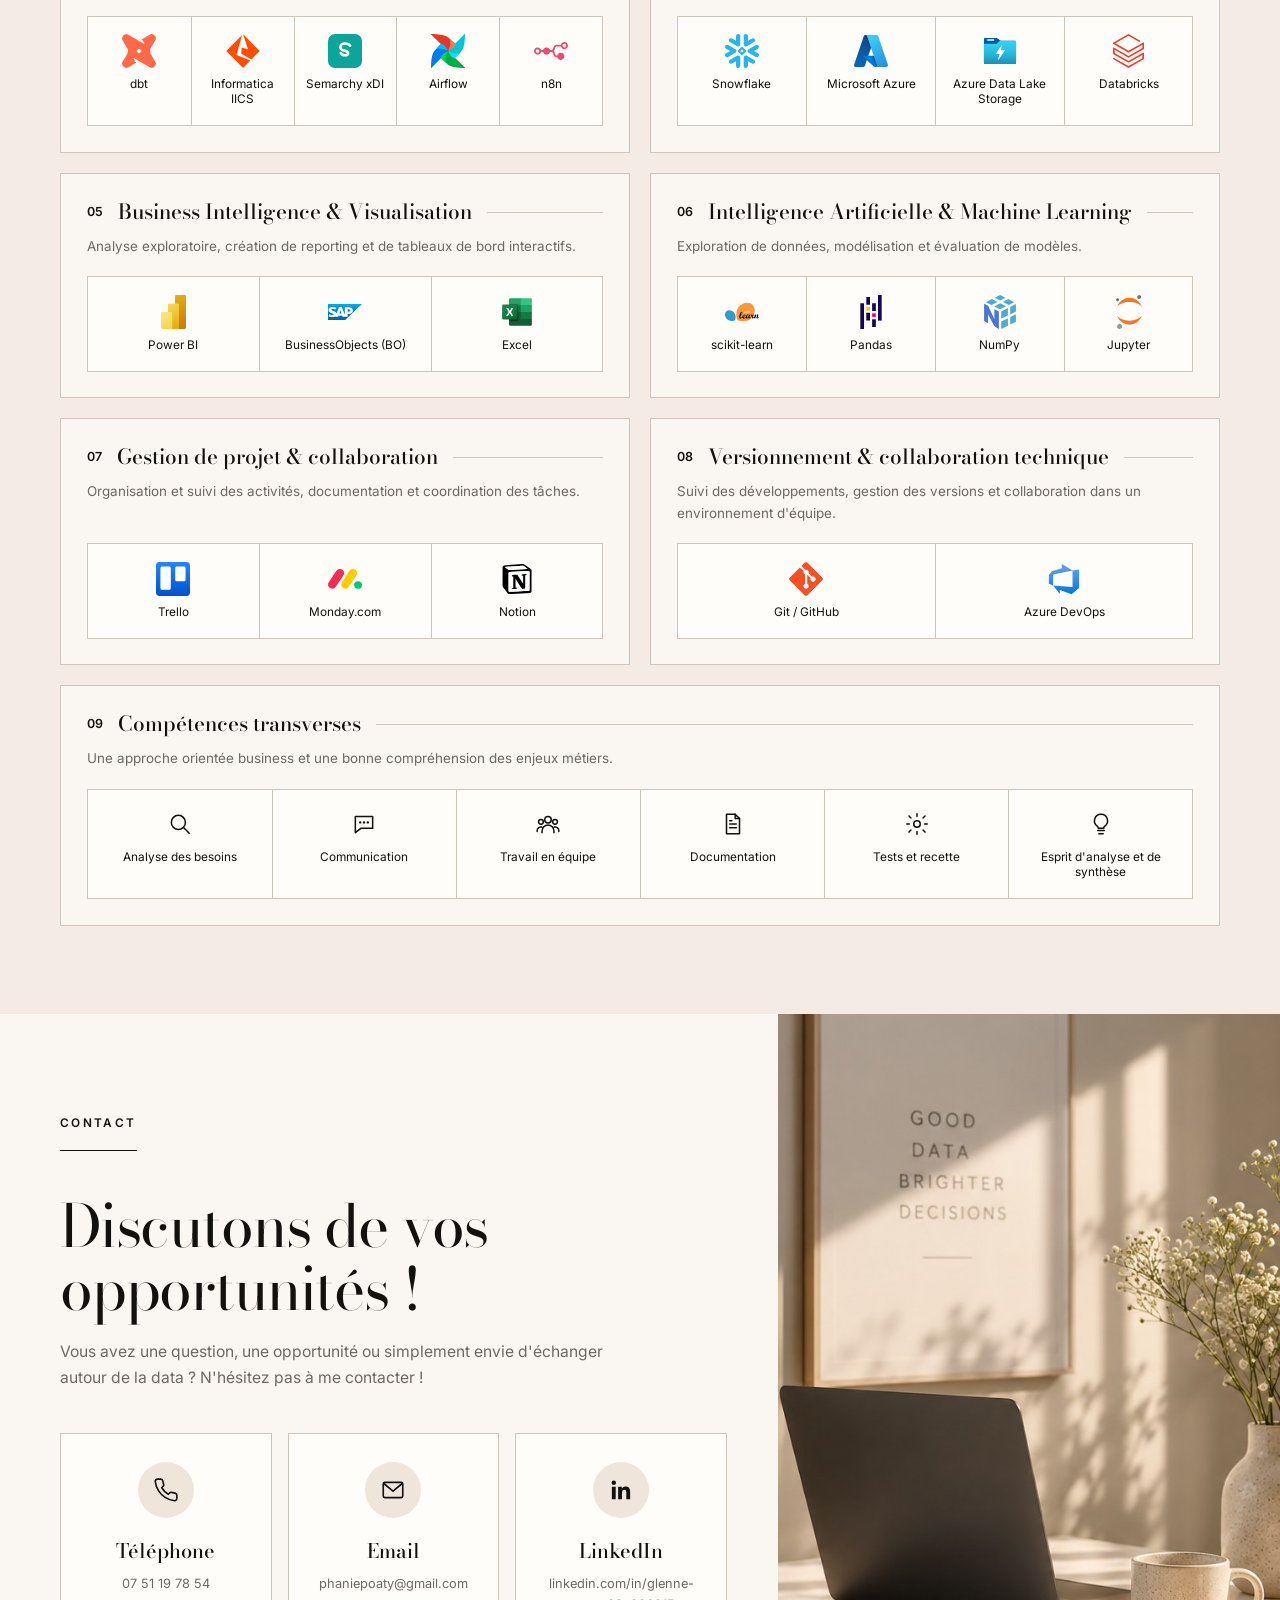
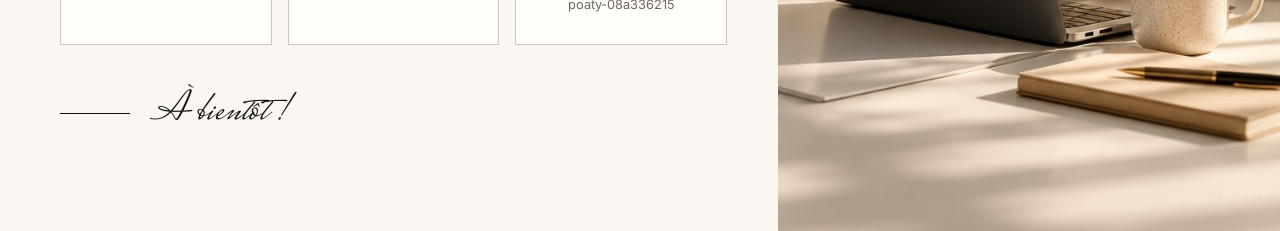
==== commit 7c6a6c5c: "Add rich detail page for Cybersecurite project (flows, architecture, results) Co-Authored-By: Claude" ====
--- a/index.html
+++ b/index.html
@@ -11,7 +11,7 @@
     href="https://fonts.googleapis.com/css2?family=Bodoni+Moda:opsz,wght@6..96,400;6..96,500&family=Inter:wght@400;500;600&family=Mrs+Saint+Delafield&display=swap"
     rel="stylesheet"
   />
-  <link rel="stylesheet" href="assets/css/style.css?v=17" />
+  <link rel="stylesheet" href="assets/css/style.css?v=18" />
   <link rel="icon" href="data:," />
 </head>
 <body>
@@ -552,7 +552,7 @@
     </section>
   </main>
 
-  <script src="assets/js/projects.js?v=17"></script>
-  <script src="assets/js/script.js?v=17"></script>
+  <script src="assets/js/projects.js?v=18"></script>
+  <script src="assets/js/script.js?v=18"></script>
 </body>
 </html>
--- a/assets/css/style.css
+++ b/assets/css/style.css
@@ -1558,6 +1558,477 @@
   }
 }
 
+/* ---------- Rich project detail ---------- */
+
+.dhead {
+  padding-bottom: clamp(2rem, 4vw, 3rem);
+  border-bottom: 1px solid var(--line);
+}
+
+.dhead__top {
+  display: flex;
+  flex-wrap: wrap;
+  align-items: center;
+  justify-content: space-between;
+  gap: 1rem;
+  margin-bottom: 1.4rem;
+}
+
+.dhead__kicker {
+  margin: 0;
+  padding: 0.4rem 0.9rem;
+  border: 1px solid var(--line);
+  font-size: 0.78rem;
+  font-weight: 500;
+}
+
+.dhead__org {
+  display: flex;
+  align-items: center;
+  gap: 1rem;
+}
+
+.dhead__org img {
+  max-height: 40px;
+  max-width: 120px;
+  object-fit: contain;
+  mix-blend-mode: multiply;
+}
+
+.dhead__org p {
+  margin: 0;
+  font-size: 0.82rem;
+  font-weight: 600;
+  text-align: right;
+}
+
+.dhead__org small {
+  display: block;
+  font-weight: 400;
+  color: var(--muted);
+}
+
+.dhead h1 {
+  margin: 0;
+  font-family: var(--serif);
+  font-weight: 400;
+  font-size: clamp(2.3rem, 5vw, 4rem);
+  line-height: 1.06;
+  letter-spacing: -0.02em;
+}
+
+.dhead__tagline {
+  margin: 0.6rem 0 1.2rem;
+  font-family: var(--serif);
+  font-size: clamp(1.1rem, 2vw, 1.4rem);
+}
+
+.dhead__intro {
+  max-width: 48rem;
+  margin: 0;
+  color: var(--muted);
+  font-size: 0.95rem;
+  line-height: 1.75;
+}
+
+.dsec {
+  padding-block: clamp(2rem, 4vw, 2.8rem);
+  border-bottom: 1px solid var(--line);
+}
+
+.dsec__title {
+  display: flex;
+  align-items: center;
+  gap: 1rem;
+  margin: 0 0 1rem;
+  font-family: var(--serif);
+  font-weight: 500;
+  font-size: clamp(1.35rem, 2.4vw, 1.75rem);
+  line-height: 1.2;
+}
+
+.dsec__title::after {
+  content: "";
+  flex: 1;
+  min-width: 2rem;
+  height: 1px;
+  background: var(--line);
+}
+
+.dsec__title span {
+  display: grid;
+  place-items: center;
+  flex-shrink: 0;
+  width: 38px;
+  height: 38px;
+  border-radius: 50%;
+  background: var(--bg-soft);
+  font-family: var(--sans);
+  font-size: 0.78rem;
+  font-weight: 600;
+}
+
+.dsec__text {
+  max-width: 52rem;
+  margin: 0 0 1.6rem;
+  color: var(--muted);
+  font-size: 0.92rem;
+  line-height: 1.75;
+}
+
+.dicon {
+  display: inline-grid;
+  place-items: center;
+  flex-shrink: 0;
+  color: var(--ink);
+}
+
+/* Flow diagrams */
+
+.flow {
+  display: flex;
+  align-items: center;
+  gap: 0.8rem;
+  overflow-x: auto;
+  padding-bottom: 0.3rem;
+}
+
+.flow__sources {
+  display: flex;
+  flex-direction: column;
+  gap: 0.6rem;
+  flex-shrink: 0;
+}
+
+.flow__node {
+  display: flex;
+  flex-direction: column;
+  align-items: center;
+  flex: 1 0 140px;
+  gap: 0.35rem;
+  padding: 1rem 0.8rem;
+  background: #fffdfa;
+  border: 1px solid var(--line);
+  text-align: center;
+}
+
+.flow__node--row {
+  flex-direction: row;
+  flex: none;
+  gap: 0.7rem;
+  min-width: 190px;
+  padding: 0.7rem 0.9rem;
+  text-align: left;
+}
+
+.flow__node img {
+  width: 32px;
+  height: 32px;
+  object-fit: contain;
+}
+
+.flow__node strong {
+  font-size: 0.84rem;
+  font-weight: 600;
+}
+
+.flow__node small {
+  display: block;
+  color: var(--muted);
+  font-size: 0.74rem;
+  line-height: 1.45;
+}
+
+.flow__arrow {
+  flex-shrink: 0;
+  color: var(--faint);
+  font-size: 1.2rem;
+}
+
+.flow__api {
+  margin-left: auto;
+  padding-left: 0.6rem;
+  font-size: 0.66rem;
+  font-weight: 600;
+  letter-spacing: 0.08em;
+  color: var(--muted);
+}
+
+.flow__note {
+  margin-top: 0.4rem;
+  padding: 0.2rem 0.5rem;
+  background: var(--bg-soft);
+  font-size: 0.68rem;
+  font-style: normal;
+}
+
+/* Objective cards */
+
+.dcards {
+  display: grid;
+  grid-template-columns: repeat(4, minmax(0, 1fr));
+  gap: 1rem;
+}
+
+.dcard {
+  display: flex;
+  flex-direction: column;
+  align-items: center;
+  padding: 1.5rem 1rem;
+  background: #fffdfa;
+  border: 1px solid var(--line);
+  text-align: center;
+}
+
+.dcard .icon-circle {
+  margin-bottom: 0.8rem;
+}
+
+.dcard h3 {
+  margin: 0 0 0.3rem;
+  font-family: var(--serif);
+  font-weight: 500;
+  font-size: 1.15rem;
+}
+
+.dcard p {
+  margin: 0;
+  color: var(--muted);
+  font-size: 0.8rem;
+  line-height: 1.55;
+}
+
+/* Scope */
+
+.dscope {
+  display: grid;
+  grid-template-columns: repeat(2, minmax(0, 1fr));
+  gap: 1rem;
+}
+
+.dscope__group {
+  display: flex;
+  gap: 1rem;
+  padding: 1.3rem 1.4rem;
+  background: #fffdfa;
+  border: 1px solid var(--line);
+}
+
+.dscope__group h3,
+.dcol h3 {
+  margin: 0 0 0.5rem;
+  font-size: 0.86rem;
+  font-weight: 600;
+}
+
+.dscope__group ul,
+.dcol ul {
+  margin: 0;
+  padding-left: 1.1rem;
+  color: var(--muted);
+  font-size: 0.84rem;
+  line-height: 1.7;
+}
+
+/* Architecture */
+
+.arch {
+  margin-top: 1rem;
+  padding: 1.3rem;
+  background: var(--bg-light);
+  border: 1px solid var(--line);
+}
+
+.arch__head {
+  display: flex;
+  flex-wrap: wrap;
+  align-items: center;
+  justify-content: space-between;
+  gap: 0.6rem;
+  margin-bottom: 1rem;
+}
+
+.arch__head h3 {
+  margin: 0;
+  font-family: var(--serif);
+  font-weight: 500;
+  font-size: 1.15rem;
+}
+
+.arch__badge {
+  display: inline-flex;
+  align-items: center;
+  gap: 0.4rem;
+  padding: 0.3rem 0.8rem;
+  border-radius: 999px;
+  font-size: 0.74rem;
+  font-weight: 500;
+}
+
+.arch__badge svg {
+  width: 16px;
+  height: 16px;
+}
+
+.arch--live .arch__badge {
+  background: #e3ecdc;
+  color: #36572a;
+}
+
+.arch--pending .arch__badge {
+  background: #f3e2d3;
+  color: #8a4b1f;
+}
+
+/* Contribution columns */
+
+.dcols {
+  display: grid;
+  grid-template-columns: repeat(4, minmax(0, 1fr));
+  border-left: 1px solid var(--line);
+}
+
+.dcol {
+  padding: 0.4rem 1.2rem 0.8rem;
+  border-right: 1px solid var(--line);
+}
+
+.dcol h3 {
+  display: flex;
+  align-items: flex-start;
+  gap: 0.6rem;
+  min-height: 2.6rem;
+  font-family: var(--serif);
+  font-weight: 500;
+  font-size: 0.98rem;
+  line-height: 1.3;
+}
+
+.dcol h3 span {
+  font-family: var(--sans);
+  font-size: 0.72rem;
+  font-weight: 600;
+  padding-top: 0.2rem;
+}
+
+.dsec .tools {
+  grid-template-columns: repeat(auto-fit, minmax(96px, 1fr));
+}
+
+.dsec .tools svg {
+  width: 30px;
+  height: 30px;
+  margin-block: 2px;
+}
+
+/* Results */
+
+.dresults {
+  display: grid;
+  grid-template-columns: minmax(0, 1.1fr) auto minmax(0, 1.1fr) minmax(0, 1fr) minmax(0, 1fr);
+  align-items: stretch;
+  gap: 0.8rem;
+}
+
+.dresults > .flow__arrow {
+  align-self: center;
+}
+
+.dresult {
+  display: flex;
+  gap: 0.8rem;
+  padding: 1.1rem;
+  background: #fffdfa;
+  border: 1px solid var(--line);
+}
+
+.dresult strong {
+  display: block;
+  font-family: var(--serif);
+  font-weight: 500;
+  font-size: 1.2rem;
+  line-height: 1.25;
+}
+
+.dresult small {
+  display: block;
+  margin-top: 0.2rem;
+  color: var(--muted);
+  font-size: 0.76rem;
+  line-height: 1.45;
+}
+
+.dresult em {
+  display: block;
+  margin-top: 0.3rem;
+  font-style: normal;
+  font-size: 0.7rem;
+  color: var(--faint);
+}
+
+.dresult--before {
+  background: #f6e7dc;
+  border-color: #e7cdb9;
+}
+
+.dresult--before small {
+  margin: 0 0 0.3rem;
+  font-weight: 600;
+  color: #8a4b1f;
+}
+
+.dresult--after {
+  border-color: var(--ink);
+}
+
+@media (max-width: 1100px) {
+  .dcards,
+  .dcols {
+    grid-template-columns: repeat(2, minmax(0, 1fr));
+  }
+  .dcol {
+    padding-block: 1rem;
+    border-bottom: 1px solid var(--line);
+  }
+  .dresults {
+    grid-template-columns: minmax(0, 1fr) auto minmax(0, 1fr);
+  }
+  .dresults > .dresult:nth-child(n + 4) {
+    grid-column: span 1;
+  }
+}
+
+@media (max-width: 760px) {
+  .flow {
+    flex-direction: column;
+    align-items: stretch;
+    overflow: visible;
+  }
+  .flow__node,
+  .flow__node--row {
+    flex: none;
+    min-width: 0;
+  }
+  .flow__arrow {
+    align-self: center;
+    transform: rotate(90deg);
+  }
+  .dscope,
+  .dresults {
+    grid-template-columns: minmax(0, 1fr);
+  }
+  .dresults > .flow__arrow {
+    transform: rotate(90deg);
+  }
+}
+
+@media (max-width: 520px) {
+  .dcards,
+  .dcols {
+    grid-template-columns: minmax(0, 1fr);
+  }
+}
+
 /* ---------- Parcours (legacy) ---------- */
 
 .parcours {
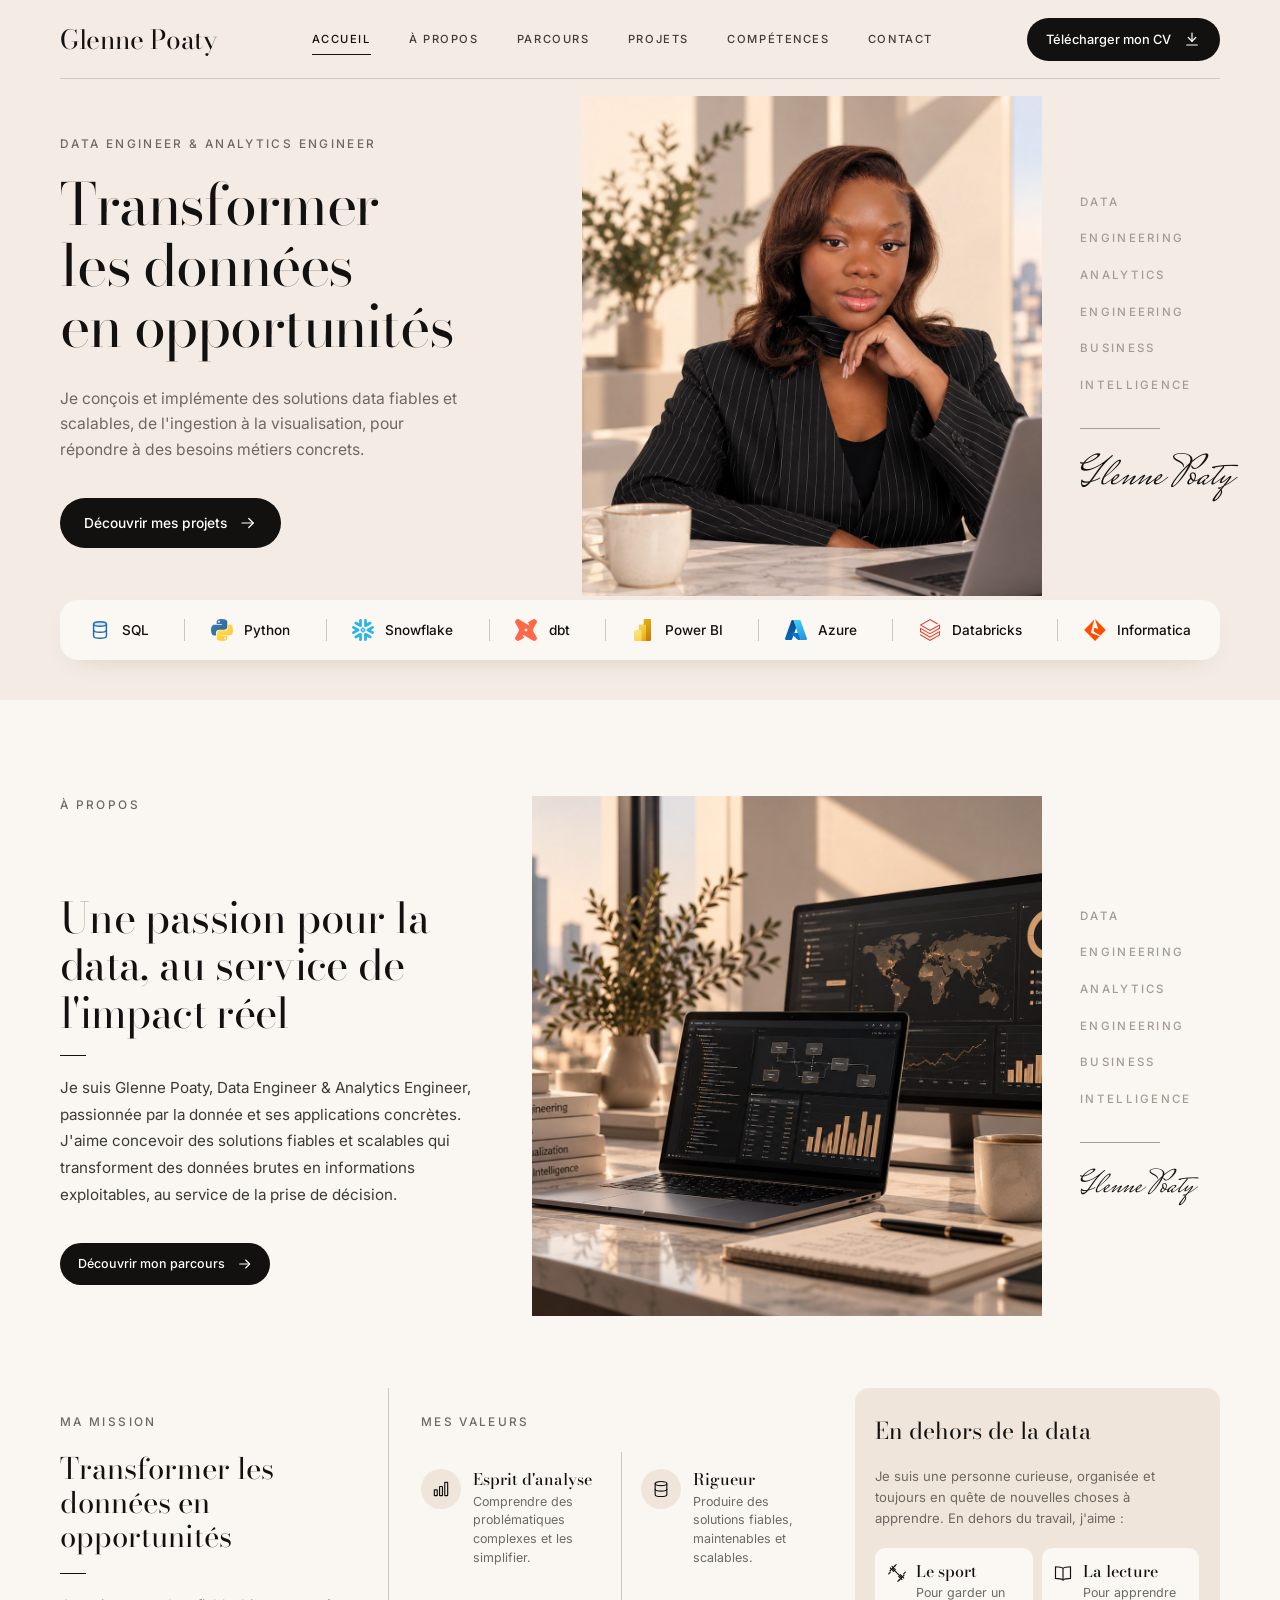
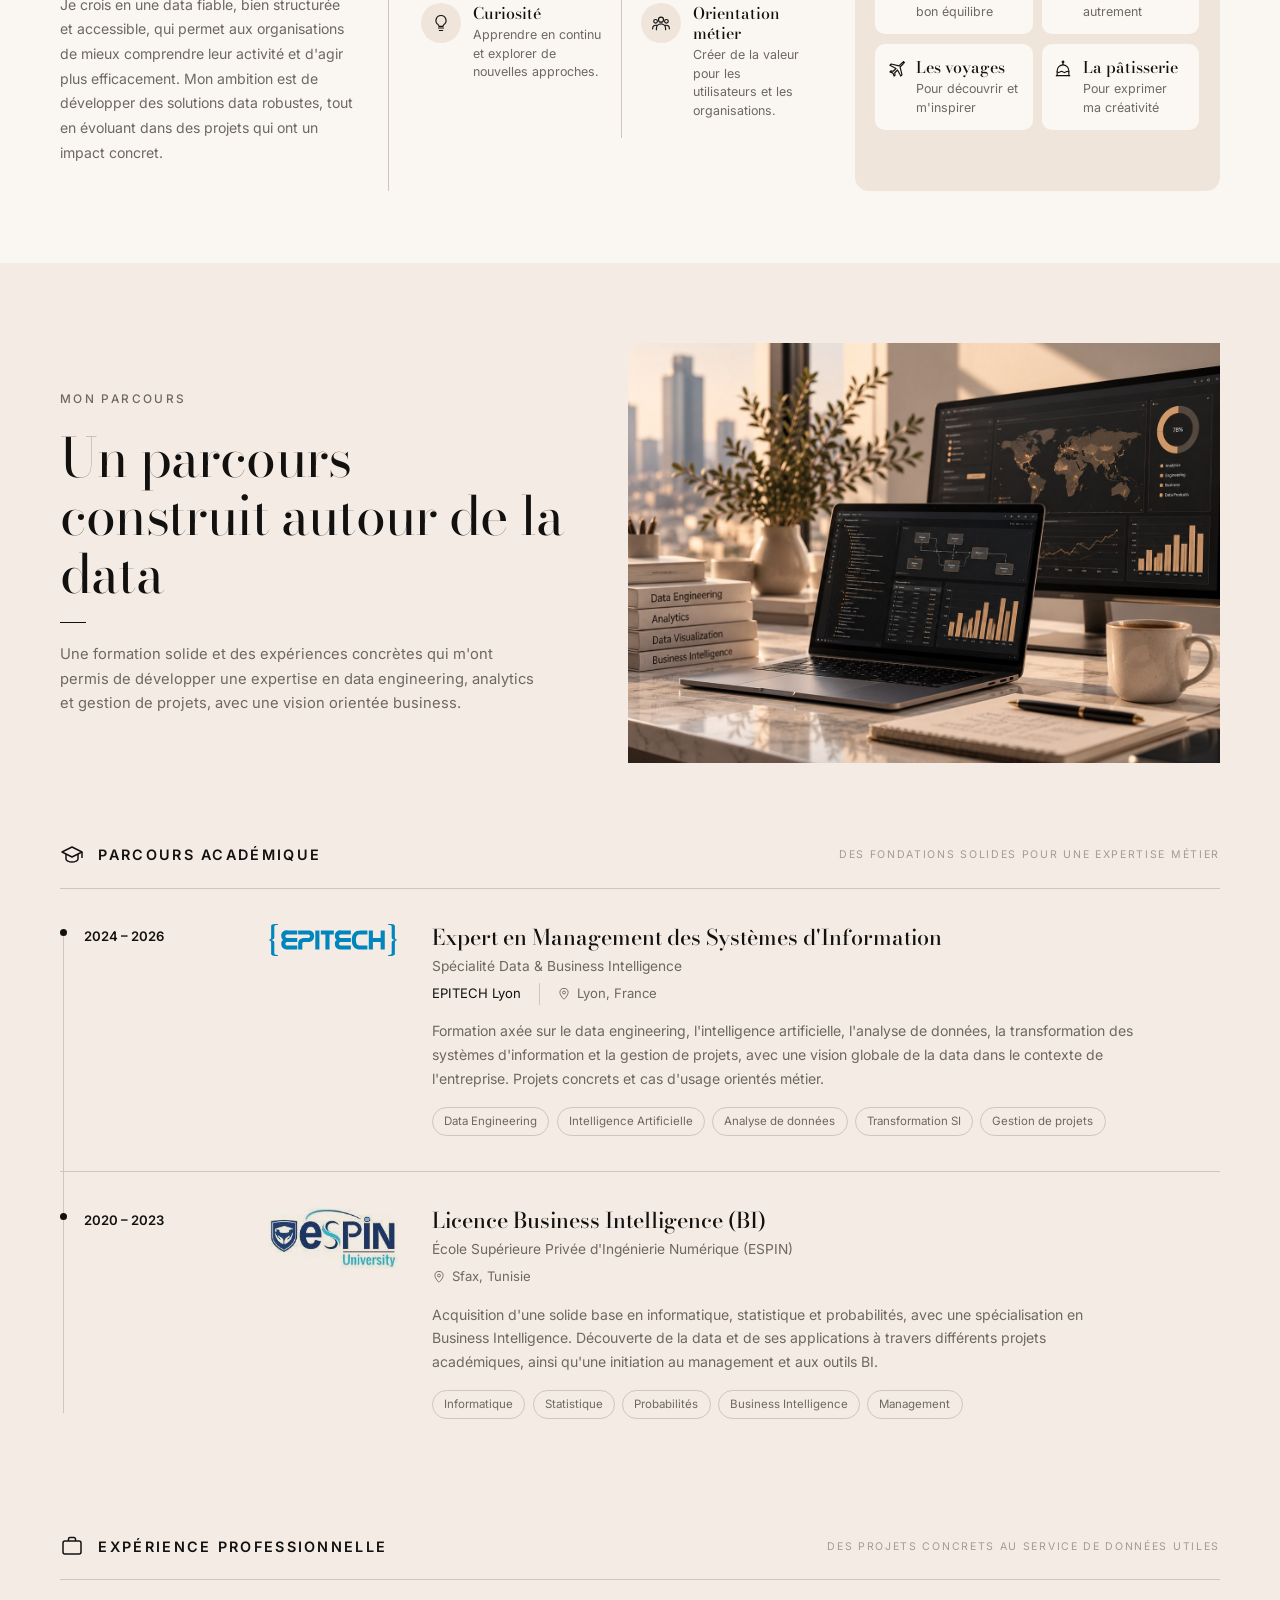
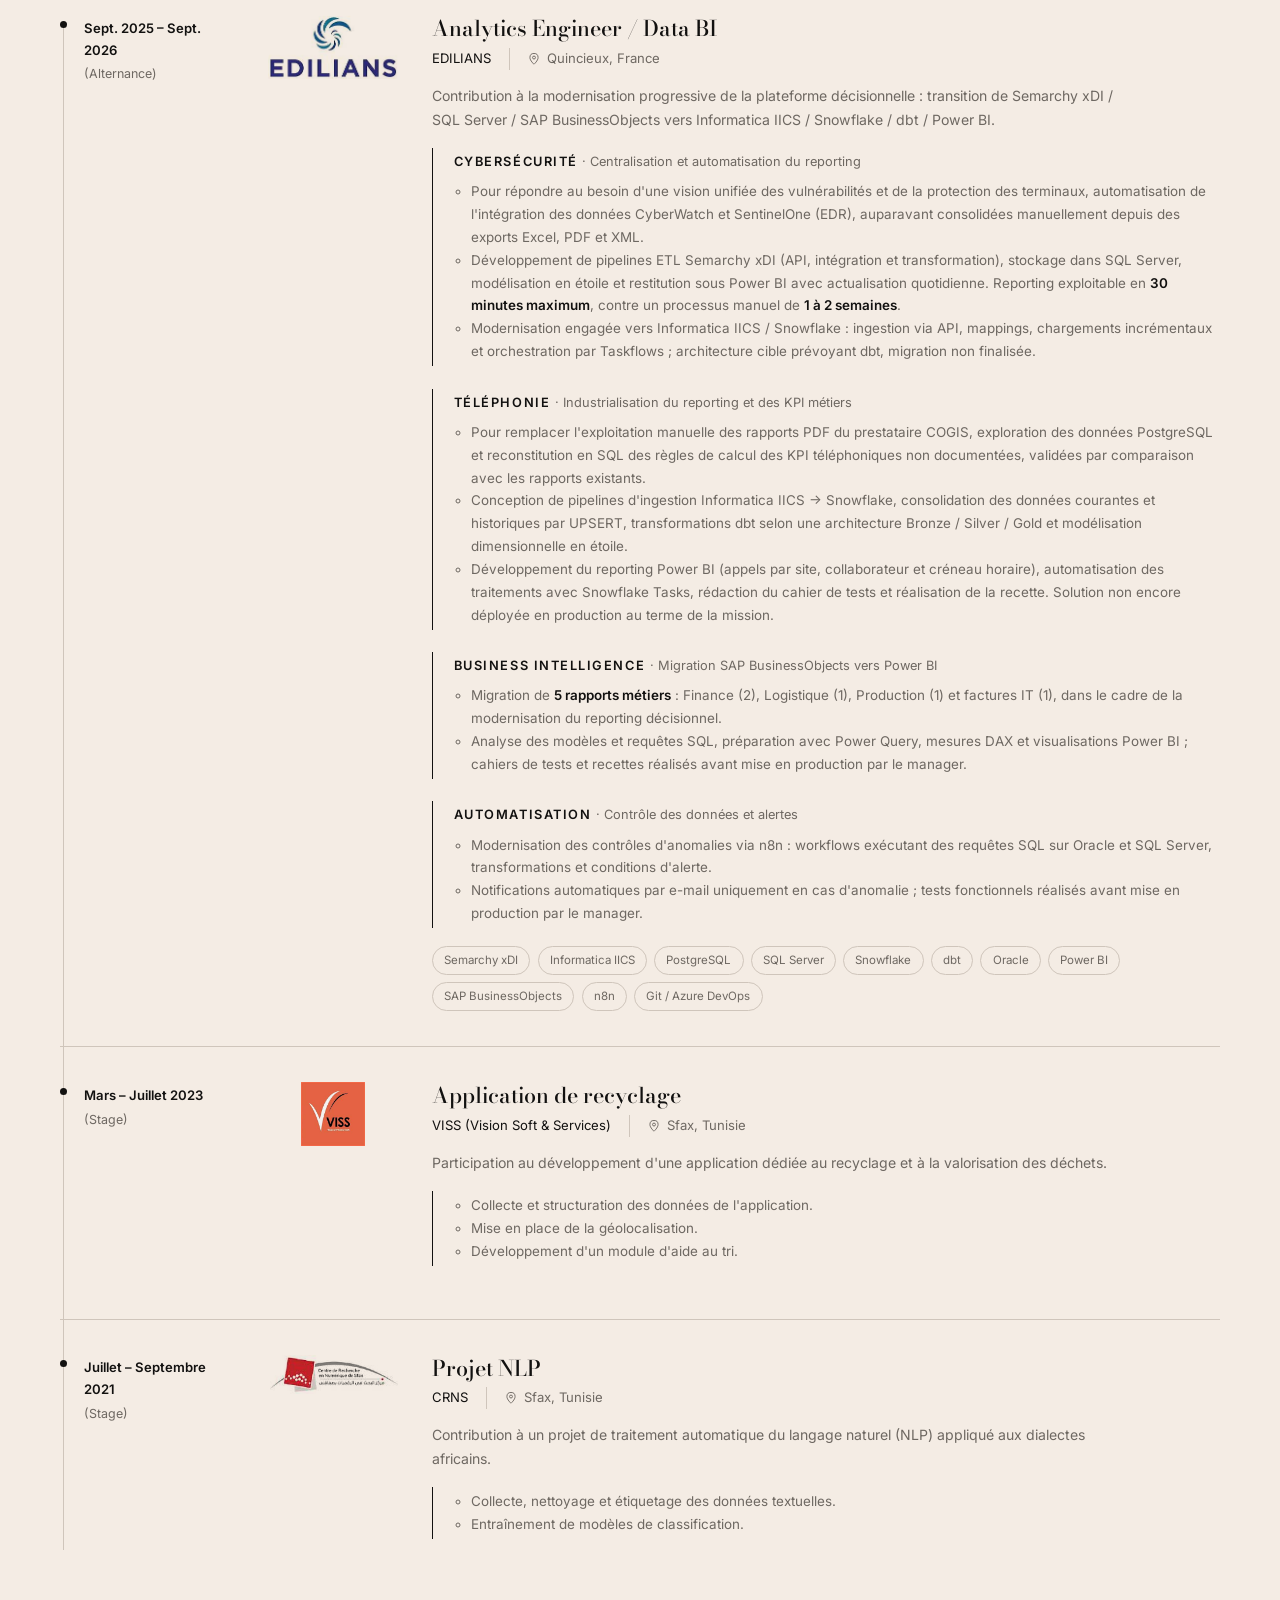
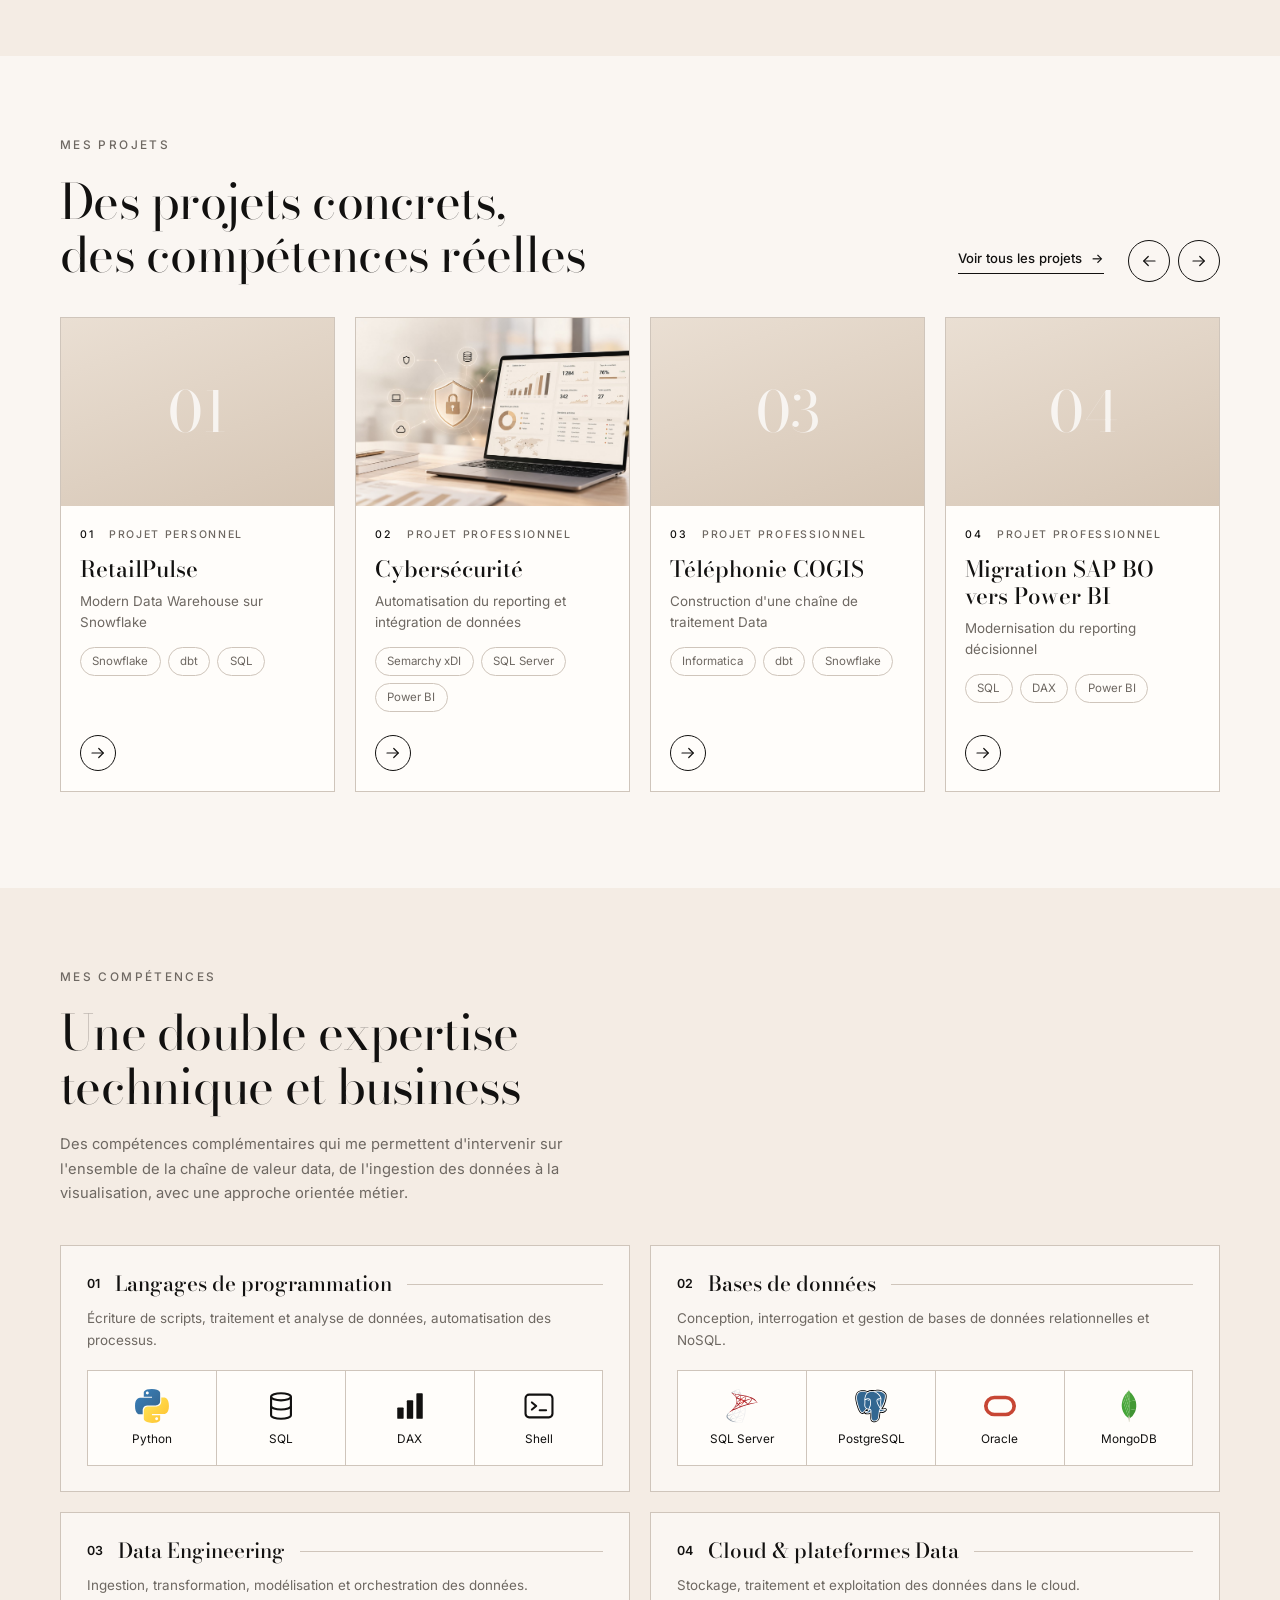
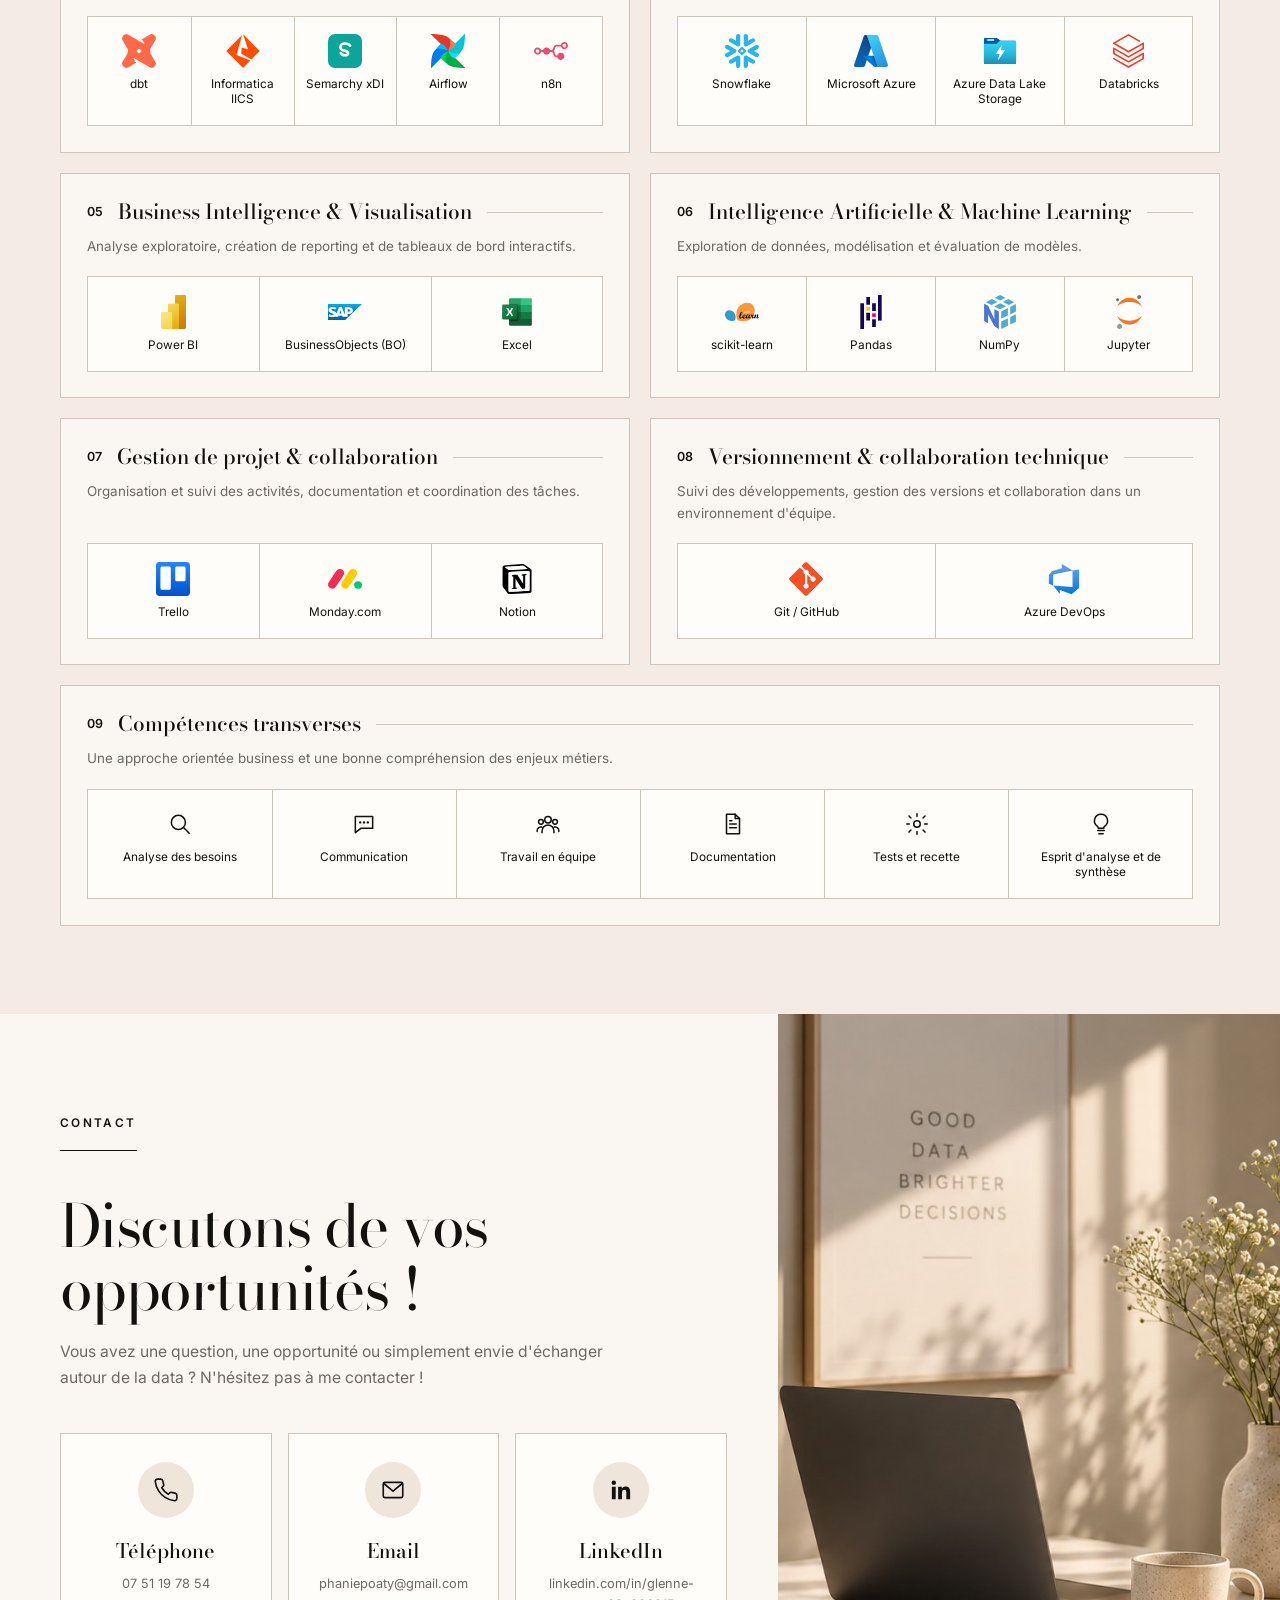
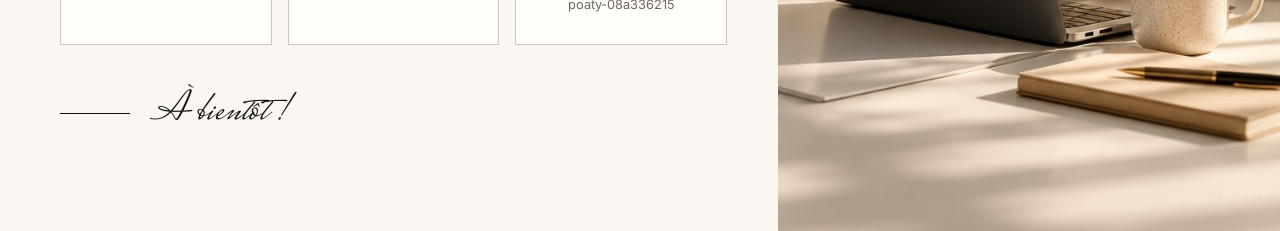
==== commit 549d14eb: "Add cover image to Cybersecurite project card and detail page Co-Authored-By: Claude <noreply@anthro" ====
--- a/index.html
+++ b/index.html
@@ -11,7 +11,7 @@
     href="https://fonts.googleapis.com/css2?family=Bodoni+Moda:opsz,wght@6..96,400;6..96,500&family=Inter:wght@400;500;600&family=Mrs+Saint+Delafield&display=swap"
     rel="stylesheet"
   />
-  <link rel="stylesheet" href="assets/css/style.css?v=18" />
+  <link rel="stylesheet" href="assets/css/style.css?v=20" />
   <link rel="icon" href="data:," />
 </head>
 <body>
@@ -552,7 +552,7 @@
     </section>
   </main>
 
-  <script src="assets/js/projects.js?v=18"></script>
-  <script src="assets/js/script.js?v=18"></script>
+  <script src="assets/js/projects.js?v=20"></script>
+  <script src="assets/js/script.js?v=20"></script>
 </body>
 </html>
--- a/assets/css/style.css
+++ b/assets/css/style.css
@@ -1631,6 +1631,18 @@
   line-height: 1.75;
 }
 
+.dhead__cover {
+  margin: 2rem 0 0;
+  aspect-ratio: 16 / 7;
+  overflow: hidden;
+}
+
+.dhead__cover img {
+  width: 100%;
+  height: 100%;
+  object-fit: cover;
+}
+
 .dsec {
   padding-block: clamp(2rem, 4vw, 2.8rem);
   border-bottom: 1px solid var(--line);
@@ -1812,6 +1824,13 @@
   padding: 1.3rem 1.4rem;
   background: #fffdfa;
   border: 1px solid var(--line);
+}
+
+.dscope__group > img {
+  flex-shrink: 0;
+  width: 32px;
+  height: 32px;
+  object-fit: contain;
 }
 
 .dscope__group h3,
